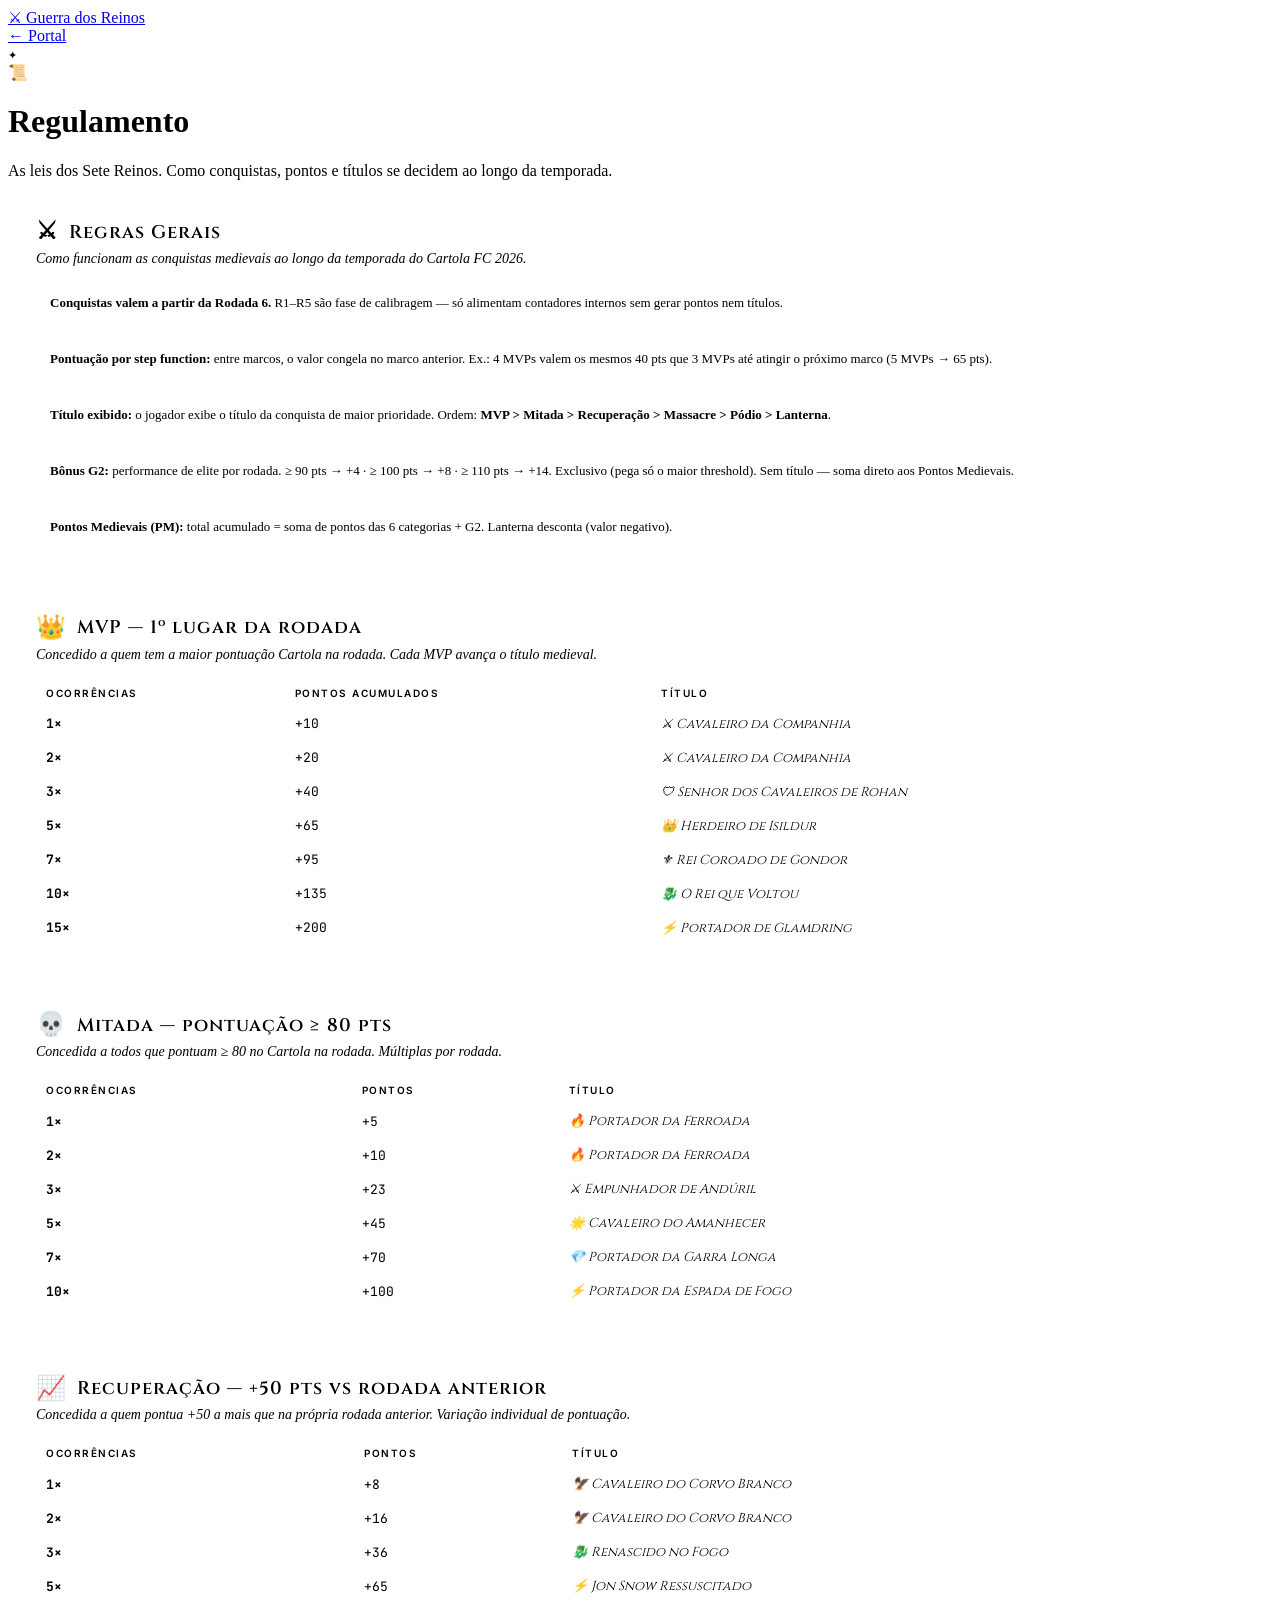
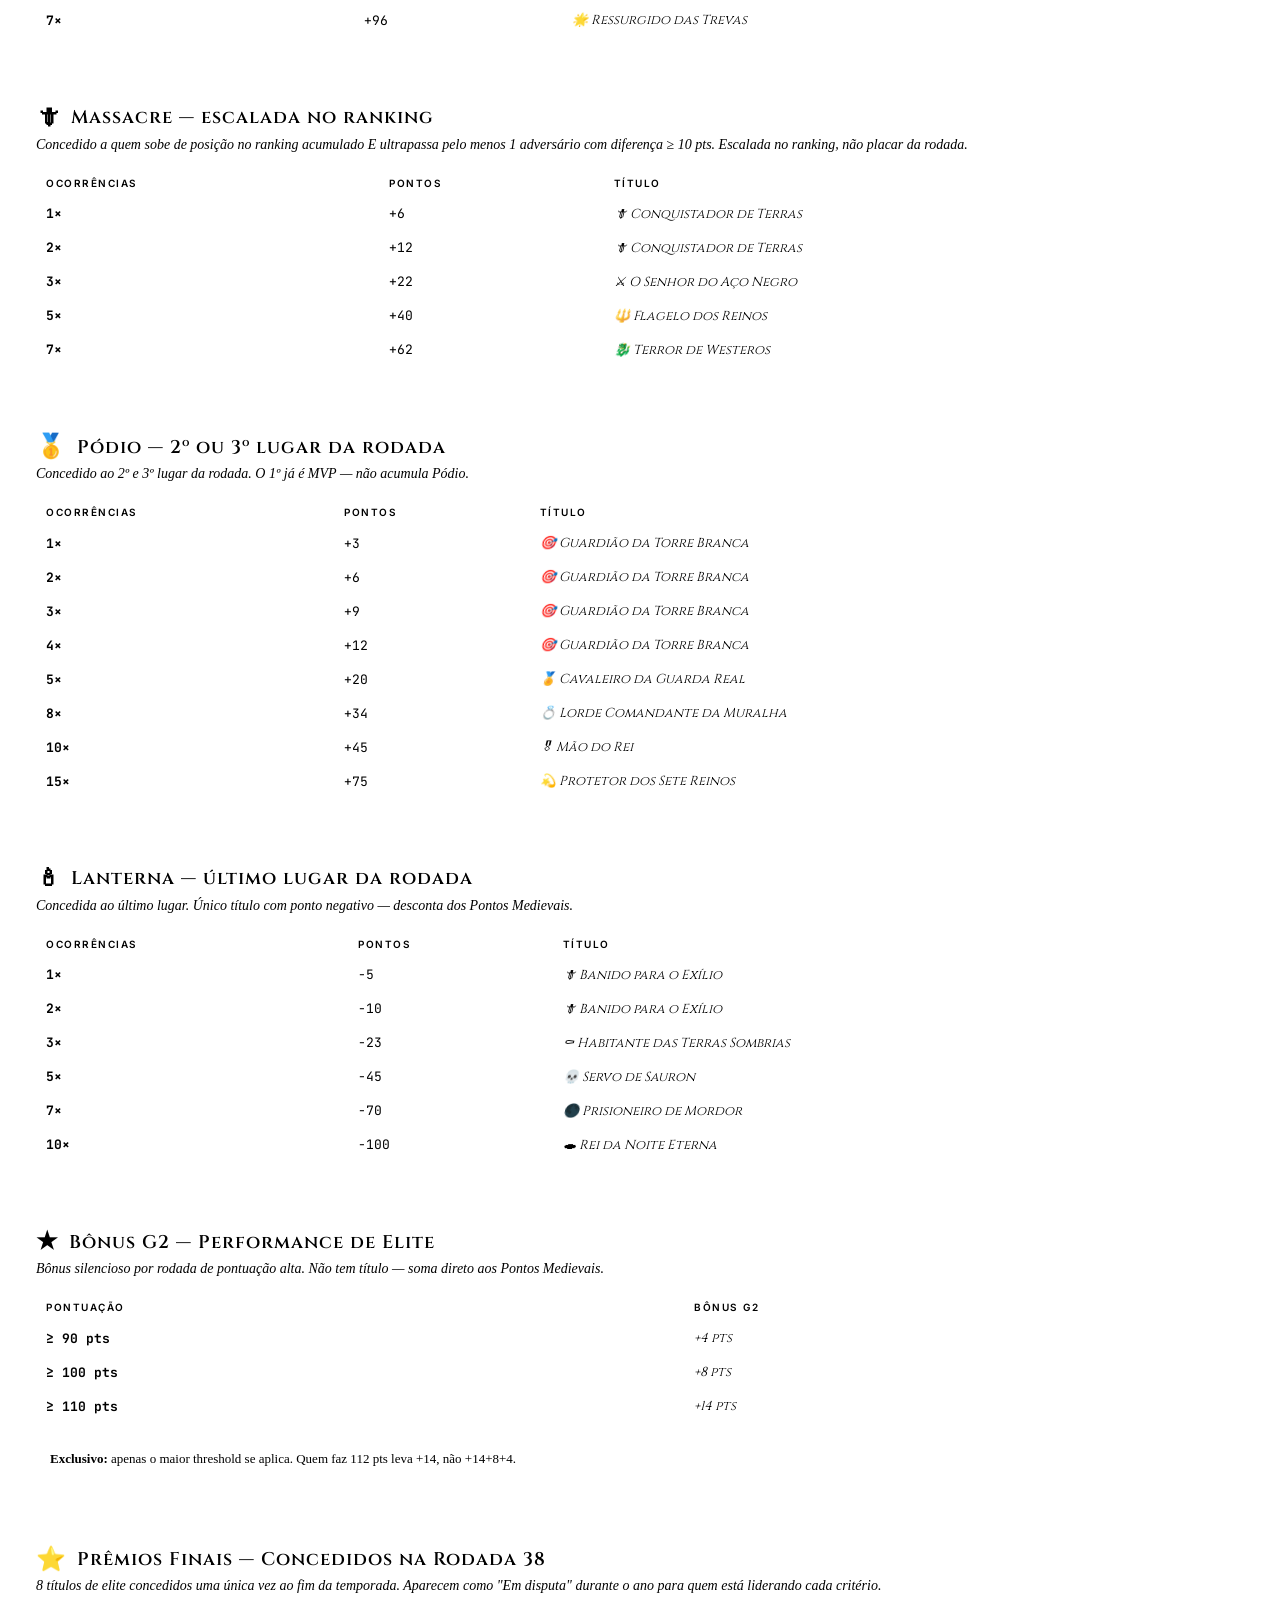
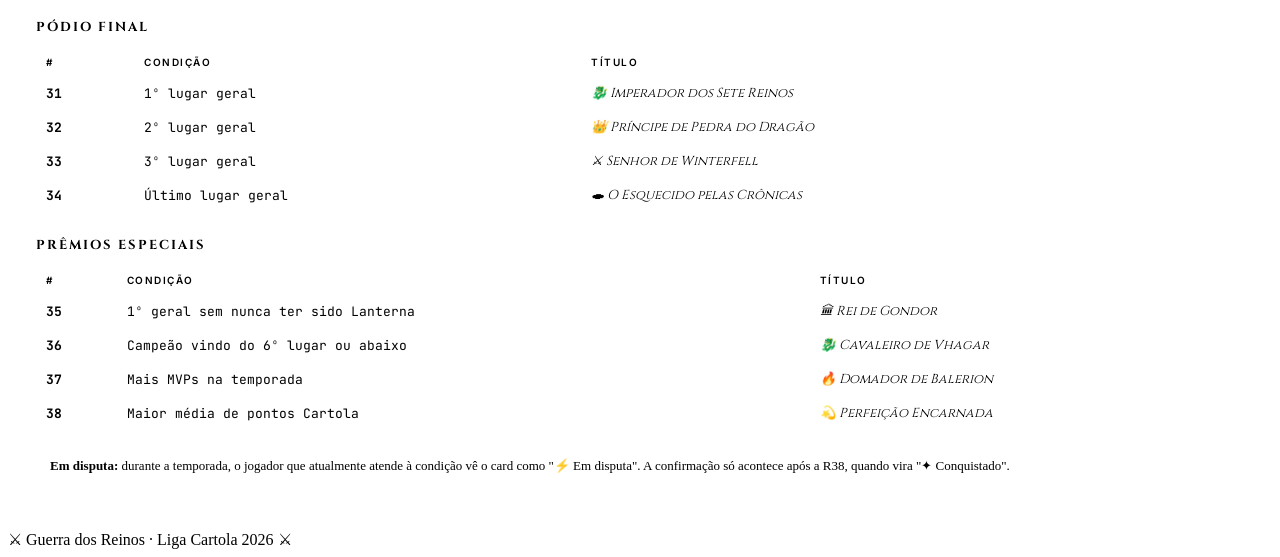
==== regulamento.html @ 07be5ef6 "Add files via upload" ====
<!DOCTYPE html>
<html lang="pt-BR">
<head>
<meta charset="UTF-8">
<meta name="viewport" content="width=device-width, initial-scale=1.0">
<title>Regulamento · Guerra dos Reinos</title>
<meta name="description" content="Regulamento oficial — Guerra dos Reinos · Liga Cartola FC 2026">

<link rel="preconnect" href="https://fonts.googleapis.com">
<link rel="preconnect" href="https://fonts.gstatic.com" crossorigin>
<link href="https://fonts.googleapis.com/css2?family=Cinzel:wght@500;600;700&family=Inter:wght@400;500;600;700&family=JetBrains+Mono:wght@400;500;600&display=swap" rel="stylesheet">

<link rel="stylesheet" href="./assets/motor.css">
<style>
.regul-section{
  background:var(--bg-card);border:1px solid var(--border);
  border-radius:12px;padding:1.5rem 1.75rem;margin-bottom:1.25rem;
  border-left:3px solid var(--rs-color,var(--gold));
}
.regul-h{
  font-family:'Cinzel',serif;font-size:1.15rem;font-weight:600;
  color:var(--rs-color,var(--gold));letter-spacing:1px;
  margin-bottom:.4rem;display:flex;align-items:center;gap:10px;
}
.regul-h-icon{font-size:1.5rem;line-height:1}
.regul-rule{
  font-size:14px;color:var(--text-secondary);margin-bottom:1rem;font-style:italic;
}
.regul-table{
  width:100%;border-collapse:collapse;
  font-family:'JetBrains Mono',monospace;font-size:13px;
}
.regul-table th{
  text-align:left;padding:8px 10px;
  font-family:'Inter',sans-serif;font-size:10px;font-weight:600;
  letter-spacing:1.5px;color:var(--text-tertiary);text-transform:uppercase;
  border-bottom:1px solid var(--border-strong);
}
.regul-table td{
  padding:8px 10px;border-bottom:1px solid var(--border);color:var(--text-primary);
}
.regul-table td:first-child{font-weight:700;color:var(--rs-color,var(--gold))}
.regul-table td:last-child{font-family:'Cinzel',serif;font-size:13px;font-style:italic}
.regul-table tr:last-child td{border-bottom:none}
.regul-note{
  margin-top:1rem;padding:12px 14px;
  background:var(--bg-surface);border-radius:8px;
  font-size:13px;color:var(--text-secondary);
  border-left:2px solid var(--gold-strong);
}
.regul-note strong{color:var(--gold)}
</style>
</head>
<body>

<nav class="top-nav">
  <div class="top-nav-inner">
    <a href="./index.html" class="top-nav-brand">⚔ Guerra dos Reinos</a>
    <div class="top-nav-links">
      <a href="./index.html" class="top-nav-link">← Portal</a>
    </div>
  </div>
</nav>

<header class="header">
  <div class="header-ornament"><span style="font-size:11px;letter-spacing:4px">✦</span></div>
  <span class="brasao-grande">📜</span>
  <h1>Regulamento</h1>
  <p class="header-sub">As leis dos Sete Reinos. Como conquistas, pontos e títulos se decidem ao longo da temporada.</p>
</header>

<main class="content">

  <div class="regul-section" style="--rs-color:var(--gold)">
    <div class="regul-h"><span class="regul-h-icon">⚔</span>Regras Gerais</div>
    <div class="regul-rule">Como funcionam as conquistas medievais ao longo da temporada do Cartola FC 2026.</div>
    <div class="regul-note"><strong>Conquistas valem a partir da Rodada 6.</strong> R1–R5 são fase de calibragem — só alimentam contadores internos sem gerar pontos nem títulos.</div>
    <div class="regul-note"><strong>Pontuação por step function:</strong> entre marcos, o valor congela no marco anterior. Ex.: 4 MVPs valem os mesmos 40 pts que 3 MVPs até atingir o próximo marco (5 MVPs → 65 pts).</div>
    <div class="regul-note"><strong>Título exibido:</strong> o jogador exibe o título da conquista de maior prioridade. Ordem: <strong>MVP &gt; Mitada &gt; Recuperação &gt; Massacre &gt; Pódio &gt; Lanterna</strong>.</div>
    <div class="regul-note"><strong>Bônus G2:</strong> performance de elite por rodada. ≥ 90 pts → +4 · ≥ 100 pts → +8 · ≥ 110 pts → +14. Exclusivo (pega só o maior threshold). Sem título — soma direto aos Pontos Medievais.</div>
    <div class="regul-note"><strong>Pontos Medievais (PM):</strong> total acumulado = soma de pontos das 6 categorias + G2. Lanterna desconta (valor negativo).</div>
  </div>

  <div class="regul-section" style="--rs-color:var(--tier-s)">
    <div class="regul-h"><span class="regul-h-icon">👑</span>MVP — 1º lugar da rodada</div>
    <div class="regul-rule">Concedido a quem tem a maior pontuação Cartola na rodada. Cada MVP avança o título medieval.</div>
    <table class="regul-table">
      <thead><tr><th>Ocorrências</th><th>Pontos Acumulados</th><th>Título</th></tr></thead>
      <tbody>
        <tr><td>1×</td><td>+10</td><td>⚔ Cavaleiro da Companhia</td></tr>
        <tr><td>2×</td><td>+20</td><td>⚔ Cavaleiro da Companhia</td></tr>
        <tr><td>3×</td><td>+40</td><td>🛡 Senhor dos Cavaleiros de Rohan</td></tr>
        <tr><td>5×</td><td>+65</td><td>👑 Herdeiro de Isildur</td></tr>
        <tr><td>7×</td><td>+95</td><td>⚜ Rei Coroado de Gondor</td></tr>
        <tr><td>10×</td><td>+135</td><td>🐉 O Rei que Voltou</td></tr>
        <tr><td>15×</td><td>+200</td><td>⚡ Portador de Glamdring</td></tr>
      </tbody>
    </table>
  </div>

  <div class="regul-section" style="--rs-color:var(--tier-a)">
    <div class="regul-h"><span class="regul-h-icon">💀</span>Mitada — pontuação ≥ 80 pts</div>
    <div class="regul-rule">Concedida a todos que pontuam ≥ 80 no Cartola na rodada. Múltiplas por rodada.</div>
    <table class="regul-table">
      <thead><tr><th>Ocorrências</th><th>Pontos</th><th>Título</th></tr></thead>
      <tbody>
        <tr><td>1×</td><td>+5</td><td>🔥 Portador da Ferroada</td></tr>
        <tr><td>2×</td><td>+10</td><td>🔥 Portador da Ferroada</td></tr>
        <tr><td>3×</td><td>+23</td><td>⚔ Empunhador de Andúril</td></tr>
        <tr><td>5×</td><td>+45</td><td>🌟 Cavaleiro do Amanhecer</td></tr>
        <tr><td>7×</td><td>+70</td><td>💎 Portador da Garra Longa</td></tr>
        <tr><td>10×</td><td>+100</td><td>⚡ Portador da Espada de Fogo</td></tr>
      </tbody>
    </table>
  </div>

  <div class="regul-section" style="--rs-color:var(--tier-b)">
    <div class="regul-h"><span class="regul-h-icon">📈</span>Recuperação — +50 pts vs rodada anterior</div>
    <div class="regul-rule">Concedida a quem pontua +50 a mais que na própria rodada anterior. Variação individual de pontuação.</div>
    <table class="regul-table">
      <thead><tr><th>Ocorrências</th><th>Pontos</th><th>Título</th></tr></thead>
      <tbody>
        <tr><td>1×</td><td>+8</td><td>🦅 Cavaleiro do Corvo Branco</td></tr>
        <tr><td>2×</td><td>+16</td><td>🦅 Cavaleiro do Corvo Branco</td></tr>
        <tr><td>3×</td><td>+36</td><td>🐉 Renascido no Fogo</td></tr>
        <tr><td>5×</td><td>+65</td><td>⚡ Jon Snow Ressuscitado</td></tr>
        <tr><td>7×</td><td>+96</td><td>🌟 Ressurgido das Trevas</td></tr>
      </tbody>
    </table>
  </div>

  <div class="regul-section" style="--rs-color:var(--tier-a)">
    <div class="regul-h"><span class="regul-h-icon">🗡</span>Massacre — escalada no ranking</div>
    <div class="regul-rule">Concedido a quem sobe de posição no ranking acumulado E ultrapassa pelo menos 1 adversário com diferença ≥ 10 pts. Escalada no ranking, não placar da rodada.</div>
    <table class="regul-table">
      <thead><tr><th>Ocorrências</th><th>Pontos</th><th>Título</th></tr></thead>
      <tbody>
        <tr><td>1×</td><td>+6</td><td>🗡 Conquistador de Terras</td></tr>
        <tr><td>2×</td><td>+12</td><td>🗡 Conquistador de Terras</td></tr>
        <tr><td>3×</td><td>+22</td><td>⚔ O Senhor do Aço Negro</td></tr>
        <tr><td>5×</td><td>+40</td><td>🔱 Flagelo dos Reinos</td></tr>
        <tr><td>7×</td><td>+62</td><td>🐉 Terror de Westeros</td></tr>
      </tbody>
    </table>
  </div>

  <div class="regul-section" style="--rs-color:var(--tier-b)">
    <div class="regul-h"><span class="regul-h-icon">🥇</span>Pódio — 2º ou 3º lugar da rodada</div>
    <div class="regul-rule">Concedido ao 2º e 3º lugar da rodada. O 1º já é MVP — não acumula Pódio.</div>
    <table class="regul-table">
      <thead><tr><th>Ocorrências</th><th>Pontos</th><th>Título</th></tr></thead>
      <tbody>
        <tr><td>1×</td><td>+3</td><td>🎯 Guardião da Torre Branca</td></tr>
        <tr><td>2×</td><td>+6</td><td>🎯 Guardião da Torre Branca</td></tr>
        <tr><td>3×</td><td>+9</td><td>🎯 Guardião da Torre Branca</td></tr>
        <tr><td>4×</td><td>+12</td><td>🎯 Guardião da Torre Branca</td></tr>
        <tr><td>5×</td><td>+20</td><td>🏅 Cavaleiro da Guarda Real</td></tr>
        <tr><td>8×</td><td>+34</td><td>💍 Lorde Comandante da Muralha</td></tr>
        <tr><td>10×</td><td>+45</td><td>🎖 Mão do Rei</td></tr>
        <tr><td>15×</td><td>+75</td><td>💫 Protetor dos Sete Reinos</td></tr>
      </tbody>
    </table>
  </div>

  <div class="regul-section" style="--rs-color:var(--tier-c)">
    <div class="regul-h"><span class="regul-h-icon">🕯</span>Lanterna — último lugar da rodada</div>
    <div class="regul-rule">Concedida ao último lugar. Único título com ponto negativo — desconta dos Pontos Medievais.</div>
    <table class="regul-table">
      <thead><tr><th>Ocorrências</th><th>Pontos</th><th>Título</th></tr></thead>
      <tbody>
        <tr><td>1×</td><td>−5</td><td>🗡 Banido para o Exílio</td></tr>
        <tr><td>2×</td><td>−10</td><td>🗡 Banido para o Exílio</td></tr>
        <tr><td>3×</td><td>−23</td><td>⚰ Habitante das Terras Sombrias</td></tr>
        <tr><td>5×</td><td>−45</td><td>💀 Servo de Sauron</td></tr>
        <tr><td>7×</td><td>−70</td><td>🌑 Prisioneiro de Mordor</td></tr>
        <tr><td>10×</td><td>−100</td><td>🕳 Rei da Noite Eterna</td></tr>
      </tbody>
    </table>
  </div>

  <div class="regul-section" style="--rs-color:var(--gold)">
    <div class="regul-h"><span class="regul-h-icon">★</span>Bônus G2 — Performance de Elite</div>
    <div class="regul-rule">Bônus silencioso por rodada de pontuação alta. Não tem título — soma direto aos Pontos Medievais.</div>
    <table class="regul-table">
      <thead><tr><th>Pontuação</th><th>Bônus G2</th></tr></thead>
      <tbody>
        <tr><td>≥ 90 pts</td><td>+4 pts</td></tr>
        <tr><td>≥ 100 pts</td><td>+8 pts</td></tr>
        <tr><td>≥ 110 pts</td><td>+14 pts</td></tr>
      </tbody>
    </table>
    <div class="regul-note"><strong>Exclusivo:</strong> apenas o maior threshold se aplica. Quem faz 112 pts leva +14, não +14+8+4.</div>
  </div>

  <div class="regul-section" style="--rs-color:var(--tier-s)">
    <div class="regul-h"><span class="regul-h-icon">⭐</span>Prêmios Finais — Concedidos na Rodada 38</div>
    <div class="regul-rule">8 títulos de elite concedidos uma única vez ao fim da temporada. Aparecem como "Em disputa" durante o ano para quem está liderando cada critério.</div>

    <h3 style="font-family:'Cinzel',serif;color:var(--gold);font-size:13px;letter-spacing:2px;margin-top:1.5rem;margin-bottom:.75rem;text-transform:uppercase">Pódio Final</h3>
    <table class="regul-table">
      <thead><tr><th>#</th><th>Condição</th><th>Título</th></tr></thead>
      <tbody>
        <tr><td>31</td><td>1º lugar geral</td><td>🐉 Imperador dos Sete Reinos</td></tr>
        <tr><td>32</td><td>2º lugar geral</td><td>👑 Príncipe de Pedra do Dragão</td></tr>
        <tr><td>33</td><td>3º lugar geral</td><td>⚔ Senhor de Winterfell</td></tr>
        <tr><td>34</td><td>Último lugar geral</td><td>🕳 O Esquecido pelas Crônicas</td></tr>
      </tbody>
    </table>

    <h3 style="font-family:'Cinzel',serif;color:var(--gold);font-size:13px;letter-spacing:2px;margin-top:1.5rem;margin-bottom:.75rem;text-transform:uppercase">Prêmios Especiais</h3>
    <table class="regul-table">
      <thead><tr><th>#</th><th>Condição</th><th>Título</th></tr></thead>
      <tbody>
        <tr><td>35</td><td>1º geral sem nunca ter sido Lanterna</td><td>🏛 Rei de Gondor</td></tr>
        <tr><td>36</td><td>Campeão vindo do 6º lugar ou abaixo</td><td>🐉 Cavaleiro de Vhagar</td></tr>
        <tr><td>37</td><td>Mais MVPs na temporada</td><td>🔥 Domador de Balerion</td></tr>
        <tr><td>38</td><td>Maior média de pontos Cartola</td><td>💫 Perfeição Encarnada</td></tr>
      </tbody>
    </table>
    <div class="regul-note"><strong>Em disputa:</strong> durante a temporada, o jogador que atualmente atende à condição vê o card como "⚡ Em disputa". A confirmação só acontece após a R38, quando vira "✦ Conquistado".</div>
  </div>

</main>

<footer class="footer">
  <div class="footer-credit">⚔ Guerra dos Reinos · Liga Cartola 2026 ⚔</div>
</footer>

</body>
</html>
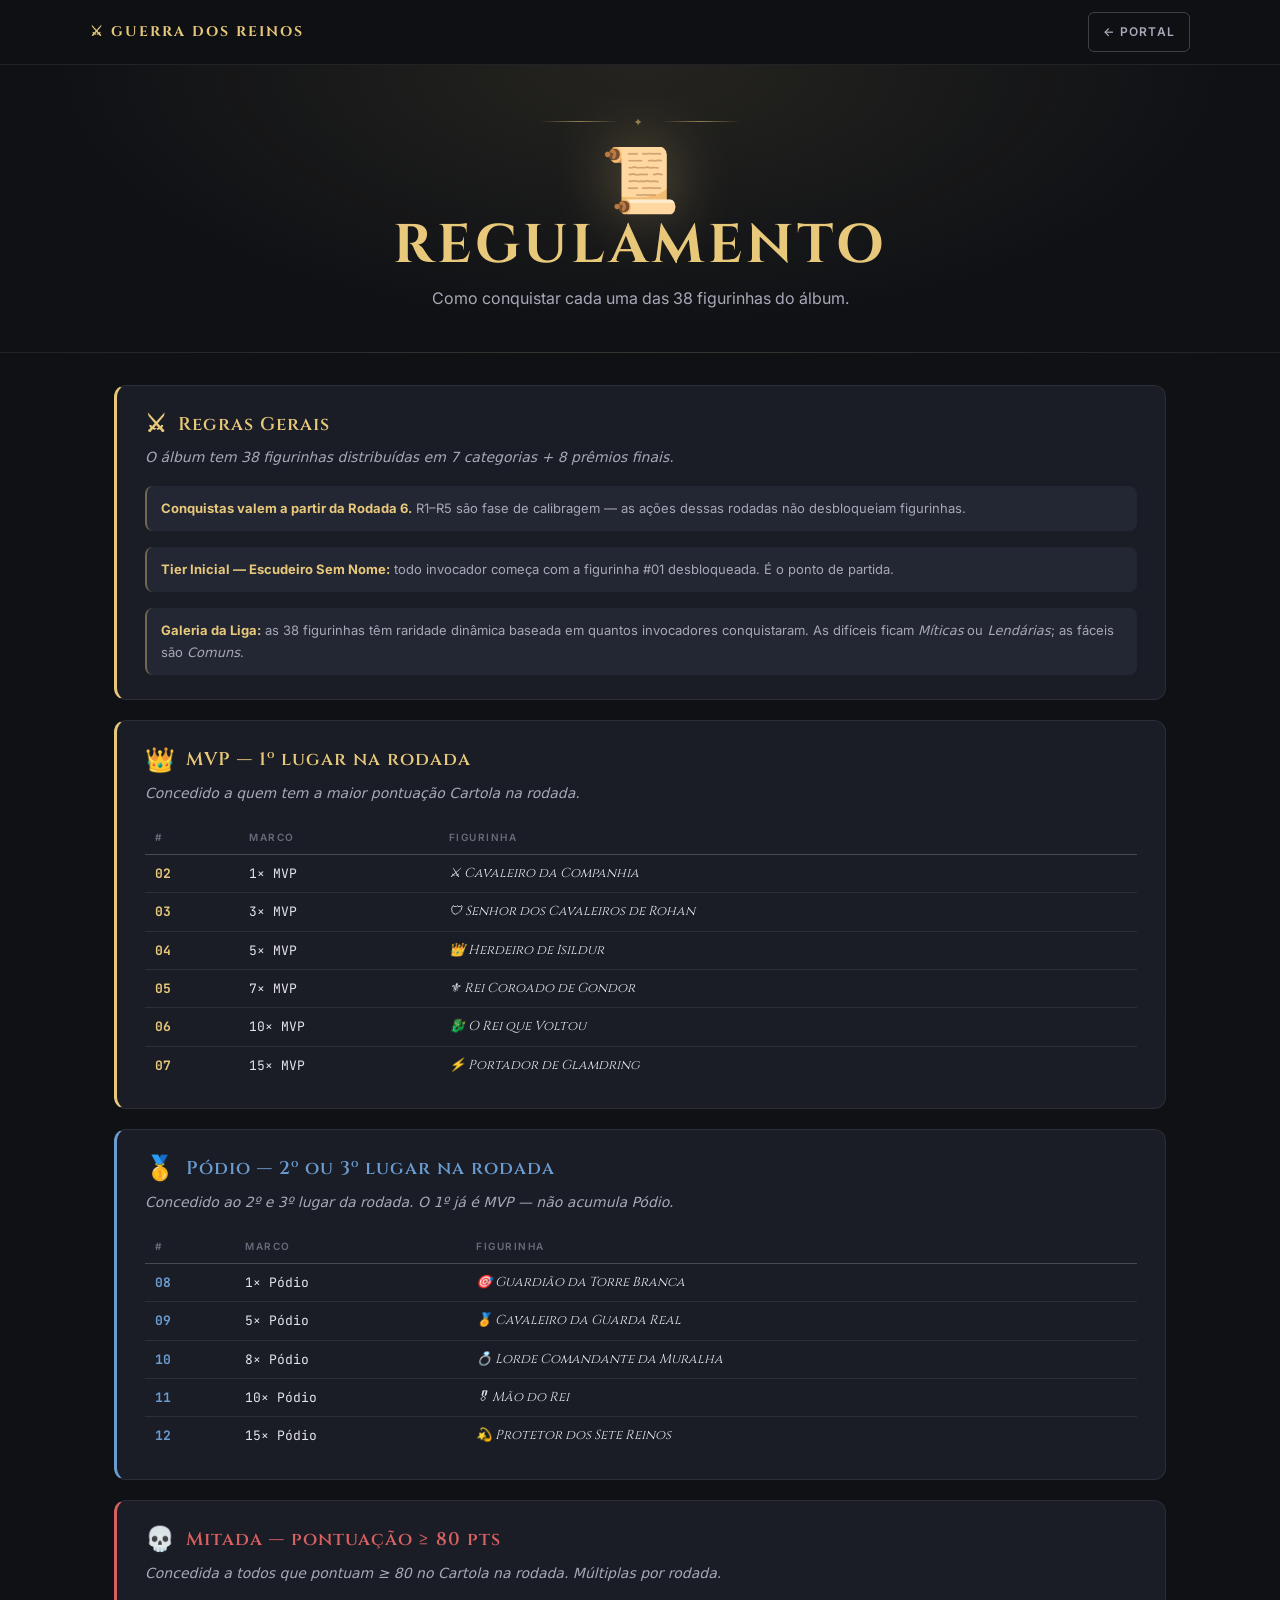
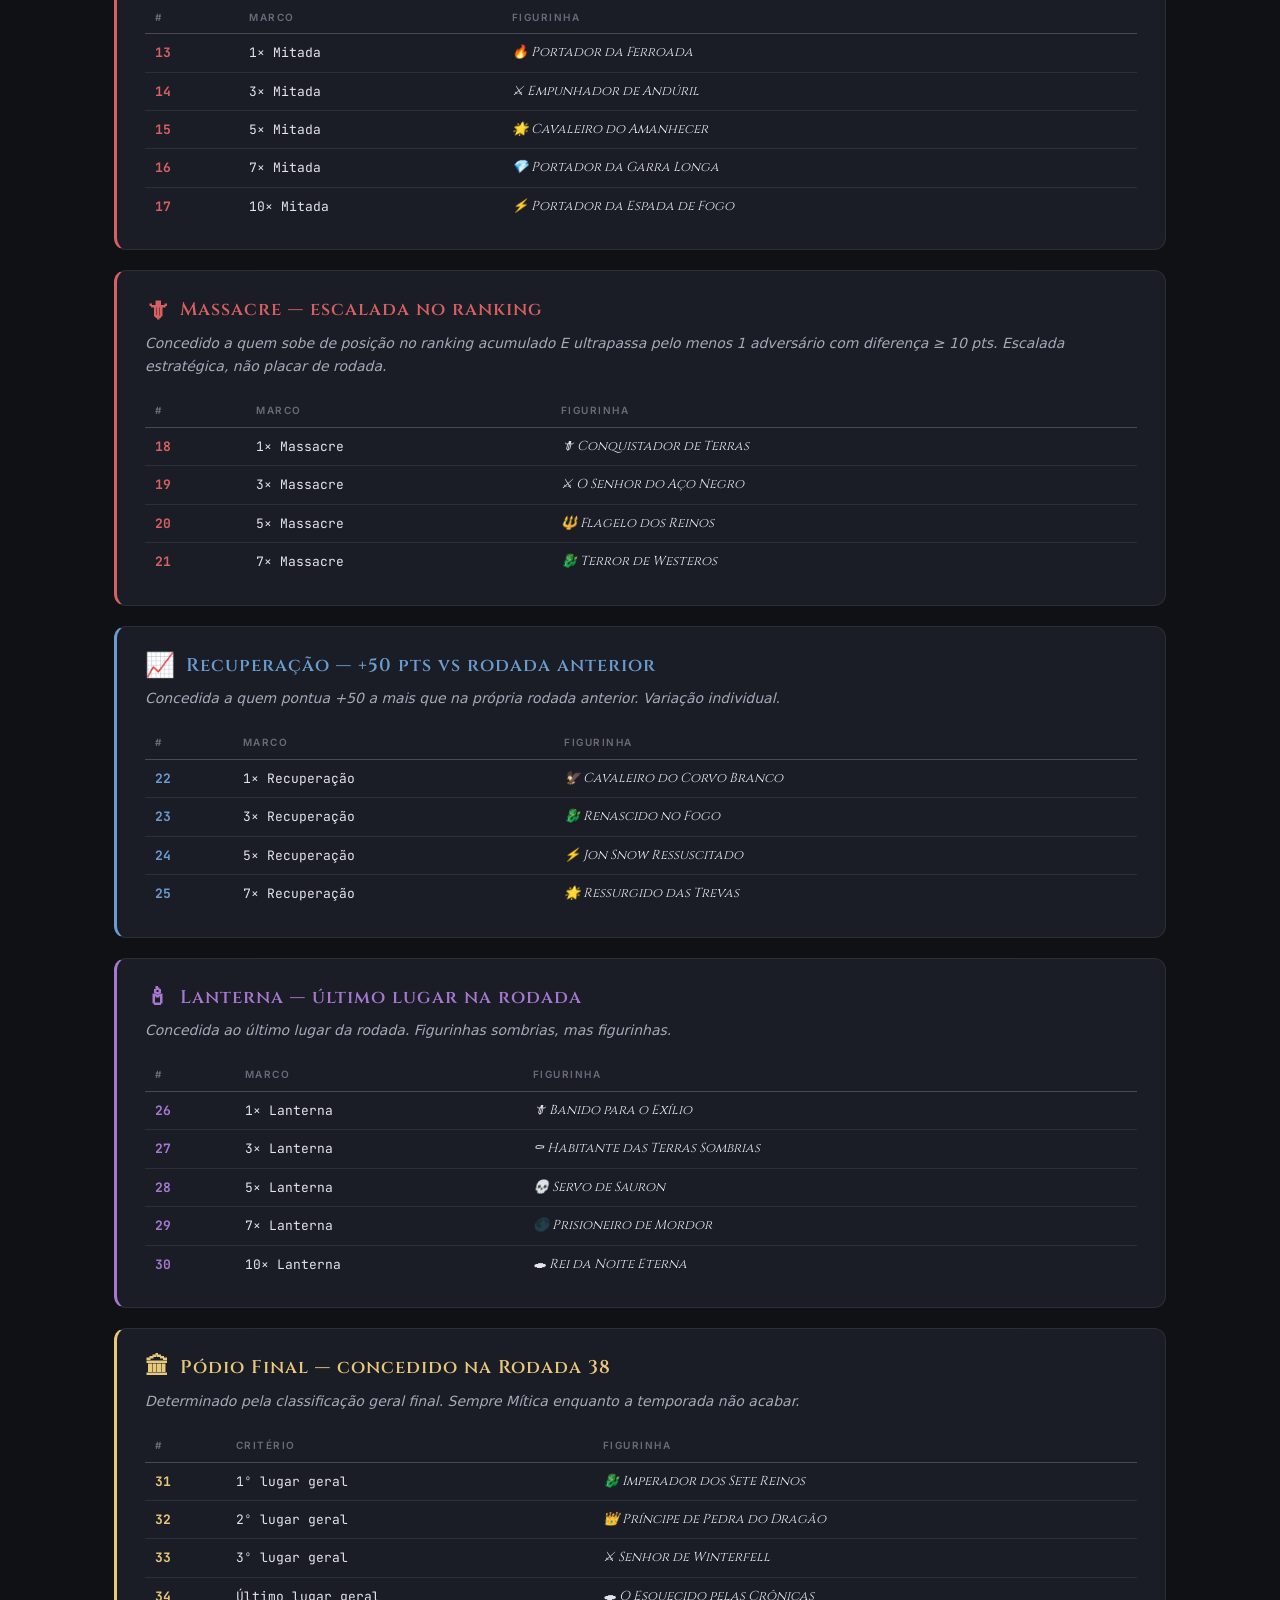
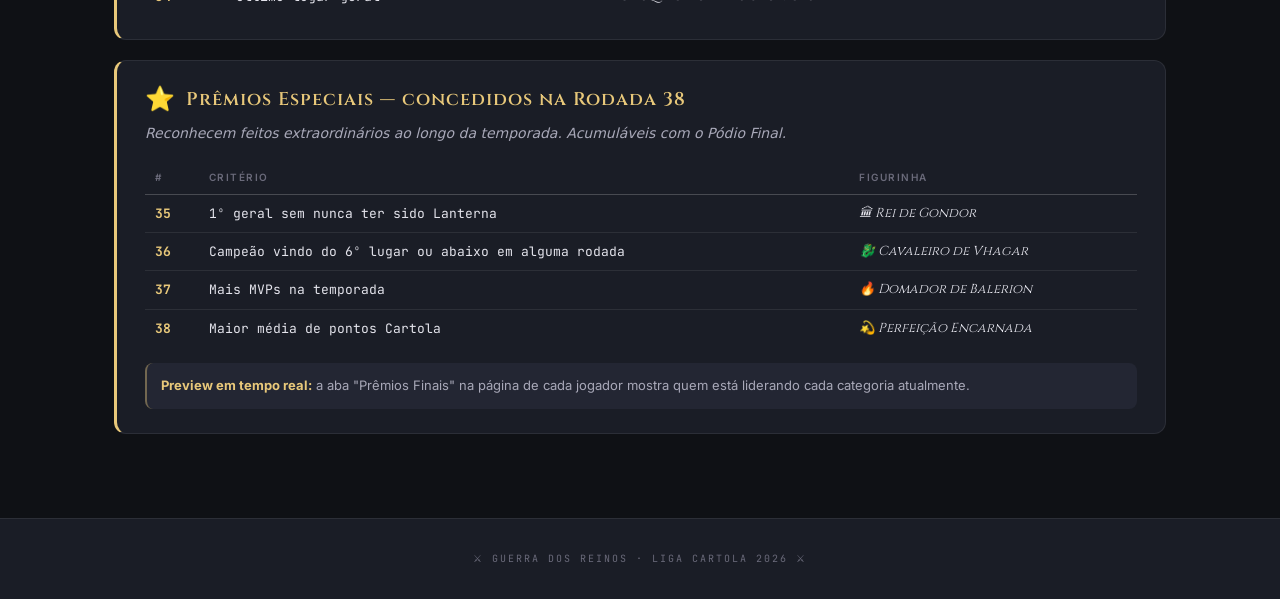
==== commit c0afe9ee: "Add files via upload" ====
--- a/regulamento.html
+++ b/regulamento.html
@@ -4,7 +4,7 @@
 <meta charset="UTF-8">
 <meta name="viewport" content="width=device-width, initial-scale=1.0">
 <title>Regulamento · Guerra dos Reinos</title>
-<meta name="description" content="Regulamento oficial — Guerra dos Reinos · Liga Cartola FC 2026">
+<meta name="description" content="Como conquistar cada figurinha — Guerra dos Reinos · 2026">
 
 <link rel="preconnect" href="https://fonts.googleapis.com">
 <link rel="preconnect" href="https://fonts.gstatic.com" crossorigin>
@@ -39,7 +39,7 @@
 .regul-table td{
   padding:8px 10px;border-bottom:1px solid var(--border);color:var(--text-primary);
 }
-.regul-table td:first-child{font-weight:700;color:var(--rs-color,var(--gold))}
+.regul-table td:first-child{font-weight:700;color:var(--rs-color,var(--gold));font-family:'JetBrains Mono',monospace}
 .regul-table td:last-child{font-family:'Cinzel',serif;font-size:13px;font-style:italic}
 .regul-table tr:last-child td{border-bottom:none}
 .regul-note{
@@ -66,34 +66,46 @@
   <div class="header-ornament"><span style="font-size:11px;letter-spacing:4px">✦</span></div>
   <span class="brasao-grande">📜</span>
   <h1>Regulamento</h1>
-  <p class="header-sub">As leis dos Sete Reinos. Como conquistas, pontos e títulos se decidem ao longo da temporada.</p>
+  <p class="header-sub">Como conquistar cada uma das 38 figurinhas do álbum.</p>
 </header>
 
 <main class="content">
 
   <div class="regul-section" style="--rs-color:var(--gold)">
     <div class="regul-h"><span class="regul-h-icon">⚔</span>Regras Gerais</div>
-    <div class="regul-rule">Como funcionam as conquistas medievais ao longo da temporada do Cartola FC 2026.</div>
-    <div class="regul-note"><strong>Conquistas valem a partir da Rodada 6.</strong> R1–R5 são fase de calibragem — só alimentam contadores internos sem gerar pontos nem títulos.</div>
-    <div class="regul-note"><strong>Pontuação por step function:</strong> entre marcos, o valor congela no marco anterior. Ex.: 4 MVPs valem os mesmos 40 pts que 3 MVPs até atingir o próximo marco (5 MVPs → 65 pts).</div>
-    <div class="regul-note"><strong>Título exibido:</strong> o jogador exibe o título da conquista de maior prioridade. Ordem: <strong>MVP &gt; Mitada &gt; Recuperação &gt; Massacre &gt; Pódio &gt; Lanterna</strong>.</div>
-    <div class="regul-note"><strong>Bônus G2:</strong> performance de elite por rodada. ≥ 90 pts → +4 · ≥ 100 pts → +8 · ≥ 110 pts → +14. Exclusivo (pega só o maior threshold). Sem título — soma direto aos Pontos Medievais.</div>
-    <div class="regul-note"><strong>Pontos Medievais (PM):</strong> total acumulado = soma de pontos das 6 categorias + G2. Lanterna desconta (valor negativo).</div>
+    <div class="regul-rule">O álbum tem 38 figurinhas distribuídas em 7 categorias + 8 prêmios finais.</div>
+    <div class="regul-note"><strong>Conquistas valem a partir da Rodada 6.</strong> R1–R5 são fase de calibragem — as ações dessas rodadas não desbloqueiam figurinhas.</div>
+    <div class="regul-note"><strong>Tier Inicial — Escudeiro Sem Nome:</strong> todo invocador começa com a figurinha #01 desbloqueada. É o ponto de partida.</div>
+    <div class="regul-note"><strong>Galeria da Liga:</strong> as 38 figurinhas têm raridade dinâmica baseada em quantos invocadores conquistaram. As difíceis ficam <em>Míticas</em> ou <em>Lendárias</em>; as fáceis são <em>Comuns</em>.</div>
   </div>
 
   <div class="regul-section" style="--rs-color:var(--tier-s)">
-    <div class="regul-h"><span class="regul-h-icon">👑</span>MVP — 1º lugar da rodada</div>
-    <div class="regul-rule">Concedido a quem tem a maior pontuação Cartola na rodada. Cada MVP avança o título medieval.</div>
-    <table class="regul-table">
-      <thead><tr><th>Ocorrências</th><th>Pontos Acumulados</th><th>Título</th></tr></thead>
-      <tbody>
-        <tr><td>1×</td><td>+10</td><td>⚔ Cavaleiro da Companhia</td></tr>
-        <tr><td>2×</td><td>+20</td><td>⚔ Cavaleiro da Companhia</td></tr>
-        <tr><td>3×</td><td>+40</td><td>🛡 Senhor dos Cavaleiros de Rohan</td></tr>
-        <tr><td>5×</td><td>+65</td><td>👑 Herdeiro de Isildur</td></tr>
-        <tr><td>7×</td><td>+95</td><td>⚜ Rei Coroado de Gondor</td></tr>
-        <tr><td>10×</td><td>+135</td><td>🐉 O Rei que Voltou</td></tr>
-        <tr><td>15×</td><td>+200</td><td>⚡ Portador de Glamdring</td></tr>
+    <div class="regul-h"><span class="regul-h-icon">👑</span>MVP — 1º lugar na rodada</div>
+    <div class="regul-rule">Concedido a quem tem a maior pontuação Cartola na rodada.</div>
+    <table class="regul-table">
+      <thead><tr><th>#</th><th>Marco</th><th>Figurinha</th></tr></thead>
+      <tbody>
+        <tr><td>02</td><td>1× MVP</td><td>⚔ Cavaleiro da Companhia</td></tr>
+        <tr><td>03</td><td>3× MVP</td><td>🛡 Senhor dos Cavaleiros de Rohan</td></tr>
+        <tr><td>04</td><td>5× MVP</td><td>👑 Herdeiro de Isildur</td></tr>
+        <tr><td>05</td><td>7× MVP</td><td>⚜ Rei Coroado de Gondor</td></tr>
+        <tr><td>06</td><td>10× MVP</td><td>🐉 O Rei que Voltou</td></tr>
+        <tr><td>07</td><td>15× MVP</td><td>⚡ Portador de Glamdring</td></tr>
+      </tbody>
+    </table>
+  </div>
+
+  <div class="regul-section" style="--rs-color:var(--tier-b)">
+    <div class="regul-h"><span class="regul-h-icon">🥇</span>Pódio — 2º ou 3º lugar na rodada</div>
+    <div class="regul-rule">Concedido ao 2º e 3º lugar da rodada. O 1º já é MVP — não acumula Pódio.</div>
+    <table class="regul-table">
+      <thead><tr><th>#</th><th>Marco</th><th>Figurinha</th></tr></thead>
+      <tbody>
+        <tr><td>08</td><td>1× Pódio</td><td>🎯 Guardião da Torre Branca</td></tr>
+        <tr><td>09</td><td>5× Pódio</td><td>🏅 Cavaleiro da Guarda Real</td></tr>
+        <tr><td>10</td><td>8× Pódio</td><td>💍 Lorde Comandante da Muralha</td></tr>
+        <tr><td>11</td><td>10× Pódio</td><td>🎖 Mão do Rei</td></tr>
+        <tr><td>12</td><td>15× Pódio</td><td>💫 Protetor dos Sete Reinos</td></tr>
       </tbody>
     </table>
   </div>
@@ -102,103 +114,65 @@
     <div class="regul-h"><span class="regul-h-icon">💀</span>Mitada — pontuação ≥ 80 pts</div>
     <div class="regul-rule">Concedida a todos que pontuam ≥ 80 no Cartola na rodada. Múltiplas por rodada.</div>
     <table class="regul-table">
-      <thead><tr><th>Ocorrências</th><th>Pontos</th><th>Título</th></tr></thead>
-      <tbody>
-        <tr><td>1×</td><td>+5</td><td>🔥 Portador da Ferroada</td></tr>
-        <tr><td>2×</td><td>+10</td><td>🔥 Portador da Ferroada</td></tr>
-        <tr><td>3×</td><td>+23</td><td>⚔ Empunhador de Andúril</td></tr>
-        <tr><td>5×</td><td>+45</td><td>🌟 Cavaleiro do Amanhecer</td></tr>
-        <tr><td>7×</td><td>+70</td><td>💎 Portador da Garra Longa</td></tr>
-        <tr><td>10×</td><td>+100</td><td>⚡ Portador da Espada de Fogo</td></tr>
+      <thead><tr><th>#</th><th>Marco</th><th>Figurinha</th></tr></thead>
+      <tbody>
+        <tr><td>13</td><td>1× Mitada</td><td>🔥 Portador da Ferroada</td></tr>
+        <tr><td>14</td><td>3× Mitada</td><td>⚔ Empunhador de Andúril</td></tr>
+        <tr><td>15</td><td>5× Mitada</td><td>🌟 Cavaleiro do Amanhecer</td></tr>
+        <tr><td>16</td><td>7× Mitada</td><td>💎 Portador da Garra Longa</td></tr>
+        <tr><td>17</td><td>10× Mitada</td><td>⚡ Portador da Espada de Fogo</td></tr>
+      </tbody>
+    </table>
+  </div>
+
+  <div class="regul-section" style="--rs-color:var(--tier-a)">
+    <div class="regul-h"><span class="regul-h-icon">🗡</span>Massacre — escalada no ranking</div>
+    <div class="regul-rule">Concedido a quem sobe de posição no ranking acumulado E ultrapassa pelo menos 1 adversário com diferença ≥ 10 pts. Escalada estratégica, não placar de rodada.</div>
+    <table class="regul-table">
+      <thead><tr><th>#</th><th>Marco</th><th>Figurinha</th></tr></thead>
+      <tbody>
+        <tr><td>18</td><td>1× Massacre</td><td>🗡 Conquistador de Terras</td></tr>
+        <tr><td>19</td><td>3× Massacre</td><td>⚔ O Senhor do Aço Negro</td></tr>
+        <tr><td>20</td><td>5× Massacre</td><td>🔱 Flagelo dos Reinos</td></tr>
+        <tr><td>21</td><td>7× Massacre</td><td>🐉 Terror de Westeros</td></tr>
       </tbody>
     </table>
   </div>
 
   <div class="regul-section" style="--rs-color:var(--tier-b)">
     <div class="regul-h"><span class="regul-h-icon">📈</span>Recuperação — +50 pts vs rodada anterior</div>
-    <div class="regul-rule">Concedida a quem pontua +50 a mais que na própria rodada anterior. Variação individual de pontuação.</div>
-    <table class="regul-table">
-      <thead><tr><th>Ocorrências</th><th>Pontos</th><th>Título</th></tr></thead>
-      <tbody>
-        <tr><td>1×</td><td>+8</td><td>🦅 Cavaleiro do Corvo Branco</td></tr>
-        <tr><td>2×</td><td>+16</td><td>🦅 Cavaleiro do Corvo Branco</td></tr>
-        <tr><td>3×</td><td>+36</td><td>🐉 Renascido no Fogo</td></tr>
-        <tr><td>5×</td><td>+65</td><td>⚡ Jon Snow Ressuscitado</td></tr>
-        <tr><td>7×</td><td>+96</td><td>🌟 Ressurgido das Trevas</td></tr>
-      </tbody>
-    </table>
-  </div>
-
-  <div class="regul-section" style="--rs-color:var(--tier-a)">
-    <div class="regul-h"><span class="regul-h-icon">🗡</span>Massacre — escalada no ranking</div>
-    <div class="regul-rule">Concedido a quem sobe de posição no ranking acumulado E ultrapassa pelo menos 1 adversário com diferença ≥ 10 pts. Escalada no ranking, não placar da rodada.</div>
-    <table class="regul-table">
-      <thead><tr><th>Ocorrências</th><th>Pontos</th><th>Título</th></tr></thead>
-      <tbody>
-        <tr><td>1×</td><td>+6</td><td>🗡 Conquistador de Terras</td></tr>
-        <tr><td>2×</td><td>+12</td><td>🗡 Conquistador de Terras</td></tr>
-        <tr><td>3×</td><td>+22</td><td>⚔ O Senhor do Aço Negro</td></tr>
-        <tr><td>5×</td><td>+40</td><td>🔱 Flagelo dos Reinos</td></tr>
-        <tr><td>7×</td><td>+62</td><td>🐉 Terror de Westeros</td></tr>
-      </tbody>
-    </table>
-  </div>
-
-  <div class="regul-section" style="--rs-color:var(--tier-b)">
-    <div class="regul-h"><span class="regul-h-icon">🥇</span>Pódio — 2º ou 3º lugar da rodada</div>
-    <div class="regul-rule">Concedido ao 2º e 3º lugar da rodada. O 1º já é MVP — não acumula Pódio.</div>
-    <table class="regul-table">
-      <thead><tr><th>Ocorrências</th><th>Pontos</th><th>Título</th></tr></thead>
-      <tbody>
-        <tr><td>1×</td><td>+3</td><td>🎯 Guardião da Torre Branca</td></tr>
-        <tr><td>2×</td><td>+6</td><td>🎯 Guardião da Torre Branca</td></tr>
-        <tr><td>3×</td><td>+9</td><td>🎯 Guardião da Torre Branca</td></tr>
-        <tr><td>4×</td><td>+12</td><td>🎯 Guardião da Torre Branca</td></tr>
-        <tr><td>5×</td><td>+20</td><td>🏅 Cavaleiro da Guarda Real</td></tr>
-        <tr><td>8×</td><td>+34</td><td>💍 Lorde Comandante da Muralha</td></tr>
-        <tr><td>10×</td><td>+45</td><td>🎖 Mão do Rei</td></tr>
-        <tr><td>15×</td><td>+75</td><td>💫 Protetor dos Sete Reinos</td></tr>
+    <div class="regul-rule">Concedida a quem pontua +50 a mais que na própria rodada anterior. Variação individual.</div>
+    <table class="regul-table">
+      <thead><tr><th>#</th><th>Marco</th><th>Figurinha</th></tr></thead>
+      <tbody>
+        <tr><td>22</td><td>1× Recuperação</td><td>🦅 Cavaleiro do Corvo Branco</td></tr>
+        <tr><td>23</td><td>3× Recuperação</td><td>🐉 Renascido no Fogo</td></tr>
+        <tr><td>24</td><td>5× Recuperação</td><td>⚡ Jon Snow Ressuscitado</td></tr>
+        <tr><td>25</td><td>7× Recuperação</td><td>🌟 Ressurgido das Trevas</td></tr>
       </tbody>
     </table>
   </div>
 
   <div class="regul-section" style="--rs-color:var(--tier-c)">
-    <div class="regul-h"><span class="regul-h-icon">🕯</span>Lanterna — último lugar da rodada</div>
-    <div class="regul-rule">Concedida ao último lugar. Único título com ponto negativo — desconta dos Pontos Medievais.</div>
-    <table class="regul-table">
-      <thead><tr><th>Ocorrências</th><th>Pontos</th><th>Título</th></tr></thead>
-      <tbody>
-        <tr><td>1×</td><td>−5</td><td>🗡 Banido para o Exílio</td></tr>
-        <tr><td>2×</td><td>−10</td><td>🗡 Banido para o Exílio</td></tr>
-        <tr><td>3×</td><td>−23</td><td>⚰ Habitante das Terras Sombrias</td></tr>
-        <tr><td>5×</td><td>−45</td><td>💀 Servo de Sauron</td></tr>
-        <tr><td>7×</td><td>−70</td><td>🌑 Prisioneiro de Mordor</td></tr>
-        <tr><td>10×</td><td>−100</td><td>🕳 Rei da Noite Eterna</td></tr>
-      </tbody>
-    </table>
-  </div>
-
-  <div class="regul-section" style="--rs-color:var(--gold)">
-    <div class="regul-h"><span class="regul-h-icon">★</span>Bônus G2 — Performance de Elite</div>
-    <div class="regul-rule">Bônus silencioso por rodada de pontuação alta. Não tem título — soma direto aos Pontos Medievais.</div>
-    <table class="regul-table">
-      <thead><tr><th>Pontuação</th><th>Bônus G2</th></tr></thead>
-      <tbody>
-        <tr><td>≥ 90 pts</td><td>+4 pts</td></tr>
-        <tr><td>≥ 100 pts</td><td>+8 pts</td></tr>
-        <tr><td>≥ 110 pts</td><td>+14 pts</td></tr>
-      </tbody>
-    </table>
-    <div class="regul-note"><strong>Exclusivo:</strong> apenas o maior threshold se aplica. Quem faz 112 pts leva +14, não +14+8+4.</div>
+    <div class="regul-h"><span class="regul-h-icon">🕯</span>Lanterna — último lugar na rodada</div>
+    <div class="regul-rule">Concedida ao último lugar da rodada. Figurinhas sombrias, mas figurinhas.</div>
+    <table class="regul-table">
+      <thead><tr><th>#</th><th>Marco</th><th>Figurinha</th></tr></thead>
+      <tbody>
+        <tr><td>26</td><td>1× Lanterna</td><td>🗡 Banido para o Exílio</td></tr>
+        <tr><td>27</td><td>3× Lanterna</td><td>⚰ Habitante das Terras Sombrias</td></tr>
+        <tr><td>28</td><td>5× Lanterna</td><td>💀 Servo de Sauron</td></tr>
+        <tr><td>29</td><td>7× Lanterna</td><td>🌑 Prisioneiro de Mordor</td></tr>
+        <tr><td>30</td><td>10× Lanterna</td><td>🕳 Rei da Noite Eterna</td></tr>
+      </tbody>
+    </table>
   </div>
 
   <div class="regul-section" style="--rs-color:var(--tier-s)">
-    <div class="regul-h"><span class="regul-h-icon">⭐</span>Prêmios Finais — Concedidos na Rodada 38</div>
-    <div class="regul-rule">8 títulos de elite concedidos uma única vez ao fim da temporada. Aparecem como "Em disputa" durante o ano para quem está liderando cada critério.</div>
-
-    <h3 style="font-family:'Cinzel',serif;color:var(--gold);font-size:13px;letter-spacing:2px;margin-top:1.5rem;margin-bottom:.75rem;text-transform:uppercase">Pódio Final</h3>
-    <table class="regul-table">
-      <thead><tr><th>#</th><th>Condição</th><th>Título</th></tr></thead>
+    <div class="regul-h"><span class="regul-h-icon">🏛</span>Pódio Final — concedido na Rodada 38</div>
+    <div class="regul-rule">Determinado pela classificação geral final. Sempre Mítica enquanto a temporada não acabar.</div>
+    <table class="regul-table">
+      <thead><tr><th>#</th><th>Critério</th><th>Figurinha</th></tr></thead>
       <tbody>
         <tr><td>31</td><td>1º lugar geral</td><td>🐉 Imperador dos Sete Reinos</td></tr>
         <tr><td>32</td><td>2º lugar geral</td><td>👑 Príncipe de Pedra do Dragão</td></tr>
@@ -206,18 +180,21 @@
         <tr><td>34</td><td>Último lugar geral</td><td>🕳 O Esquecido pelas Crônicas</td></tr>
       </tbody>
     </table>
-
-    <h3 style="font-family:'Cinzel',serif;color:var(--gold);font-size:13px;letter-spacing:2px;margin-top:1.5rem;margin-bottom:.75rem;text-transform:uppercase">Prêmios Especiais</h3>
-    <table class="regul-table">
-      <thead><tr><th>#</th><th>Condição</th><th>Título</th></tr></thead>
+  </div>
+
+  <div class="regul-section" style="--rs-color:var(--tier-s)">
+    <div class="regul-h"><span class="regul-h-icon">⭐</span>Prêmios Especiais — concedidos na Rodada 38</div>
+    <div class="regul-rule">Reconhecem feitos extraordinários ao longo da temporada. Acumuláveis com o Pódio Final.</div>
+    <table class="regul-table">
+      <thead><tr><th>#</th><th>Critério</th><th>Figurinha</th></tr></thead>
       <tbody>
         <tr><td>35</td><td>1º geral sem nunca ter sido Lanterna</td><td>🏛 Rei de Gondor</td></tr>
-        <tr><td>36</td><td>Campeão vindo do 6º lugar ou abaixo</td><td>🐉 Cavaleiro de Vhagar</td></tr>
+        <tr><td>36</td><td>Campeão vindo do 6º lugar ou abaixo em alguma rodada</td><td>🐉 Cavaleiro de Vhagar</td></tr>
         <tr><td>37</td><td>Mais MVPs na temporada</td><td>🔥 Domador de Balerion</td></tr>
         <tr><td>38</td><td>Maior média de pontos Cartola</td><td>💫 Perfeição Encarnada</td></tr>
       </tbody>
     </table>
-    <div class="regul-note"><strong>Em disputa:</strong> durante a temporada, o jogador que atualmente atende à condição vê o card como "⚡ Em disputa". A confirmação só acontece após a R38, quando vira "✦ Conquistado".</div>
+    <div class="regul-note"><strong>Preview em tempo real:</strong> a aba "Prêmios Finais" na página de cada jogador mostra quem está liderando cada categoria atualmente.</div>
   </div>
 
 </main>
--- a/assets/motor.css
+++ b/assets/motor.css
@@ -0,0 +1,511 @@
+/* ════════════════════════════════════════════════════════════════
+   GUERRA DOS REINOS — Motor CSS · v1
+   Estilos compartilhados: portal, página de jogador, regulamento
+   ════════════════════════════════════════════════════════════════ */
+
+:root {
+  --bg:#0f1115; --bg-card:#1a1d26; --bg-surface:#232633; --bg-elevated:#2c2f3d;
+  --text-primary:#e4e4ec; --text-secondary:#a8a8b8; --text-tertiary:#6a6a7a;
+  --border:rgba(255,255,255,.08); --border-strong:rgba(255,255,255,.20);
+  --gold:#e8c87a; --gold-soft:rgba(232,200,122,.10); --gold-strong:rgba(232,200,122,.40);
+
+  /* Tiers heráldicos */
+  --tier-s:#e8c87a; --tier-s-rgb:232,200,122;
+  --tier-a:#d96060; --tier-a-rgb:217,96,96;
+  --tier-b:#6a9cd0; --tier-b-rgb:106,156,208;
+  --tier-c:#a878d0; --tier-c-rgb:168,120,208;
+  --tier-d:#6a6a7a; --tier-d-rgb:106,106,122;
+
+  /* Override por página */
+  --accent: var(--gold);
+  --accent-soft: var(--gold-soft);
+  --accent-strong: var(--gold-strong);
+}
+*{margin:0;padding:0;box-sizing:border-box}
+html{scroll-behavior:smooth}
+body{
+  background:var(--bg);color:var(--text-primary);
+  font-family:'Inter',system-ui,sans-serif;
+  font-size:16px;line-height:1.65;min-height:100vh;
+  -webkit-font-smoothing:antialiased;
+  display:flex;flex-direction:column;
+}
+::selection{background:var(--accent);color:var(--bg)}
+
+/* ═════ TOP NAV ═════ */
+.top-nav{
+  position:sticky;top:0;z-index:100;
+  background:rgba(15,17,21,.96);backdrop-filter:blur(12px);-webkit-backdrop-filter:blur(12px);
+  border-bottom:1px solid var(--border);
+  padding:12px 1rem;
+}
+.top-nav-inner{
+  max-width:1100px;margin:0 auto;
+  display:flex;align-items:center;justify-content:space-between;
+  gap:12px;flex-wrap:wrap;
+}
+.top-nav-brand{
+  font-family:'Cinzel',serif;font-size:14px;font-weight:700;
+  color:var(--gold);letter-spacing:2px;text-transform:uppercase;
+  display:inline-flex;align-items:center;gap:8px;text-decoration:none;
+}
+.top-nav-links{display:flex;gap:6px}
+.top-nav-link{
+  font-family:'Inter',sans-serif;font-size:12px;font-weight:600;
+  letter-spacing:1.2px;color:var(--text-secondary);text-decoration:none;
+  border:1px solid var(--border-strong);
+  padding:9px 14px;border-radius:6px;text-transform:uppercase;
+  transition:all .2s;display:inline-flex;align-items:center;gap:6px;
+}
+.top-nav-link:hover{color:var(--gold);border-color:var(--gold)}
+.top-nav-link.primary{color:var(--gold);border-color:var(--gold);background:var(--gold-soft)}
+
+/* ═════ HEADER ═════ */
+.header{
+  text-align:center;padding:3rem 1.5rem 2.5rem;
+  border-bottom:1px solid var(--border);
+  background:radial-gradient(ellipse at 50% 0%,var(--accent-soft) 0%,transparent 65%);
+  position:relative;
+}
+.back-link{
+  position:absolute;top:1rem;left:1rem;
+  font-family:'Inter',sans-serif;font-size:11px;font-weight:600;
+  letter-spacing:1.5px;color:var(--text-tertiary);text-decoration:none;
+  border:1px solid var(--border);padding:8px 12px;border-radius:6px;
+  text-transform:uppercase;transition:all .2s;
+}
+.back-link:hover{color:var(--accent);border-color:var(--accent-strong);background:var(--accent-soft)}
+.header-ornament{display:flex;align-items:center;justify-content:center;gap:14px;margin-bottom:1rem;color:var(--accent);opacity:.55}
+.header-ornament::before,.header-ornament::after{content:'';width:80px;height:1px;background:linear-gradient(90deg,transparent,currentColor,transparent)}
+.brasao-grande{
+  font-size:4rem;line-height:1;display:block;margin-bottom:.5rem;
+  filter:drop-shadow(0 0 32px var(--accent-strong));
+}
+.header h1{
+  font-family:'Cinzel',serif;
+  font-size:clamp(2rem,6vw,3.4rem);
+  font-weight:700;color:var(--accent);
+  letter-spacing:4px;line-height:1;text-transform:uppercase;
+}
+.header-region{
+  font-size:13px;color:var(--text-secondary);margin-top:.75rem;
+  font-family:'JetBrains Mono',monospace;letter-spacing:2px;text-transform:uppercase;
+}
+.header-title-current{
+  font-family:'Cinzel',serif;font-size:1.1rem;font-weight:500;
+  color:var(--text-primary);margin-top:1rem;font-style:italic;
+}
+.header-sub{
+  font-size:16px;color:var(--text-secondary);
+  margin-top:.75rem;max-width:600px;margin-left:auto;margin-right:auto;
+}
+.header-meta{
+  display:flex;justify-content:center;margin-top:1.75rem;
+  border:1px solid var(--border);border-radius:10px;
+  background:var(--bg-card);max-width:680px;
+  margin-left:auto;margin-right:auto;overflow:hidden;
+}
+.header-meta-item{
+  flex:1;min-width:120px;padding:12px 14px;
+  font-size:10px;font-weight:600;letter-spacing:1.5px;
+  color:var(--text-tertiary);text-transform:uppercase;
+  border-right:1px solid var(--border);text-align:center;
+}
+.header-meta-item:last-child{border-right:none}
+.header-meta-item span{
+  display:block;font-family:'Cinzel',serif;
+  font-size:18px;font-weight:600;color:var(--accent);margin-top:4px;
+}
+
+/* ═════ STATS BAR (página de jogador) ═════ */
+.stats-bar{
+  display:grid;
+  grid-template-columns:repeat(auto-fit,minmax(110px,1fr));
+  gap:0;background:var(--bg-card);border-bottom:1px solid var(--border);
+}
+.stat-item{
+  padding:14px 16px;text-align:center;
+  border-right:1px solid var(--border);
+}
+.stat-item:last-child{border-right:none}
+.stat-val{
+  display:block;font-family:'Cinzel',serif;font-size:22px;font-weight:700;
+  color:var(--accent);
+}
+.stat-val.neg{color:var(--tier-c)}
+.stat-val.zero{color:var(--text-tertiary)}
+.stat-label{
+  display:block;font-size:9px;font-weight:600;letter-spacing:1.5px;
+  color:var(--text-tertiary);text-transform:uppercase;margin-top:4px;
+}
+
+/* ═════ NAV INTERNO (abas dentro da página) ═════ */
+.page-nav{
+  position:sticky;top:53px;z-index:50;
+  background:rgba(15,17,21,.96);backdrop-filter:blur(8px);
+  border-bottom:1px solid var(--border);
+  padding:10px 1rem;
+}
+.page-nav-inner{
+  max-width:1100px;margin:0 auto;
+  display:flex;gap:6px;justify-content:center;flex-wrap:wrap;
+}
+.nav-btn{
+  font-family:'Inter',sans-serif;font-size:12px;font-weight:600;
+  letter-spacing:1.2px;color:var(--text-secondary);
+  background:transparent;border:1px solid var(--border-strong);
+  padding:8px 16px;border-radius:6px;cursor:pointer;text-transform:uppercase;
+  transition:all .2s;
+}
+.nav-btn:hover{color:var(--accent);border-color:var(--accent-strong)}
+.nav-btn.active{color:var(--accent);border-color:var(--accent);background:var(--accent-soft)}
+
+/* ═════ CONTENT ═════ */
+.content{max-width:1100px;margin:0 auto;width:100%;padding:2rem 1.5rem 4rem;flex:1}
+.section{display:none}
+.section.active{display:block}
+
+.section-title{
+  display:flex;align-items:center;justify-content:center;gap:16px;
+  font-family:'Cinzel',serif;font-size:13px;font-weight:700;
+  letter-spacing:4px;color:var(--text-primary);
+  margin:0 0 1.5rem;text-transform:uppercase;
+}
+.section-title::before,.section-title::after{
+  content:'';flex:1;max-width:200px;height:1px;
+  background:linear-gradient(90deg,transparent,var(--accent),transparent);opacity:.35;
+}
+.section-title.spaced{margin-top:3rem}
+.section-intro{
+  text-align:center;color:var(--text-secondary);font-size:15px;
+  max-width:680px;margin:0 auto 2rem;
+}
+
+/* ═════ GROUP TITLE (subgrupos por categoria) ═════ */
+.group-title{
+  font-family:'Cinzel',serif;font-size:11px;font-weight:600;
+  letter-spacing:3px;color:var(--gt-color,var(--accent));text-transform:uppercase;
+  margin:2rem 0 1rem;display:flex;align-items:center;gap:12px;
+}
+.group-title::before,.group-title::after{
+  content:'';flex:1;height:1px;background:var(--gt-color,var(--accent));opacity:.25;
+}
+.group-title-icon{font-size:10px}
+
+/* ═════ CREATURE CARDS (cards de conquistas) ═════ */
+.creature-grid{
+  display:grid;
+  grid-template-columns:repeat(auto-fill,minmax(220px,1fr));
+  gap:18px;margin-bottom:1.5rem;
+}
+.creature-card{
+  position:relative;background:var(--bg-card);
+  border:1px solid var(--border);border-radius:12px;overflow:hidden;
+  cursor:pointer;transition:transform .35s cubic-bezier(.2,.8,.2,1),box-shadow .35s,border-color .25s;
+  aspect-ratio:3/4;display:block;
+}
+.creature-card:hover{
+  transform:translateY(-6px);
+  border-color:var(--card-color,var(--accent-strong));
+  box-shadow:0 16px 36px rgba(0,0,0,.55);
+}
+.creature-card.locked{opacity:.32;cursor:default;filter:grayscale(.7)}
+.creature-card.locked:hover{transform:none;box-shadow:none}
+
+.card-image-wrap{
+  position:relative;width:100%;height:100%;overflow:hidden;
+}
+.card-image{
+  position:absolute;inset:0;width:100%;height:100%;
+  object-fit:cover;object-position:center top;
+  transition:transform .55s,opacity .35s;opacity:.92;
+}
+.creature-card:hover .card-image{transform:scale(1.06);opacity:1}
+.card-image-fallback{
+  position:absolute;inset:0;
+  display:flex;align-items:center;justify-content:center;
+  background:linear-gradient(135deg,var(--card-color,var(--bg-surface)) 0%,var(--bg-card) 100%);
+  font-size:3.5rem;opacity:.5;
+}
+.card-image-shade{
+  position:absolute;inset:0;
+  background:linear-gradient(180deg,rgba(15,17,21,.18) 0%,rgba(15,17,21,.50) 50%,rgba(15,17,21,.96) 100%);
+}
+.card-tier-line{
+  position:absolute;top:0;left:0;right:0;height:3px;
+  background:var(--card-color,var(--accent));z-index:2;
+}
+.card-tier-badge{
+  position:absolute;top:10px;right:10px;z-index:2;
+  font-family:'JetBrains Mono',monospace;font-size:11px;font-weight:700;
+  padding:4px 9px;border-radius:4px;
+  background:rgba(15,17,21,.85);backdrop-filter:blur(6px);
+  color:var(--card-color,var(--accent));
+  border:1px solid var(--card-color,var(--accent));letter-spacing:1px;
+}
+.card-info{
+  position:absolute;bottom:0;left:0;right:0;padding:14px 16px;z-index:2;
+}
+.card-marco{
+  font-family:'JetBrains Mono',monospace;font-size:10px;font-weight:600;
+  color:var(--card-color,var(--accent));letter-spacing:2px;text-transform:uppercase;
+  margin-bottom:5px;
+}
+.card-name{
+  font-family:'Cinzel',serif;font-size:18px;font-weight:600;
+  color:var(--text-primary);line-height:1.15;
+  text-shadow:0 1px 8px rgba(0,0,0,.85);
+}
+.card-pts{
+  font-family:'JetBrains Mono',monospace;font-size:11px;font-weight:600;
+  color:var(--text-secondary);margin-top:4px;letter-spacing:.5px;
+}
+.card-locked-tag{
+  position:absolute;top:10px;left:10px;z-index:2;
+  font-size:10px;font-weight:600;letter-spacing:1.5px;
+  padding:3px 8px;border-radius:4px;
+  background:rgba(15,17,21,.75);color:var(--text-tertiary);text-transform:uppercase;
+}
+.card-unlocked-tag{
+  position:absolute;top:10px;left:10px;z-index:2;
+  font-size:10px;font-weight:700;letter-spacing:1.5px;
+  padding:3px 8px;border-radius:4px;
+  background:var(--card-color,var(--accent));color:var(--bg);text-transform:uppercase;
+}
+
+/* ═════ MODAL ═════ */
+.modal-overlay{
+  position:fixed;inset:0;z-index:1000;
+  background:rgba(0,0,0,.85);backdrop-filter:blur(8px);
+  display:flex;align-items:center;justify-content:center;padding:1rem;
+  opacity:0;pointer-events:none;transition:opacity .25s;
+}
+.modal-overlay.open{opacity:1;pointer-events:auto}
+.modal{
+  background:var(--bg-card);border:1px solid var(--border-strong);
+  border-radius:16px;max-width:560px;width:100%;max-height:90vh;
+  overflow-y:auto;position:relative;
+  border-top:3px solid var(--card-color,var(--accent));
+}
+.modal-close{
+  position:absolute;top:14px;right:14px;z-index:5;
+  width:36px;height:36px;border-radius:50%;
+  background:rgba(15,17,21,.7);border:1px solid var(--border);
+  color:var(--text-secondary);cursor:pointer;
+  display:flex;align-items:center;justify-content:center;font-size:18px;
+}
+.modal-close:hover{color:var(--accent);border-color:var(--accent-strong)}
+.modal-img{
+  width:100%;aspect-ratio:3/4;object-fit:cover;
+  background:var(--bg-surface);
+}
+.modal-body{padding:1.5rem 1.75rem 1.75rem}
+.modal-tier{margin-bottom:.5rem}
+.modal-name{
+  font-family:'Cinzel',serif;font-size:1.5rem;font-weight:700;
+  color:var(--card-color,var(--accent));line-height:1.2;
+}
+.modal-marco{
+  font-family:'JetBrains Mono',monospace;font-size:11px;
+  color:var(--text-tertiary);letter-spacing:1.5px;
+  text-transform:uppercase;margin-top:6px;margin-bottom:1rem;
+}
+.modal-desc{font-size:14px;color:var(--text-secondary);line-height:1.7}
+
+/* ═════ HISTÓRICO (timeline) ═════ */
+.historico-table{
+  width:100%;border-collapse:collapse;
+  background:var(--bg-card);border:1px solid var(--border);
+  border-radius:10px;overflow:hidden;
+}
+.historico-table th{
+  text-align:left;padding:12px 14px;
+  font-family:'Inter',sans-serif;font-size:10px;font-weight:600;
+  letter-spacing:1.5px;color:var(--text-tertiary);text-transform:uppercase;
+  border-bottom:1px solid var(--border-strong);background:var(--bg-surface);
+}
+.historico-table td{
+  padding:12px 14px;border-bottom:1px solid var(--border);
+  color:var(--text-primary);font-size:14px;
+  font-family:'JetBrains Mono',monospace;
+}
+.historico-table tr:last-child td{border-bottom:none}
+.historico-table tr:hover{background:var(--bg-surface)}
+.historico-table .pos-1{color:var(--tier-s);font-weight:700}
+.historico-table .pos-last{color:var(--tier-c);font-weight:700}
+.historico-table .conq-tags{display:flex;gap:4px;flex-wrap:wrap;font-family:'Inter',sans-serif}
+.conq-tag{
+  font-size:10px;padding:2px 7px;border-radius:4px;font-weight:600;
+  letter-spacing:.5px;
+}
+.conq-tag.mvp{background:rgba(var(--tier-s-rgb),.18);color:var(--tier-s)}
+.conq-tag.podio{background:rgba(var(--tier-b-rgb),.18);color:var(--tier-b)}
+.conq-tag.mitada{background:rgba(var(--tier-a-rgb),.18);color:var(--tier-a)}
+.conq-tag.recuperacao{background:rgba(var(--tier-b-rgb),.18);color:var(--tier-b)}
+.conq-tag.massacre{background:rgba(var(--tier-a-rgb),.18);color:var(--tier-a)}
+.conq-tag.lanterna{background:rgba(var(--tier-c-rgb),.18);color:var(--tier-c)}
+.conq-tag.g2{background:var(--gold-soft);color:var(--gold);border:1px solid var(--gold-strong)}
+
+/* ═════ PORTAL — grid de jogadores ═════ */
+.portal-grid{
+  display:grid;
+  grid-template-columns:repeat(auto-fill,minmax(280px,1fr));
+  gap:18px;
+}
+.portal-card{
+  position:relative;background:var(--bg-card);
+  border:1px solid var(--border);border-radius:14px;overflow:hidden;
+  text-decoration:none;color:inherit;cursor:pointer;
+  transition:transform .35s cubic-bezier(.2,.8,.2,1),box-shadow .35s,border-color .25s;
+  aspect-ratio:4/5;display:block;
+}
+.portal-card:hover{
+  transform:translateY(-6px);
+  border-color:var(--portal-color,var(--accent-strong));
+  box-shadow:0 16px 36px rgba(0,0,0,.55),0 0 0 1px var(--accent-soft);
+}
+.portal-bg{
+  position:absolute;inset:0;
+  background:linear-gradient(135deg,var(--portal-color,var(--bg-surface)) 0%,var(--bg-card) 70%);
+  opacity:.18;
+}
+.portal-shade{
+  position:absolute;inset:0;
+  background:linear-gradient(180deg,rgba(15,17,21,.4) 0%,rgba(15,17,21,.85) 100%);
+}
+.portal-line{
+  position:absolute;top:0;left:0;right:0;height:3px;
+  background:var(--portal-color,var(--accent));opacity:.85;z-index:2;
+}
+.portal-content{
+  position:relative;z-index:2;height:100%;padding:1.5rem 1.4rem;
+  display:flex;flex-direction:column;justify-content:space-between;
+}
+.portal-rank{
+  font-family:'JetBrains Mono',monospace;font-size:10px;font-weight:700;
+  color:var(--text-tertiary);letter-spacing:2px;text-transform:uppercase;
+}
+.portal-rank.top1{color:var(--gold)}
+.portal-brasao{
+  font-size:3rem;line-height:1;
+  filter:drop-shadow(0 0 20px var(--portal-color,var(--accent-strong)));
+}
+.portal-name{
+  font-family:'Cinzel',serif;font-size:22px;font-weight:700;
+  color:var(--portal-color,var(--accent));letter-spacing:1px;line-height:1.1;
+  text-shadow:0 2px 12px rgba(0,0,0,.6);
+}
+.portal-title{
+  font-size:13px;color:var(--text-primary);line-height:1.4;
+  margin-top:.4rem;text-shadow:0 1px 6px rgba(0,0,0,.7);font-style:italic;
+}
+.portal-stats{
+  display:flex;align-items:baseline;gap:8px;margin-top:.85rem;
+}
+.portal-pm{
+  font-family:'Cinzel',serif;font-size:24px;font-weight:700;
+  color:var(--portal-color,var(--accent));
+}
+.portal-pm-label{
+  font-size:9px;color:var(--text-tertiary);
+  letter-spacing:1.5px;text-transform:uppercase;font-weight:600;
+}
+.portal-arrow{
+  position:absolute;top:14px;right:14px;z-index:3;
+  width:32px;height:32px;border-radius:50%;
+  background:rgba(15,17,21,.7);border:1px solid var(--border);
+  color:var(--text-secondary);
+  display:flex;align-items:center;justify-content:center;font-size:14px;
+  backdrop-filter:blur(6px);transition:all .25s;
+}
+.portal-card:hover .portal-arrow{
+  background:var(--portal-color,var(--accent));color:var(--bg);
+  border-color:transparent;transform:translateX(3px);
+}
+
+/* ═════ ÚLTIMA RODADA — destaques (portal) ═════ */
+.last-round{
+  display:grid;gap:12px;
+  grid-template-columns:repeat(auto-fit,minmax(220px,1fr));
+  margin-bottom:1rem;
+}
+.lr-card{
+  background:var(--bg-card);border:1px solid var(--border);
+  border-radius:10px;padding:16px 18px;
+  border-left:3px solid var(--tier-d);
+}
+.lr-card.mvp{border-left-color:var(--tier-s);background:linear-gradient(135deg,rgba(var(--tier-s-rgb),.06),transparent 60%)}
+.lr-card.mitada{border-left-color:var(--tier-a);background:linear-gradient(135deg,rgba(var(--tier-a-rgb),.06),transparent 60%)}
+.lr-card.lanterna{border-left-color:var(--tier-c);background:linear-gradient(135deg,rgba(var(--tier-c-rgb),.06),transparent 60%)}
+.lr-icon{font-size:22px;margin-bottom:6px}
+.lr-label{
+  font-size:10px;font-weight:600;letter-spacing:2px;
+  color:var(--text-tertiary);text-transform:uppercase;margin-bottom:6px;
+}
+.lr-name{font-family:'Cinzel',serif;font-size:18px;font-weight:600;color:var(--text-primary)}
+.lr-stat{font-family:'JetBrains Mono',monospace;font-size:13px;color:var(--text-secondary);margin-top:4px}
+
+/* ═════ RANKING COMPACTO ═════ */
+.ranking-mini{display:grid;gap:4px;max-width:680px;margin:0 auto 1rem}
+.rank-row{
+  display:grid;grid-template-columns:36px 1fr auto auto;
+  gap:14px;padding:12px 18px;
+  background:var(--bg-card);border:1px solid var(--border);
+  border-radius:6px;align-items:center;
+  text-decoration:none;color:inherit;
+  transition:transform .15s,border-color .2s;
+}
+.rank-row:hover{transform:translateX(3px);border-color:var(--border-strong)}
+.rank-row.top1{background:var(--gold-soft);border-color:var(--gold-strong)}
+.rank-row.top2,.rank-row.top3{border-color:rgba(168,168,184,.18)}
+.rank-pos{font-family:'Cinzel',serif;font-size:17px;font-weight:700;color:var(--text-secondary);text-align:center}
+.rank-row.top1 .rank-pos{color:var(--gold)}
+.rank-name{font-family:'Cinzel',serif;font-size:16px;font-weight:600;color:var(--text-primary)}
+.rank-row.top1 .rank-name{color:var(--gold)}
+.rank-pm{font-family:'JetBrains Mono',monospace;font-size:15px;font-weight:700;color:var(--text-primary)}
+.rank-row.top1 .rank-pm{color:var(--gold)}
+.rank-pm-label{font-size:9px;color:var(--text-tertiary);letter-spacing:1.5px;text-transform:uppercase;display:block;font-family:'Inter',sans-serif;text-align:right}
+
+/* ═════ EMPTY STATE ═════ */
+.empty{
+  text-align:center;padding:3rem 1.5rem;color:var(--text-tertiary);
+  background:var(--bg-card);border:1px dashed var(--border);border-radius:10px;
+}
+.empty-icon{font-size:3rem;margin-bottom:.75rem;opacity:.5}
+.empty-title{font-family:'Cinzel',serif;font-size:1.2rem;color:var(--text-secondary);margin-bottom:.5rem}
+
+/* ═════ FOOTER ═════ */
+.footer{
+  border-top:1px solid var(--border);
+  padding:2rem 1.5rem;text-align:center;background:var(--bg-card);
+}
+.footer-credit{
+  font-family:'JetBrains Mono',monospace;font-size:10px;
+  color:var(--text-tertiary);letter-spacing:2px;text-transform:uppercase;
+}
+
+/* ═════ RESPONSIVE ═════ */
+@media(max-width:700px){
+  .top-nav{padding:10px 12px}
+  .top-nav-inner{gap:8px}
+  .top-nav-brand{font-size:12px}
+  .top-nav-link{font-size:11px;padding:8px 10px;letter-spacing:1px}
+  .header{padding:2rem 1rem 1.5rem}
+  .header h1{font-size:1.9rem;letter-spacing:2px}
+  .brasao-grande{font-size:3.2rem}
+  .header-meta-item{min-width:50%;border-right:none;border-bottom:1px solid var(--border)}
+  .header-meta-item:nth-child(odd){border-right:1px solid var(--border)}
+  .stats-bar{grid-template-columns:repeat(3,1fr)}
+  .stat-item{border-bottom:1px solid var(--border)}
+  .stat-val{font-size:18px}
+  .page-nav{top:53px;padding:8px 12px}
+  .nav-btn{flex:1;font-size:11px;padding:7px 10px}
+  .content{padding:1.5rem 1rem 2.5rem}
+  .creature-grid{grid-template-columns:repeat(2,1fr);gap:12px}
+  .card-name{font-size:15px}
+  .portal-grid{grid-template-columns:1fr;gap:14px}
+  .portal-card{aspect-ratio:16/10}
+  .last-round{grid-template-columns:1fr}
+  .historico-table th,.historico-table td{padding:8px 10px;font-size:12px}
+  .footer{padding:1.5rem 1rem}
+}
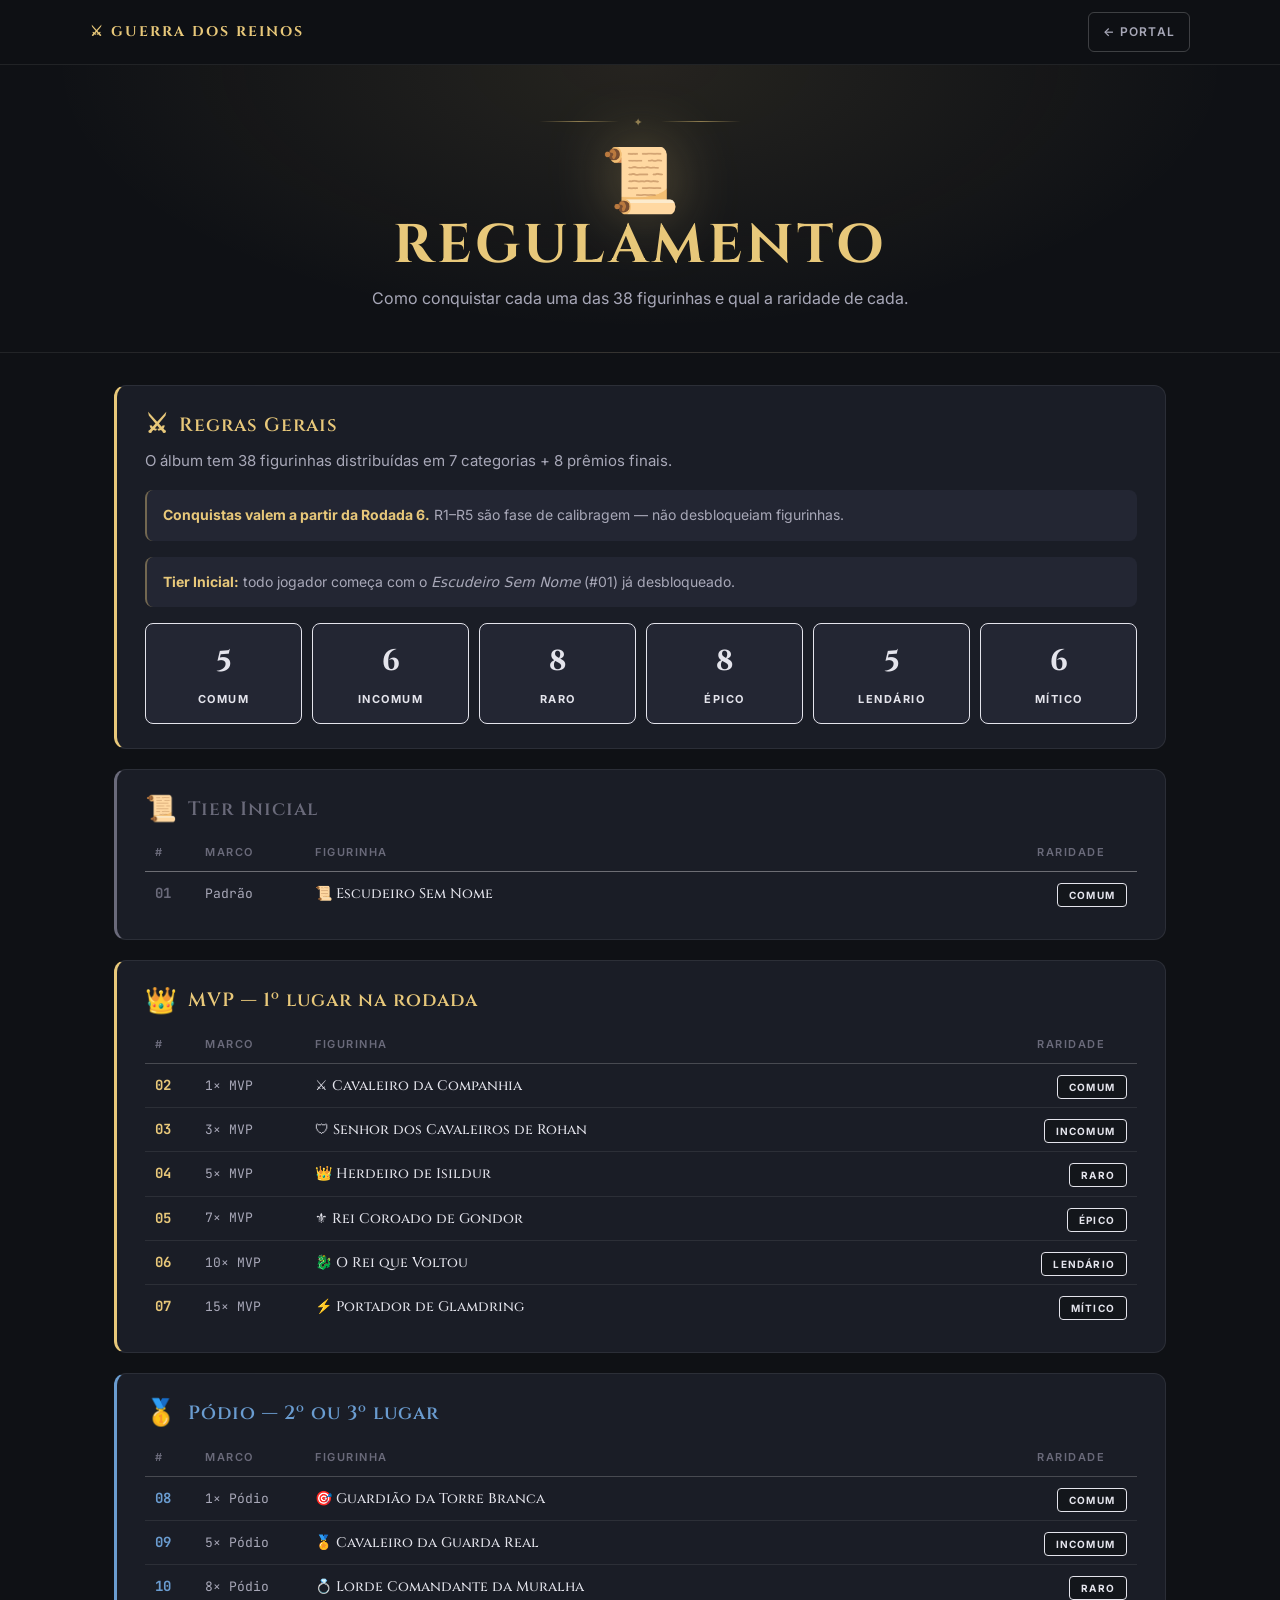
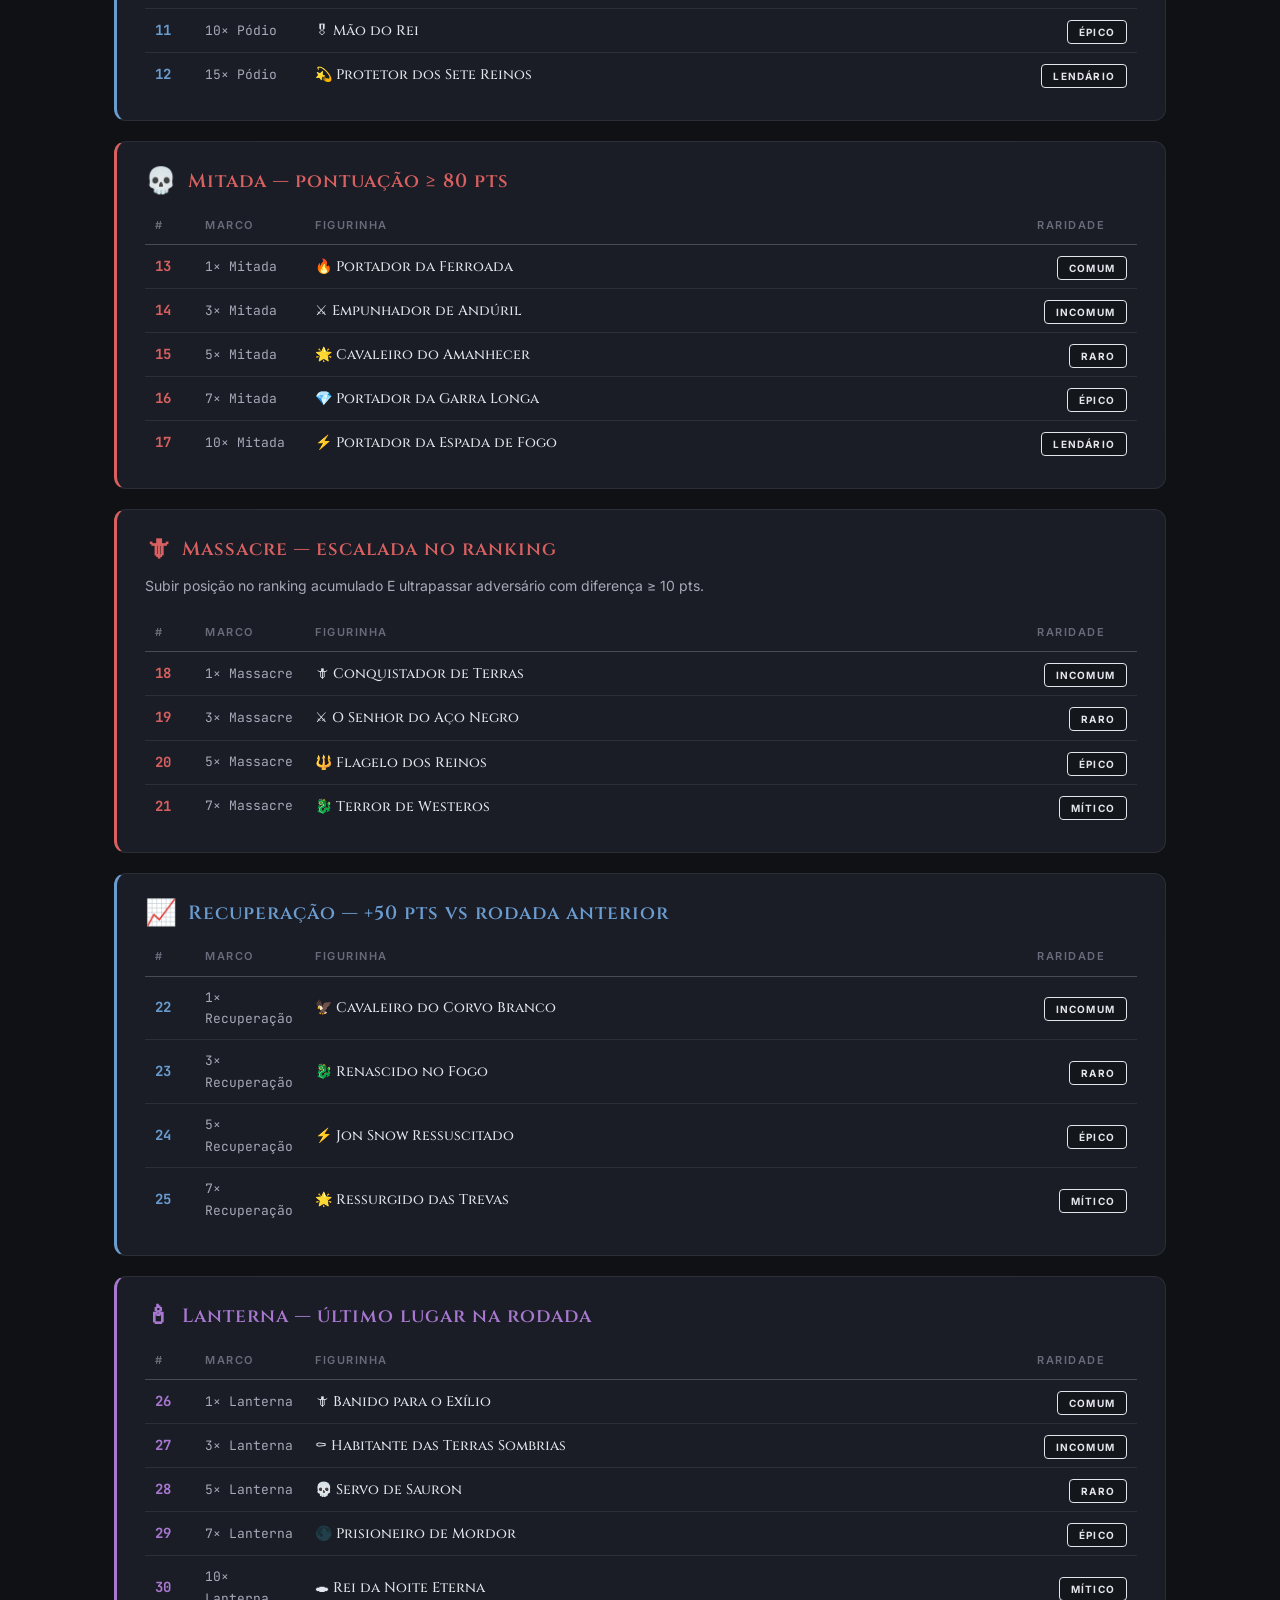
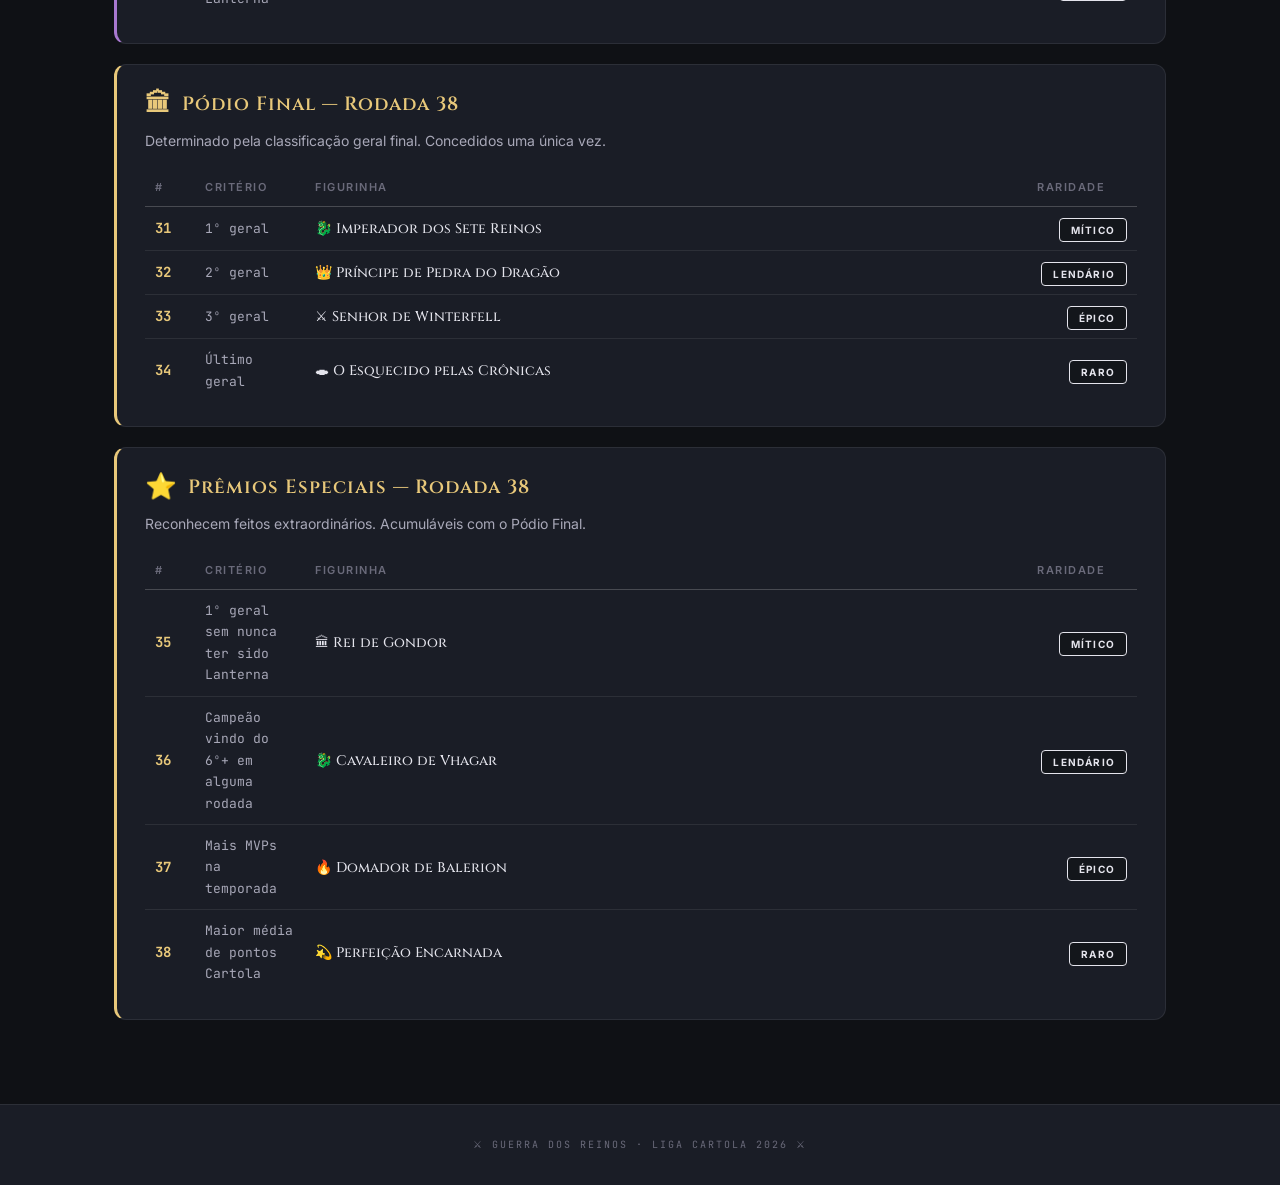
==== commit 6fd032a4: "Add files via upload" ====
--- a/regulamento.html
+++ b/regulamento.html
@@ -4,7 +4,6 @@
 <meta charset="UTF-8">
 <meta name="viewport" content="width=device-width, initial-scale=1.0">
 <title>Regulamento · Guerra dos Reinos</title>
-<meta name="description" content="Como conquistar cada figurinha — Guerra dos Reinos · 2026">
 
 <link rel="preconnect" href="https://fonts.googleapis.com">
 <link rel="preconnect" href="https://fonts.gstatic.com" crossorigin>
@@ -18,37 +17,58 @@
   border-left:3px solid var(--rs-color,var(--gold));
 }
 .regul-h{
-  font-family:'Cinzel',serif;font-size:1.15rem;font-weight:600;
+  font-family:'Cinzel',serif;font-size:1.2rem;font-weight:600;
   color:var(--rs-color,var(--gold));letter-spacing:1px;
-  margin-bottom:.4rem;display:flex;align-items:center;gap:10px;
-}
-.regul-h-icon{font-size:1.5rem;line-height:1}
+  margin-bottom:.5rem;display:flex;align-items:center;gap:10px;
+}
+.regul-h-icon{font-size:1.6rem;line-height:1}
 .regul-rule{
-  font-size:14px;color:var(--text-secondary);margin-bottom:1rem;font-style:italic;
+  font-size:15px;color:var(--text-secondary);margin-bottom:1rem;
 }
 .regul-table{
   width:100%;border-collapse:collapse;
-  font-family:'JetBrains Mono',monospace;font-size:13px;
+  font-size:14px;
 }
 .regul-table th{
-  text-align:left;padding:8px 10px;
-  font-family:'Inter',sans-serif;font-size:10px;font-weight:600;
+  text-align:left;padding:10px 10px;
+  font-family:'Inter',sans-serif;font-size:11px;font-weight:600;
   letter-spacing:1.5px;color:var(--text-tertiary);text-transform:uppercase;
   border-bottom:1px solid var(--border-strong);
 }
 .regul-table td{
-  padding:8px 10px;border-bottom:1px solid var(--border);color:var(--text-primary);
-}
-.regul-table td:first-child{font-weight:700;color:var(--rs-color,var(--gold));font-family:'JetBrains Mono',monospace}
-.regul-table td:last-child{font-family:'Cinzel',serif;font-size:13px;font-style:italic}
+  padding:10px 10px;border-bottom:1px solid var(--border);color:var(--text-primary);
+}
+.regul-table td:nth-child(1){font-family:'JetBrains Mono',monospace;font-weight:700;color:var(--rs-color,var(--gold));width:50px}
+.regul-table td:nth-child(2){font-family:'JetBrains Mono',monospace;width:110px;color:var(--text-secondary);font-size:13px}
+.regul-table td:nth-child(3){font-family:'Cinzel',serif;font-weight:500}
+.regul-table td:nth-child(4){width:110px;text-align:right}
 .regul-table tr:last-child td{border-bottom:none}
 .regul-note{
-  margin-top:1rem;padding:12px 14px;
+  margin-top:1rem;padding:14px 16px;
   background:var(--bg-surface);border-radius:8px;
-  font-size:13px;color:var(--text-secondary);
+  font-size:14px;color:var(--text-secondary);line-height:1.6;
   border-left:2px solid var(--gold-strong);
 }
 .regul-note strong{color:var(--gold)}
+.dist-grid{
+  display:grid;grid-template-columns:repeat(auto-fit,minmax(140px,1fr));
+  gap:10px;margin-top:1rem;
+}
+.dist-item{
+  text-align:center;padding:14px;
+  background:var(--bg-surface);border-radius:8px;
+  border:1px solid;
+}
+.dist-item .dist-num{
+  font-family:'Cinzel',serif;font-size:1.8rem;font-weight:700;display:block;
+}
+.dist-item .dist-label{
+  font-size:11px;font-weight:700;letter-spacing:1.5px;text-transform:uppercase;
+  margin-top:5px;display:block;
+}
+@media(max-width:700px){
+  .regul-table td:nth-child(4) .rar-pill{font-size:9px;padding:4px 7px}
+}
 </style>
 </head>
 <body>
@@ -66,7 +86,7 @@
   <div class="header-ornament"><span style="font-size:11px;letter-spacing:4px">✦</span></div>
   <span class="brasao-grande">📜</span>
   <h1>Regulamento</h1>
-  <p class="header-sub">Como conquistar cada uma das 38 figurinhas do álbum.</p>
+  <p class="header-sub">Como conquistar cada uma das 38 figurinhas e qual a raridade de cada.</p>
 </header>
 
 <main class="content">
@@ -74,127 +94,139 @@
   <div class="regul-section" style="--rs-color:var(--gold)">
     <div class="regul-h"><span class="regul-h-icon">⚔</span>Regras Gerais</div>
     <div class="regul-rule">O álbum tem 38 figurinhas distribuídas em 7 categorias + 8 prêmios finais.</div>
-    <div class="regul-note"><strong>Conquistas valem a partir da Rodada 6.</strong> R1–R5 são fase de calibragem — as ações dessas rodadas não desbloqueiam figurinhas.</div>
-    <div class="regul-note"><strong>Tier Inicial — Escudeiro Sem Nome:</strong> todo invocador começa com a figurinha #01 desbloqueada. É o ponto de partida.</div>
-    <div class="regul-note"><strong>Galeria da Liga:</strong> as 38 figurinhas têm raridade dinâmica baseada em quantos invocadores conquistaram. As difíceis ficam <em>Míticas</em> ou <em>Lendárias</em>; as fáceis são <em>Comuns</em>.</div>
+    <div class="regul-note"><strong>Conquistas valem a partir da Rodada 6.</strong> R1–R5 são fase de calibragem — não desbloqueiam figurinhas.</div>
+    <div class="regul-note"><strong>Tier Inicial:</strong> todo jogador começa com o <em>Escudeiro Sem Nome</em> (#01) já desbloqueado.</div>
+
+    <div class="dist-grid">
+      <div class="dist-item" style="border-color:var(--rar-comum);color:var(--rar-comum)"><span class="dist-num">5</span><span class="dist-label">Comum</span></div>
+      <div class="dist-item" style="border-color:var(--rar-incomum);color:var(--rar-incomum)"><span class="dist-num">6</span><span class="dist-label">Incomum</span></div>
+      <div class="dist-item" style="border-color:var(--rar-raro);color:var(--rar-raro)"><span class="dist-num">8</span><span class="dist-label">Raro</span></div>
+      <div class="dist-item" style="border-color:var(--rar-epico);color:var(--rar-epico)"><span class="dist-num">8</span><span class="dist-label">Épico</span></div>
+      <div class="dist-item" style="border-color:var(--rar-lendario);color:var(--rar-lendario)"><span class="dist-num">5</span><span class="dist-label">Lendário</span></div>
+      <div class="dist-item" style="border-color:var(--rar-mitico);color:var(--rar-mitico)"><span class="dist-num">6</span><span class="dist-label">Mítico</span></div>
+    </div>
+  </div>
+
+  <div class="regul-section" style="--rs-color:var(--tier-d)">
+    <div class="regul-h"><span class="regul-h-icon">📜</span>Tier Inicial</div>
+    <table class="regul-table">
+      <thead><tr><th>#</th><th>Marco</th><th>Figurinha</th><th>Raridade</th></tr></thead>
+      <tbody>
+        <tr><td>01</td><td>Padrão</td><td>📜 Escudeiro Sem Nome</td><td><span class="rar-pill rar-comum">Comum</span></td></tr>
+      </tbody>
+    </table>
   </div>
 
   <div class="regul-section" style="--rs-color:var(--tier-s)">
     <div class="regul-h"><span class="regul-h-icon">👑</span>MVP — 1º lugar na rodada</div>
-    <div class="regul-rule">Concedido a quem tem a maior pontuação Cartola na rodada.</div>
-    <table class="regul-table">
-      <thead><tr><th>#</th><th>Marco</th><th>Figurinha</th></tr></thead>
-      <tbody>
-        <tr><td>02</td><td>1× MVP</td><td>⚔ Cavaleiro da Companhia</td></tr>
-        <tr><td>03</td><td>3× MVP</td><td>🛡 Senhor dos Cavaleiros de Rohan</td></tr>
-        <tr><td>04</td><td>5× MVP</td><td>👑 Herdeiro de Isildur</td></tr>
-        <tr><td>05</td><td>7× MVP</td><td>⚜ Rei Coroado de Gondor</td></tr>
-        <tr><td>06</td><td>10× MVP</td><td>🐉 O Rei que Voltou</td></tr>
-        <tr><td>07</td><td>15× MVP</td><td>⚡ Portador de Glamdring</td></tr>
+    <table class="regul-table">
+      <thead><tr><th>#</th><th>Marco</th><th>Figurinha</th><th>Raridade</th></tr></thead>
+      <tbody>
+        <tr><td>02</td><td>1× MVP</td><td>⚔ Cavaleiro da Companhia</td><td><span class="rar-pill rar-comum">Comum</span></td></tr>
+        <tr><td>03</td><td>3× MVP</td><td>🛡 Senhor dos Cavaleiros de Rohan</td><td><span class="rar-pill rar-incomum">Incomum</span></td></tr>
+        <tr><td>04</td><td>5× MVP</td><td>👑 Herdeiro de Isildur</td><td><span class="rar-pill rar-raro">Raro</span></td></tr>
+        <tr><td>05</td><td>7× MVP</td><td>⚜ Rei Coroado de Gondor</td><td><span class="rar-pill rar-epico">Épico</span></td></tr>
+        <tr><td>06</td><td>10× MVP</td><td>🐉 O Rei que Voltou</td><td><span class="rar-pill rar-lendario">Lendário</span></td></tr>
+        <tr><td>07</td><td>15× MVP</td><td>⚡ Portador de Glamdring</td><td><span class="rar-pill rar-mitico">Mítico</span></td></tr>
       </tbody>
     </table>
   </div>
 
   <div class="regul-section" style="--rs-color:var(--tier-b)">
-    <div class="regul-h"><span class="regul-h-icon">🥇</span>Pódio — 2º ou 3º lugar na rodada</div>
-    <div class="regul-rule">Concedido ao 2º e 3º lugar da rodada. O 1º já é MVP — não acumula Pódio.</div>
-    <table class="regul-table">
-      <thead><tr><th>#</th><th>Marco</th><th>Figurinha</th></tr></thead>
-      <tbody>
-        <tr><td>08</td><td>1× Pódio</td><td>🎯 Guardião da Torre Branca</td></tr>
-        <tr><td>09</td><td>5× Pódio</td><td>🏅 Cavaleiro da Guarda Real</td></tr>
-        <tr><td>10</td><td>8× Pódio</td><td>💍 Lorde Comandante da Muralha</td></tr>
-        <tr><td>11</td><td>10× Pódio</td><td>🎖 Mão do Rei</td></tr>
-        <tr><td>12</td><td>15× Pódio</td><td>💫 Protetor dos Sete Reinos</td></tr>
+    <div class="regul-h"><span class="regul-h-icon">🥇</span>Pódio — 2º ou 3º lugar</div>
+    <table class="regul-table">
+      <thead><tr><th>#</th><th>Marco</th><th>Figurinha</th><th>Raridade</th></tr></thead>
+      <tbody>
+        <tr><td>08</td><td>1× Pódio</td><td>🎯 Guardião da Torre Branca</td><td><span class="rar-pill rar-comum">Comum</span></td></tr>
+        <tr><td>09</td><td>5× Pódio</td><td>🏅 Cavaleiro da Guarda Real</td><td><span class="rar-pill rar-incomum">Incomum</span></td></tr>
+        <tr><td>10</td><td>8× Pódio</td><td>💍 Lorde Comandante da Muralha</td><td><span class="rar-pill rar-raro">Raro</span></td></tr>
+        <tr><td>11</td><td>10× Pódio</td><td>🎖 Mão do Rei</td><td><span class="rar-pill rar-epico">Épico</span></td></tr>
+        <tr><td>12</td><td>15× Pódio</td><td>💫 Protetor dos Sete Reinos</td><td><span class="rar-pill rar-lendario">Lendário</span></td></tr>
       </tbody>
     </table>
   </div>
 
   <div class="regul-section" style="--rs-color:var(--tier-a)">
     <div class="regul-h"><span class="regul-h-icon">💀</span>Mitada — pontuação ≥ 80 pts</div>
-    <div class="regul-rule">Concedida a todos que pontuam ≥ 80 no Cartola na rodada. Múltiplas por rodada.</div>
-    <table class="regul-table">
-      <thead><tr><th>#</th><th>Marco</th><th>Figurinha</th></tr></thead>
-      <tbody>
-        <tr><td>13</td><td>1× Mitada</td><td>🔥 Portador da Ferroada</td></tr>
-        <tr><td>14</td><td>3× Mitada</td><td>⚔ Empunhador de Andúril</td></tr>
-        <tr><td>15</td><td>5× Mitada</td><td>🌟 Cavaleiro do Amanhecer</td></tr>
-        <tr><td>16</td><td>7× Mitada</td><td>💎 Portador da Garra Longa</td></tr>
-        <tr><td>17</td><td>10× Mitada</td><td>⚡ Portador da Espada de Fogo</td></tr>
+    <table class="regul-table">
+      <thead><tr><th>#</th><th>Marco</th><th>Figurinha</th><th>Raridade</th></tr></thead>
+      <tbody>
+        <tr><td>13</td><td>1× Mitada</td><td>🔥 Portador da Ferroada</td><td><span class="rar-pill rar-comum">Comum</span></td></tr>
+        <tr><td>14</td><td>3× Mitada</td><td>⚔ Empunhador de Andúril</td><td><span class="rar-pill rar-incomum">Incomum</span></td></tr>
+        <tr><td>15</td><td>5× Mitada</td><td>🌟 Cavaleiro do Amanhecer</td><td><span class="rar-pill rar-raro">Raro</span></td></tr>
+        <tr><td>16</td><td>7× Mitada</td><td>💎 Portador da Garra Longa</td><td><span class="rar-pill rar-epico">Épico</span></td></tr>
+        <tr><td>17</td><td>10× Mitada</td><td>⚡ Portador da Espada de Fogo</td><td><span class="rar-pill rar-lendario">Lendário</span></td></tr>
       </tbody>
     </table>
   </div>
 
   <div class="regul-section" style="--rs-color:var(--tier-a)">
     <div class="regul-h"><span class="regul-h-icon">🗡</span>Massacre — escalada no ranking</div>
-    <div class="regul-rule">Concedido a quem sobe de posição no ranking acumulado E ultrapassa pelo menos 1 adversário com diferença ≥ 10 pts. Escalada estratégica, não placar de rodada.</div>
-    <table class="regul-table">
-      <thead><tr><th>#</th><th>Marco</th><th>Figurinha</th></tr></thead>
-      <tbody>
-        <tr><td>18</td><td>1× Massacre</td><td>🗡 Conquistador de Terras</td></tr>
-        <tr><td>19</td><td>3× Massacre</td><td>⚔ O Senhor do Aço Negro</td></tr>
-        <tr><td>20</td><td>5× Massacre</td><td>🔱 Flagelo dos Reinos</td></tr>
-        <tr><td>21</td><td>7× Massacre</td><td>🐉 Terror de Westeros</td></tr>
+    <div class="regul-rule" style="font-size:14px">Subir posição no ranking acumulado E ultrapassar adversário com diferença ≥ 10 pts.</div>
+    <table class="regul-table">
+      <thead><tr><th>#</th><th>Marco</th><th>Figurinha</th><th>Raridade</th></tr></thead>
+      <tbody>
+        <tr><td>18</td><td>1× Massacre</td><td>🗡 Conquistador de Terras</td><td><span class="rar-pill rar-incomum">Incomum</span></td></tr>
+        <tr><td>19</td><td>3× Massacre</td><td>⚔ O Senhor do Aço Negro</td><td><span class="rar-pill rar-raro">Raro</span></td></tr>
+        <tr><td>20</td><td>5× Massacre</td><td>🔱 Flagelo dos Reinos</td><td><span class="rar-pill rar-epico">Épico</span></td></tr>
+        <tr><td>21</td><td>7× Massacre</td><td>🐉 Terror de Westeros</td><td><span class="rar-pill rar-mitico">Mítico</span></td></tr>
       </tbody>
     </table>
   </div>
 
   <div class="regul-section" style="--rs-color:var(--tier-b)">
     <div class="regul-h"><span class="regul-h-icon">📈</span>Recuperação — +50 pts vs rodada anterior</div>
-    <div class="regul-rule">Concedida a quem pontua +50 a mais que na própria rodada anterior. Variação individual.</div>
-    <table class="regul-table">
-      <thead><tr><th>#</th><th>Marco</th><th>Figurinha</th></tr></thead>
-      <tbody>
-        <tr><td>22</td><td>1× Recuperação</td><td>🦅 Cavaleiro do Corvo Branco</td></tr>
-        <tr><td>23</td><td>3× Recuperação</td><td>🐉 Renascido no Fogo</td></tr>
-        <tr><td>24</td><td>5× Recuperação</td><td>⚡ Jon Snow Ressuscitado</td></tr>
-        <tr><td>25</td><td>7× Recuperação</td><td>🌟 Ressurgido das Trevas</td></tr>
+    <table class="regul-table">
+      <thead><tr><th>#</th><th>Marco</th><th>Figurinha</th><th>Raridade</th></tr></thead>
+      <tbody>
+        <tr><td>22</td><td>1× Recuperação</td><td>🦅 Cavaleiro do Corvo Branco</td><td><span class="rar-pill rar-incomum">Incomum</span></td></tr>
+        <tr><td>23</td><td>3× Recuperação</td><td>🐉 Renascido no Fogo</td><td><span class="rar-pill rar-raro">Raro</span></td></tr>
+        <tr><td>24</td><td>5× Recuperação</td><td>⚡ Jon Snow Ressuscitado</td><td><span class="rar-pill rar-epico">Épico</span></td></tr>
+        <tr><td>25</td><td>7× Recuperação</td><td>🌟 Ressurgido das Trevas</td><td><span class="rar-pill rar-mitico">Mítico</span></td></tr>
       </tbody>
     </table>
   </div>
 
   <div class="regul-section" style="--rs-color:var(--tier-c)">
     <div class="regul-h"><span class="regul-h-icon">🕯</span>Lanterna — último lugar na rodada</div>
-    <div class="regul-rule">Concedida ao último lugar da rodada. Figurinhas sombrias, mas figurinhas.</div>
-    <table class="regul-table">
-      <thead><tr><th>#</th><th>Marco</th><th>Figurinha</th></tr></thead>
-      <tbody>
-        <tr><td>26</td><td>1× Lanterna</td><td>🗡 Banido para o Exílio</td></tr>
-        <tr><td>27</td><td>3× Lanterna</td><td>⚰ Habitante das Terras Sombrias</td></tr>
-        <tr><td>28</td><td>5× Lanterna</td><td>💀 Servo de Sauron</td></tr>
-        <tr><td>29</td><td>7× Lanterna</td><td>🌑 Prisioneiro de Mordor</td></tr>
-        <tr><td>30</td><td>10× Lanterna</td><td>🕳 Rei da Noite Eterna</td></tr>
+    <table class="regul-table">
+      <thead><tr><th>#</th><th>Marco</th><th>Figurinha</th><th>Raridade</th></tr></thead>
+      <tbody>
+        <tr><td>26</td><td>1× Lanterna</td><td>🗡 Banido para o Exílio</td><td><span class="rar-pill rar-comum">Comum</span></td></tr>
+        <tr><td>27</td><td>3× Lanterna</td><td>⚰ Habitante das Terras Sombrias</td><td><span class="rar-pill rar-incomum">Incomum</span></td></tr>
+        <tr><td>28</td><td>5× Lanterna</td><td>💀 Servo de Sauron</td><td><span class="rar-pill rar-raro">Raro</span></td></tr>
+        <tr><td>29</td><td>7× Lanterna</td><td>🌑 Prisioneiro de Mordor</td><td><span class="rar-pill rar-epico">Épico</span></td></tr>
+        <tr><td>30</td><td>10× Lanterna</td><td>🕳 Rei da Noite Eterna</td><td><span class="rar-pill rar-mitico">Mítico</span></td></tr>
       </tbody>
     </table>
   </div>
 
   <div class="regul-section" style="--rs-color:var(--tier-s)">
-    <div class="regul-h"><span class="regul-h-icon">🏛</span>Pódio Final — concedido na Rodada 38</div>
-    <div class="regul-rule">Determinado pela classificação geral final. Sempre Mítica enquanto a temporada não acabar.</div>
-    <table class="regul-table">
-      <thead><tr><th>#</th><th>Critério</th><th>Figurinha</th></tr></thead>
-      <tbody>
-        <tr><td>31</td><td>1º lugar geral</td><td>🐉 Imperador dos Sete Reinos</td></tr>
-        <tr><td>32</td><td>2º lugar geral</td><td>👑 Príncipe de Pedra do Dragão</td></tr>
-        <tr><td>33</td><td>3º lugar geral</td><td>⚔ Senhor de Winterfell</td></tr>
-        <tr><td>34</td><td>Último lugar geral</td><td>🕳 O Esquecido pelas Crônicas</td></tr>
+    <div class="regul-h"><span class="regul-h-icon">🏛</span>Pódio Final — Rodada 38</div>
+    <div class="regul-rule" style="font-size:14px">Determinado pela classificação geral final. Concedidos uma única vez.</div>
+    <table class="regul-table">
+      <thead><tr><th>#</th><th>Critério</th><th>Figurinha</th><th>Raridade</th></tr></thead>
+      <tbody>
+        <tr><td>31</td><td>1º geral</td><td>🐉 Imperador dos Sete Reinos</td><td><span class="rar-pill rar-mitico">Mítico</span></td></tr>
+        <tr><td>32</td><td>2º geral</td><td>👑 Príncipe de Pedra do Dragão</td><td><span class="rar-pill rar-lendario">Lendário</span></td></tr>
+        <tr><td>33</td><td>3º geral</td><td>⚔ Senhor de Winterfell</td><td><span class="rar-pill rar-epico">Épico</span></td></tr>
+        <tr><td>34</td><td>Último geral</td><td>🕳 O Esquecido pelas Crônicas</td><td><span class="rar-pill rar-raro">Raro</span></td></tr>
       </tbody>
     </table>
   </div>
 
   <div class="regul-section" style="--rs-color:var(--tier-s)">
-    <div class="regul-h"><span class="regul-h-icon">⭐</span>Prêmios Especiais — concedidos na Rodada 38</div>
-    <div class="regul-rule">Reconhecem feitos extraordinários ao longo da temporada. Acumuláveis com o Pódio Final.</div>
-    <table class="regul-table">
-      <thead><tr><th>#</th><th>Critério</th><th>Figurinha</th></tr></thead>
-      <tbody>
-        <tr><td>35</td><td>1º geral sem nunca ter sido Lanterna</td><td>🏛 Rei de Gondor</td></tr>
-        <tr><td>36</td><td>Campeão vindo do 6º lugar ou abaixo em alguma rodada</td><td>🐉 Cavaleiro de Vhagar</td></tr>
-        <tr><td>37</td><td>Mais MVPs na temporada</td><td>🔥 Domador de Balerion</td></tr>
-        <tr><td>38</td><td>Maior média de pontos Cartola</td><td>💫 Perfeição Encarnada</td></tr>
-      </tbody>
-    </table>
-    <div class="regul-note"><strong>Preview em tempo real:</strong> a aba "Prêmios Finais" na página de cada jogador mostra quem está liderando cada categoria atualmente.</div>
+    <div class="regul-h"><span class="regul-h-icon">⭐</span>Prêmios Especiais — Rodada 38</div>
+    <div class="regul-rule" style="font-size:14px">Reconhecem feitos extraordinários. Acumuláveis com o Pódio Final.</div>
+    <table class="regul-table">
+      <thead><tr><th>#</th><th>Critério</th><th>Figurinha</th><th>Raridade</th></tr></thead>
+      <tbody>
+        <tr><td>35</td><td>1º geral sem nunca ter sido Lanterna</td><td>🏛 Rei de Gondor</td><td><span class="rar-pill rar-mitico">Mítico</span></td></tr>
+        <tr><td>36</td><td>Campeão vindo do 6º+ em alguma rodada</td><td>🐉 Cavaleiro de Vhagar</td><td><span class="rar-pill rar-lendario">Lendário</span></td></tr>
+        <tr><td>37</td><td>Mais MVPs na temporada</td><td>🔥 Domador de Balerion</td><td><span class="rar-pill rar-epico">Épico</span></td></tr>
+        <tr><td>38</td><td>Maior média de pontos Cartola</td><td>💫 Perfeição Encarnada</td><td><span class="rar-pill rar-raro">Raro</span></td></tr>
+      </tbody>
+    </table>
   </div>
 
 </main>
--- a/assets/motor.css
+++ b/assets/motor.css
@@ -1,6 +1,5 @@
 /* ════════════════════════════════════════════════════════════════
-   GUERRA DOS REINOS — Motor CSS · v1
-   Estilos compartilhados: portal, página de jogador, regulamento
+   GUERRA DOS REINOS — Motor CSS · v3 · Álbum
    ════════════════════════════════════════════════════════════════ */
 
 :root {
@@ -9,14 +8,21 @@
   --border:rgba(255,255,255,.08); --border-strong:rgba(255,255,255,.20);
   --gold:#e8c87a; --gold-soft:rgba(232,200,122,.10); --gold-strong:rgba(232,200,122,.40);
 
-  /* Tiers heráldicos */
+  /* Tiers heráldicos (categorias) */
   --tier-s:#e8c87a; --tier-s-rgb:232,200,122;
   --tier-a:#d96060; --tier-a-rgb:217,96,96;
   --tier-b:#6a9cd0; --tier-b-rgb:106,156,208;
   --tier-c:#a878d0; --tier-c-rgb:168,120,208;
   --tier-d:#6a6a7a; --tier-d-rgb:106,106,122;
 
-  /* Override por página */
+  /* Raridade na Galeria da Liga */
+  --rar-mythic:#f8d878;    /* dourado intenso */
+  --rar-legend:#e8c87a;    /* dourado */
+  --rar-epic:#c878e8;      /* roxo */
+  --rar-rare:#6aa8e8;      /* azul */
+  --rar-uncommon:#7ac070;  /* verde */
+  --rar-common:#8a8a98;    /* cinza */
+
   --accent: var(--gold);
   --accent-soft: var(--gold-soft);
   --accent-strong: var(--gold-strong);
@@ -58,7 +64,6 @@
   transition:all .2s;display:inline-flex;align-items:center;gap:6px;
 }
 .top-nav-link:hover{color:var(--gold);border-color:var(--gold)}
-.top-nav-link.primary{color:var(--gold);border-color:var(--gold);background:var(--gold-soft)}
 
 /* ═════ HEADER ═════ */
 .header{
@@ -91,10 +96,6 @@
   font-size:13px;color:var(--text-secondary);margin-top:.75rem;
   font-family:'JetBrains Mono',monospace;letter-spacing:2px;text-transform:uppercase;
 }
-.header-title-current{
-  font-family:'Cinzel',serif;font-size:1.1rem;font-weight:500;
-  color:var(--text-primary);margin-top:1rem;font-style:italic;
-}
 .header-sub{
   font-size:16px;color:var(--text-secondary);
   margin-top:.75rem;max-width:600px;margin-left:auto;margin-right:auto;
@@ -117,29 +118,74 @@
   font-size:18px;font-weight:600;color:var(--accent);margin-top:4px;
 }
 
-/* ═════ STATS BAR (página de jogador) ═════ */
-.stats-bar{
-  display:grid;
-  grid-template-columns:repeat(auto-fit,minmax(110px,1fr));
-  gap:0;background:var(--bg-card);border-bottom:1px solid var(--border);
-}
-.stat-item{
-  padding:14px 16px;text-align:center;
-  border-right:1px solid var(--border);
-}
-.stat-item:last-child{border-right:none}
-.stat-val{
-  display:block;font-family:'Cinzel',serif;font-size:22px;font-weight:700;
-  color:var(--accent);
-}
-.stat-val.neg{color:var(--tier-c)}
-.stat-val.zero{color:var(--text-tertiary)}
-.stat-label{
-  display:block;font-size:9px;font-weight:600;letter-spacing:1.5px;
-  color:var(--text-tertiary);text-transform:uppercase;margin-top:4px;
-}
-
-/* ═════ NAV INTERNO (abas dentro da página) ═════ */
+/* ═════ COMPLETUDE BLOCK (ex stats-bar) ═════ */
+.completude-block{
+  background:var(--bg-card);border-bottom:1px solid var(--border);
+  padding:1.25rem 1.5rem;
+}
+.completude-row{
+  max-width:1100px;margin:0 auto;
+  display:flex;align-items:baseline;gap:12px;flex-wrap:wrap;
+}
+.completude-label{
+  font-family:'Inter',sans-serif;font-size:10px;font-weight:600;
+  letter-spacing:2px;color:var(--text-tertiary);text-transform:uppercase;
+}
+.completude-val{
+  font-family:'Cinzel',serif;font-size:28px;font-weight:700;color:var(--accent);
+}
+.completude-pct{
+  font-family:'JetBrains Mono',monospace;font-size:14px;font-weight:600;
+  color:var(--text-secondary);margin-left:auto;
+}
+.completude-bar{
+  max-width:1100px;margin:.75rem auto 0;
+  height:6px;background:var(--bg-surface);border-radius:3px;overflow:hidden;
+}
+.completude-bar-fill{
+  height:100%;background:linear-gradient(90deg,var(--accent),var(--accent));
+  border-radius:3px;transition:width .8s cubic-bezier(.2,.8,.2,1);
+  box-shadow:0 0 16px var(--accent-strong);
+}
+.completude-last{
+  max-width:1100px;margin:.75rem auto 0;
+  display:flex;gap:8px;flex-wrap:wrap;align-items:baseline;
+  font-size:13px;
+}
+.completude-last-label{color:var(--text-tertiary);font-weight:500}
+.completude-last-name{font-family:'Cinzel',serif;font-weight:600;color:var(--accent)}
+.completude-last-meta{
+  font-family:'JetBrains Mono',monospace;font-size:11px;color:var(--text-tertiary);
+}
+
+/* Progresso por categoria (sticker book vibes) */
+.progresso-cats{
+  max-width:1100px;margin:1rem auto 0;
+  display:grid;gap:6px;
+}
+.progresso-cat{
+  display:grid;grid-template-columns:90px 1fr 50px;
+  align-items:center;gap:12px;
+  padding:6px 0;
+}
+.progresso-label{
+  font-family:'Inter',sans-serif;font-size:10px;font-weight:600;
+  letter-spacing:1.5px;color:var(--text-tertiary);text-transform:uppercase;
+}
+.progresso-stickers{
+  display:flex;gap:6px;flex-wrap:wrap;
+}
+.sticker{
+  font-size:14px;display:inline-block;line-height:1;
+  filter:drop-shadow(0 0 4px currentColor);
+}
+.sticker.empty{color:var(--text-tertiary);opacity:.4;filter:none;font-size:12px}
+.progresso-count{
+  font-family:'JetBrains Mono',monospace;font-size:11px;color:var(--text-secondary);
+  text-align:right;
+}
+
+/* ═════ NAV INTERNO ═════ */
 .page-nav{
   position:sticky;top:53px;z-index:50;
   background:rgba(15,17,21,.96);backdrop-filter:blur(8px);
@@ -181,7 +227,6 @@
   max-width:680px;margin:0 auto 2rem;
 }
 
-/* ═════ GROUP TITLE (subgrupos por categoria) ═════ */
 .group-title{
   font-family:'Cinzel',serif;font-size:11px;font-weight:600;
   letter-spacing:3px;color:var(--gt-color,var(--accent));text-transform:uppercase;
@@ -190,37 +235,73 @@
 .group-title::before,.group-title::after{
   content:'';flex:1;height:1px;background:var(--gt-color,var(--accent));opacity:.25;
 }
-.group-title-icon{font-size:10px}
-
-/* ═════ CREATURE CARDS (cards de conquistas) ═════ */
+.group-title-icon{font-size:12px}
+
+/* ═════ FIGURINHAS — ÁLBUM ═════ */
 .creature-grid{
   display:grid;
-  grid-template-columns:repeat(auto-fill,minmax(220px,1fr));
-  gap:18px;margin-bottom:1.5rem;
+  grid-template-columns:repeat(auto-fill,minmax(200px,1fr));
+  gap:16px;margin-bottom:1.5rem;
 }
 .creature-card{
   position:relative;background:var(--bg-card);
   border:1px solid var(--border);border-radius:12px;overflow:hidden;
-  cursor:pointer;transition:transform .35s cubic-bezier(.2,.8,.2,1),box-shadow .35s,border-color .25s;
+  cursor:pointer;
+  transition:transform .35s cubic-bezier(.2,.8,.2,1),box-shadow .35s,border-color .25s;
   aspect-ratio:3/4;display:block;
 }
-.creature-card:hover{
-  transform:translateY(-6px);
+
+/* CONQUISTADA — brilhante, badge, borda viva */
+.creature-card.unlocked{
   border-color:var(--card-color,var(--accent-strong));
-  box-shadow:0 16px 36px rgba(0,0,0,.55);
-}
-.creature-card.locked{opacity:.32;cursor:default;filter:grayscale(.7)}
-.creature-card.locked:hover{transform:none;box-shadow:none}
-
-.card-image-wrap{
-  position:relative;width:100%;height:100%;overflow:hidden;
-}
+  box-shadow:0 4px 18px rgba(0,0,0,.4),0 0 0 1px rgba(var(--tier-s-rgb),.05);
+}
+.creature-card.unlocked:hover{
+  transform:translateY(-6px) scale(1.02);
+  box-shadow:0 18px 38px rgba(0,0,0,.55),0 0 24px var(--card-color,var(--accent-strong));
+}
+
+/* SILHUETA (bloqueada) — escura, dessaturada, intrigante */
+.creature-card.silhouette{
+  border-style:dashed;border-color:var(--border);
+}
+.creature-card.silhouette .card-image{
+  filter:grayscale(1) brightness(.32) contrast(1.15);
+  opacity:.55;
+}
+.creature-card.silhouette:hover{
+  transform:translateY(-3px);
+  border-style:solid;
+  border-color:var(--card-color,var(--border-strong));
+}
+.creature-card.silhouette:hover .card-image{
+  filter:grayscale(.7) brightness(.45) contrast(1.1);
+  opacity:.7;
+}
+
+/* PRÊMIO FINAL — estilo silhouette mas com glow dourado */
+.creature-card.premio{
+  border-color:rgba(var(--tier-s-rgb),.25);border-style:solid;
+}
+.creature-card.premio .card-image{
+  filter:grayscale(.4) brightness(.55) contrast(1.05);
+  opacity:.75;
+}
+.creature-card.premio:hover .card-image{
+  filter:grayscale(0) brightness(.85) contrast(1);opacity:.95;
+}
+.creature-card.premio:hover{
+  border-color:var(--tier-s);
+  box-shadow:0 14px 30px rgba(0,0,0,.5),0 0 28px rgba(var(--tier-s-rgb),.35);
+}
+
+.card-image-wrap{position:relative;width:100%;height:100%;overflow:hidden}
 .card-image{
   position:absolute;inset:0;width:100%;height:100%;
   object-fit:cover;object-position:center top;
-  transition:transform .55s,opacity .35s;opacity:.92;
-}
-.creature-card:hover .card-image{transform:scale(1.06);opacity:1}
+  transition:transform .55s,opacity .35s,filter .35s;
+}
+.creature-card.unlocked:hover .card-image{transform:scale(1.06)}
 .card-image-fallback{
   position:absolute;inset:0;
   display:flex;align-items:center;justify-content:center;
@@ -231,18 +312,72 @@
   position:absolute;inset:0;
   background:linear-gradient(180deg,rgba(15,17,21,.18) 0%,rgba(15,17,21,.50) 50%,rgba(15,17,21,.96) 100%);
 }
+.creature-card.silhouette .card-image-shade{
+  background:linear-gradient(180deg,rgba(15,17,21,.55) 0%,rgba(15,17,21,.78) 60%,rgba(15,17,21,.98) 100%);
+}
 .card-tier-line{
   position:absolute;top:0;left:0;right:0;height:3px;
   background:var(--card-color,var(--accent));z-index:2;
 }
-.card-tier-badge{
-  position:absolute;top:10px;right:10px;z-index:2;
-  font-family:'JetBrains Mono',monospace;font-size:11px;font-weight:700;
-  padding:4px 9px;border-radius:4px;
+.card-num-badge{
+  position:absolute;top:10px;right:10px;z-index:3;
+  font-family:'JetBrains Mono',monospace;font-size:10px;font-weight:700;
+  padding:3px 7px;border-radius:4px;
   background:rgba(15,17,21,.85);backdrop-filter:blur(6px);
   color:var(--card-color,var(--accent));
   border:1px solid var(--card-color,var(--accent));letter-spacing:1px;
 }
+/* Estampa de "conquistado" — selo Panini */
+.card-stamp{
+  position:absolute;top:10px;left:10px;z-index:3;
+  width:32px;height:32px;border-radius:50%;
+  background:var(--card-color,var(--accent));color:var(--bg);
+  display:flex;align-items:center;justify-content:center;
+  font-size:14px;font-weight:700;
+  box-shadow:0 0 16px var(--card-color,var(--accent));
+  animation:stampPulse 3s ease-in-out infinite;
+}
+.card-stamp.small{width:26px;height:26px;font-size:12px}
+.card-stamp.gold{background:var(--gold);box-shadow:0 0 20px var(--gold)}
+@keyframes stampPulse{
+  0%,100%{transform:scale(1)}
+  50%{transform:scale(1.08)}
+}
+/* Cadeado central pra silhuetas */
+.card-locked-overlay{
+  position:absolute;top:50%;left:50%;z-index:3;
+  transform:translate(-50%,-65%);
+  width:48px;height:48px;border-radius:50%;
+  background:rgba(15,17,21,.7);backdrop-filter:blur(6px);
+  border:1px solid var(--border-strong);
+  display:flex;align-items:center;justify-content:center;
+  font-size:18px;color:var(--text-tertiary);
+}
+.creature-card.silhouette:hover .card-locked-overlay{
+  background:rgba(15,17,21,.5);
+  border-color:var(--card-color,var(--border-strong));
+  color:var(--card-color,var(--text-secondary));
+}
+/* Badges de prêmios */
+.lidera-tag{
+  position:absolute;top:10px;left:10px;z-index:3;
+  font-size:9px;font-weight:700;letter-spacing:1.5px;
+  padding:4px 9px;border-radius:4px;
+  background:var(--gold);color:var(--bg);text-transform:uppercase;
+  box-shadow:0 0 14px var(--gold-strong);
+}
+.lider-tag{
+  position:absolute;top:10px;left:10px;z-index:3;
+  font-size:10px;font-weight:600;
+  padding:3px 8px;border-radius:4px;
+  background:rgba(232,200,122,.15);color:var(--tier-s);
+  border:1px solid rgba(232,200,122,.3);
+}
+.lider-tag.empty{
+  background:rgba(15,17,21,.7);color:var(--text-tertiary);
+  border-color:var(--border);
+}
+
 .card-info{
   position:absolute;bottom:0;left:0;right:0;padding:14px 16px;z-index:2;
 }
@@ -252,25 +387,83 @@
   margin-bottom:5px;
 }
 .card-name{
-  font-family:'Cinzel',serif;font-size:18px;font-weight:600;
-  color:var(--text-primary);line-height:1.15;
+  font-family:'Cinzel',serif;font-size:17px;font-weight:600;
+  color:var(--text-primary);line-height:1.2;
   text-shadow:0 1px 8px rgba(0,0,0,.85);
 }
-.card-pts{
-  font-family:'JetBrains Mono',monospace;font-size:11px;font-weight:600;
-  color:var(--text-secondary);margin-top:4px;letter-spacing:.5px;
-}
-.card-locked-tag{
-  position:absolute;top:10px;left:10px;z-index:2;
-  font-size:10px;font-weight:600;letter-spacing:1.5px;
-  padding:3px 8px;border-radius:4px;
-  background:rgba(15,17,21,.75);color:var(--text-tertiary);text-transform:uppercase;
-}
-.card-unlocked-tag{
-  position:absolute;top:10px;left:10px;z-index:2;
-  font-size:10px;font-weight:700;letter-spacing:1.5px;
-  padding:3px 8px;border-radius:4px;
-  background:var(--card-color,var(--accent));color:var(--bg);text-transform:uppercase;
+.card-name.silhouette-name{
+  color:var(--text-tertiary);font-style:italic;
+}
+.card-falta{
+  font-family:'JetBrains Mono',monospace;font-size:11px;
+  color:var(--text-secondary);margin-bottom:5px;
+  background:rgba(15,17,21,.6);padding:2px 6px;border-radius:3px;
+  display:inline-block;letter-spacing:.5px;
+}
+
+/* ═════ GALERIA DA LIGA ═════ */
+.raridade-legenda{
+  display:flex;flex-wrap:wrap;gap:8px;justify-content:center;
+  margin-bottom:2rem;
+}
+.rar-pill{
+  font-family:'Inter',sans-serif;font-size:10px;font-weight:700;
+  letter-spacing:1.2px;text-transform:uppercase;
+  padding:5px 11px;border-radius:4px;border:1px solid;
+  background:rgba(15,17,21,.6);
+}
+.rar-pill.rar-mythic   { color:var(--rar-mythic);   border-color:var(--rar-mythic) }
+.rar-pill.rar-legend   { color:var(--rar-legend);   border-color:var(--rar-legend) }
+.rar-pill.rar-epic     { color:var(--rar-epic);     border-color:var(--rar-epic) }
+.rar-pill.rar-rare     { color:var(--rar-rare);     border-color:var(--rar-rare) }
+.rar-pill.rar-uncommon { color:var(--rar-uncommon); border-color:var(--rar-uncommon) }
+.rar-pill.rar-common   { color:var(--rar-common);   border-color:var(--rar-common) }
+
+.galeria-grid{
+  display:grid;
+  grid-template-columns:repeat(auto-fill,minmax(180px,1fr));
+  gap:14px;
+}
+.galeria-card{
+  position:relative;background:var(--bg-card);
+  border:1px solid var(--border);border-radius:10px;overflow:hidden;
+  cursor:pointer;
+  transition:transform .35s cubic-bezier(.2,.8,.2,1),box-shadow .35s,border-color .25s;
+  aspect-ratio:3/4;
+}
+.galeria-card:hover{
+  transform:translateY(-4px) scale(1.02);
+  box-shadow:0 12px 28px rgba(0,0,0,.5);
+}
+.galeria-card.rar-mythic   { border-color:var(--rar-mythic) }
+.galeria-card.rar-legend   { border-color:var(--rar-legend) }
+.galeria-card.rar-epic     { border-color:var(--rar-epic) }
+.galeria-card.rar-rare     { border-color:var(--rar-rare) }
+.galeria-card.rar-uncommon { border-color:var(--rar-uncommon) }
+.galeria-card.rar-common   { border-color:var(--rar-common) }
+
+.galeria-card:not(.meu) .card-image{
+  filter:grayscale(.6) brightness(.7);opacity:.7;
+}
+.galeria-card.meu .card-image{
+  filter:none;opacity:1;
+}
+.galeria-card.meu{box-shadow:0 0 0 2px var(--accent),0 4px 18px rgba(0,0,0,.4)}
+.galeria-card:not(.meu):hover .card-image{filter:grayscale(.2) brightness(.9);opacity:.92}
+
+.rar-line{
+  position:absolute;top:0;left:0;right:0;height:3px;z-index:2;
+}
+.rar-tag{
+  position:absolute;top:10px;right:10px;z-index:3;
+  font-family:'Inter',sans-serif;font-size:9px;font-weight:700;letter-spacing:1.2px;
+  padding:3px 7px;border-radius:4px;text-transform:uppercase;
+  background:rgba(15,17,21,.85);backdrop-filter:blur(6px);
+  border:1px solid;
+}
+.rar-count{
+  font-family:'JetBrains Mono',monospace;font-size:10px;
+  color:var(--text-tertiary);margin-top:5px;letter-spacing:.5px;
 }
 
 /* ═════ MODAL ═════ */
@@ -299,6 +492,7 @@
   width:100%;aspect-ratio:3/4;object-fit:cover;
   background:var(--bg-surface);
 }
+.modal-img.silhouette-img{filter:grayscale(1) brightness(.4) contrast(1.15);opacity:.7}
 .modal-body{padding:1.5rem 1.75rem 1.75rem}
 .modal-tier{margin-bottom:.5rem}
 .modal-name{
@@ -307,46 +501,25 @@
 }
 .modal-marco{
   font-family:'JetBrains Mono',monospace;font-size:11px;
-  color:var(--text-tertiary);letter-spacing:1.5px;
-  text-transform:uppercase;margin-top:6px;margin-bottom:1rem;
-}
+  color:var(--text-tertiary);letter-spacing:1px;
+  margin-top:6px;margin-bottom:1rem;line-height:1.5;
+}
+.modal-marco strong{color:var(--text-primary)}
 .modal-desc{font-size:14px;color:var(--text-secondary);line-height:1.7}
-
-/* ═════ HISTÓRICO (timeline) ═════ */
-.historico-table{
-  width:100%;border-collapse:collapse;
-  background:var(--bg-card);border:1px solid var(--border);
-  border-radius:10px;overflow:hidden;
-}
-.historico-table th{
-  text-align:left;padding:12px 14px;
-  font-family:'Inter',sans-serif;font-size:10px;font-weight:600;
-  letter-spacing:1.5px;color:var(--text-tertiary);text-transform:uppercase;
-  border-bottom:1px solid var(--border-strong);background:var(--bg-surface);
-}
-.historico-table td{
-  padding:12px 14px;border-bottom:1px solid var(--border);
-  color:var(--text-primary);font-size:14px;
-  font-family:'JetBrains Mono',monospace;
-}
-.historico-table tr:last-child td{border-bottom:none}
-.historico-table tr:hover{background:var(--bg-surface)}
-.historico-table .pos-1{color:var(--tier-s);font-weight:700}
-.historico-table .pos-last{color:var(--tier-c);font-weight:700}
-.historico-table .conq-tags{display:flex;gap:4px;flex-wrap:wrap;font-family:'Inter',sans-serif}
-.conq-tag{
-  font-size:10px;padding:2px 7px;border-radius:4px;font-weight:600;
-  letter-spacing:.5px;
-}
-.conq-tag.mvp{background:rgba(var(--tier-s-rgb),.18);color:var(--tier-s)}
-.conq-tag.podio{background:rgba(var(--tier-b-rgb),.18);color:var(--tier-b)}
-.conq-tag.mitada{background:rgba(var(--tier-a-rgb),.18);color:var(--tier-a)}
-.conq-tag.recuperacao{background:rgba(var(--tier-b-rgb),.18);color:var(--tier-b)}
-.conq-tag.massacre{background:rgba(var(--tier-a-rgb),.18);color:var(--tier-a)}
-.conq-tag.lanterna{background:rgba(var(--tier-c-rgb),.18);color:var(--tier-c)}
-.conq-tag.g2{background:var(--gold-soft);color:var(--gold);border:1px solid var(--gold-strong)}
-
-/* ═════ PORTAL — grid de jogadores ═════ */
+.modal-donos{
+  display:flex;flex-wrap:wrap;gap:6px;margin-top:.5rem;
+}
+.modal-dono{
+  font-family:'Cinzel',serif;font-size:12px;font-weight:600;
+  padding:5px 11px;border-radius:4px;
+  background:var(--bg-surface);border:1px solid var(--border);color:var(--text-secondary);
+}
+.modal-dono.me{
+  background:var(--accent-soft);color:var(--accent);
+  border-color:var(--accent-strong);
+}
+
+/* ═════ PORTAL — cards de jogadores ═════ */
 .portal-grid{
   display:grid;
   grid-template-columns:repeat(auto-fill,minmax(280px,1fr));
@@ -381,13 +554,19 @@
   position:relative;z-index:2;height:100%;padding:1.5rem 1.4rem;
   display:flex;flex-direction:column;justify-content:space-between;
 }
-.portal-rank{
-  font-family:'JetBrains Mono',monospace;font-size:10px;font-weight:700;
-  color:var(--text-tertiary);letter-spacing:2px;text-transform:uppercase;
-}
-.portal-rank.top1{color:var(--gold)}
+.portal-meta{
+  display:flex;justify-content:space-between;align-items:center;gap:12px;
+}
+.portal-region{
+  font-family:'JetBrains Mono',monospace;font-size:10px;font-weight:600;
+  color:var(--text-tertiary);letter-spacing:1.5px;text-transform:uppercase;
+}
+.portal-completude{
+  font-family:'Cinzel',serif;font-size:18px;font-weight:700;
+  color:var(--portal-color,var(--accent));
+}
 .portal-brasao{
-  font-size:3rem;line-height:1;
+  font-size:3rem;line-height:1;margin-bottom:.5rem;
   filter:drop-shadow(0 0 20px var(--portal-color,var(--accent-strong)));
 }
 .portal-name{
@@ -395,20 +574,26 @@
   color:var(--portal-color,var(--accent));letter-spacing:1px;line-height:1.1;
   text-shadow:0 2px 12px rgba(0,0,0,.6);
 }
-.portal-title{
-  font-size:13px;color:var(--text-primary);line-height:1.4;
-  margin-top:.4rem;text-shadow:0 1px 6px rgba(0,0,0,.7);font-style:italic;
-}
-.portal-stats{
-  display:flex;align-items:baseline;gap:8px;margin-top:.85rem;
-}
-.portal-pm{
-  font-family:'Cinzel',serif;font-size:24px;font-weight:700;
-  color:var(--portal-color,var(--accent));
-}
-.portal-pm-label{
-  font-size:9px;color:var(--text-tertiary);
-  letter-spacing:1.5px;text-transform:uppercase;font-weight:600;
+.portal-bar{
+  margin-top:.85rem;height:4px;background:rgba(255,255,255,.08);
+  border-radius:2px;overflow:hidden;
+}
+.portal-bar-fill{
+  height:100%;background:var(--portal-color,var(--accent));
+  border-radius:2px;transition:width .8s cubic-bezier(.2,.8,.2,1);
+}
+.portal-rare{
+  margin-top:.75rem;font-size:11px;
+  display:flex;flex-direction:column;gap:1px;
+}
+.rare-label{
+  font-family:'Inter',sans-serif;font-size:9px;font-weight:700;
+  letter-spacing:1.5px;text-transform:uppercase;
+}
+.rare-name{
+  font-family:'Cinzel',serif;font-size:12px;font-weight:600;
+  color:var(--text-primary);text-shadow:0 1px 6px rgba(0,0,0,.7);
+  white-space:nowrap;overflow:hidden;text-overflow:ellipsis;
 }
 .portal-arrow{
   position:absolute;top:14px;right:14px;z-index:3;
@@ -423,50 +608,7 @@
   border-color:transparent;transform:translateX(3px);
 }
 
-/* ═════ ÚLTIMA RODADA — destaques (portal) ═════ */
-.last-round{
-  display:grid;gap:12px;
-  grid-template-columns:repeat(auto-fit,minmax(220px,1fr));
-  margin-bottom:1rem;
-}
-.lr-card{
-  background:var(--bg-card);border:1px solid var(--border);
-  border-radius:10px;padding:16px 18px;
-  border-left:3px solid var(--tier-d);
-}
-.lr-card.mvp{border-left-color:var(--tier-s);background:linear-gradient(135deg,rgba(var(--tier-s-rgb),.06),transparent 60%)}
-.lr-card.mitada{border-left-color:var(--tier-a);background:linear-gradient(135deg,rgba(var(--tier-a-rgb),.06),transparent 60%)}
-.lr-card.lanterna{border-left-color:var(--tier-c);background:linear-gradient(135deg,rgba(var(--tier-c-rgb),.06),transparent 60%)}
-.lr-icon{font-size:22px;margin-bottom:6px}
-.lr-label{
-  font-size:10px;font-weight:600;letter-spacing:2px;
-  color:var(--text-tertiary);text-transform:uppercase;margin-bottom:6px;
-}
-.lr-name{font-family:'Cinzel',serif;font-size:18px;font-weight:600;color:var(--text-primary)}
-.lr-stat{font-family:'JetBrains Mono',monospace;font-size:13px;color:var(--text-secondary);margin-top:4px}
-
-/* ═════ RANKING COMPACTO ═════ */
-.ranking-mini{display:grid;gap:4px;max-width:680px;margin:0 auto 1rem}
-.rank-row{
-  display:grid;grid-template-columns:36px 1fr auto auto;
-  gap:14px;padding:12px 18px;
-  background:var(--bg-card);border:1px solid var(--border);
-  border-radius:6px;align-items:center;
-  text-decoration:none;color:inherit;
-  transition:transform .15s,border-color .2s;
-}
-.rank-row:hover{transform:translateX(3px);border-color:var(--border-strong)}
-.rank-row.top1{background:var(--gold-soft);border-color:var(--gold-strong)}
-.rank-row.top2,.rank-row.top3{border-color:rgba(168,168,184,.18)}
-.rank-pos{font-family:'Cinzel',serif;font-size:17px;font-weight:700;color:var(--text-secondary);text-align:center}
-.rank-row.top1 .rank-pos{color:var(--gold)}
-.rank-name{font-family:'Cinzel',serif;font-size:16px;font-weight:600;color:var(--text-primary)}
-.rank-row.top1 .rank-name{color:var(--gold)}
-.rank-pm{font-family:'JetBrains Mono',monospace;font-size:15px;font-weight:700;color:var(--text-primary)}
-.rank-row.top1 .rank-pm{color:var(--gold)}
-.rank-pm-label{font-size:9px;color:var(--text-tertiary);letter-spacing:1.5px;text-transform:uppercase;display:block;font-family:'Inter',sans-serif;text-align:right}
-
-/* ═════ EMPTY STATE ═════ */
+/* ═════ EMPTY ═════ */
 .empty{
   text-align:center;padding:3rem 1.5rem;color:var(--text-tertiary);
   background:var(--bg-card);border:1px dashed var(--border);border-radius:10px;
@@ -487,7 +629,6 @@
 /* ═════ RESPONSIVE ═════ */
 @media(max-width:700px){
   .top-nav{padding:10px 12px}
-  .top-nav-inner{gap:8px}
   .top-nav-brand{font-size:12px}
   .top-nav-link{font-size:11px;padding:8px 10px;letter-spacing:1px}
   .header{padding:2rem 1rem 1.5rem}
@@ -495,17 +636,19 @@
   .brasao-grande{font-size:3.2rem}
   .header-meta-item{min-width:50%;border-right:none;border-bottom:1px solid var(--border)}
   .header-meta-item:nth-child(odd){border-right:1px solid var(--border)}
-  .stats-bar{grid-template-columns:repeat(3,1fr)}
-  .stat-item{border-bottom:1px solid var(--border)}
-  .stat-val{font-size:18px}
+  .completude-block{padding:1rem 1rem}
+  .completude-val{font-size:22px}
+  .progresso-cat{grid-template-columns:80px 1fr 40px;gap:8px}
+  .progresso-stickers{gap:4px}
+  .sticker{font-size:11px}
   .page-nav{top:53px;padding:8px 12px}
   .nav-btn{flex:1;font-size:11px;padding:7px 10px}
   .content{padding:1.5rem 1rem 2.5rem}
   .creature-grid{grid-template-columns:repeat(2,1fr);gap:12px}
-  .card-name{font-size:15px}
+  .galeria-grid{grid-template-columns:repeat(2,1fr);gap:10px}
+  .card-name{font-size:14px}
+  .card-stamp{width:26px;height:26px;font-size:11px}
   .portal-grid{grid-template-columns:1fr;gap:14px}
   .portal-card{aspect-ratio:16/10}
-  .last-round{grid-template-columns:1fr}
-  .historico-table th,.historico-table td{padding:8px 10px;font-size:12px}
   .footer{padding:1.5rem 1rem}
 }
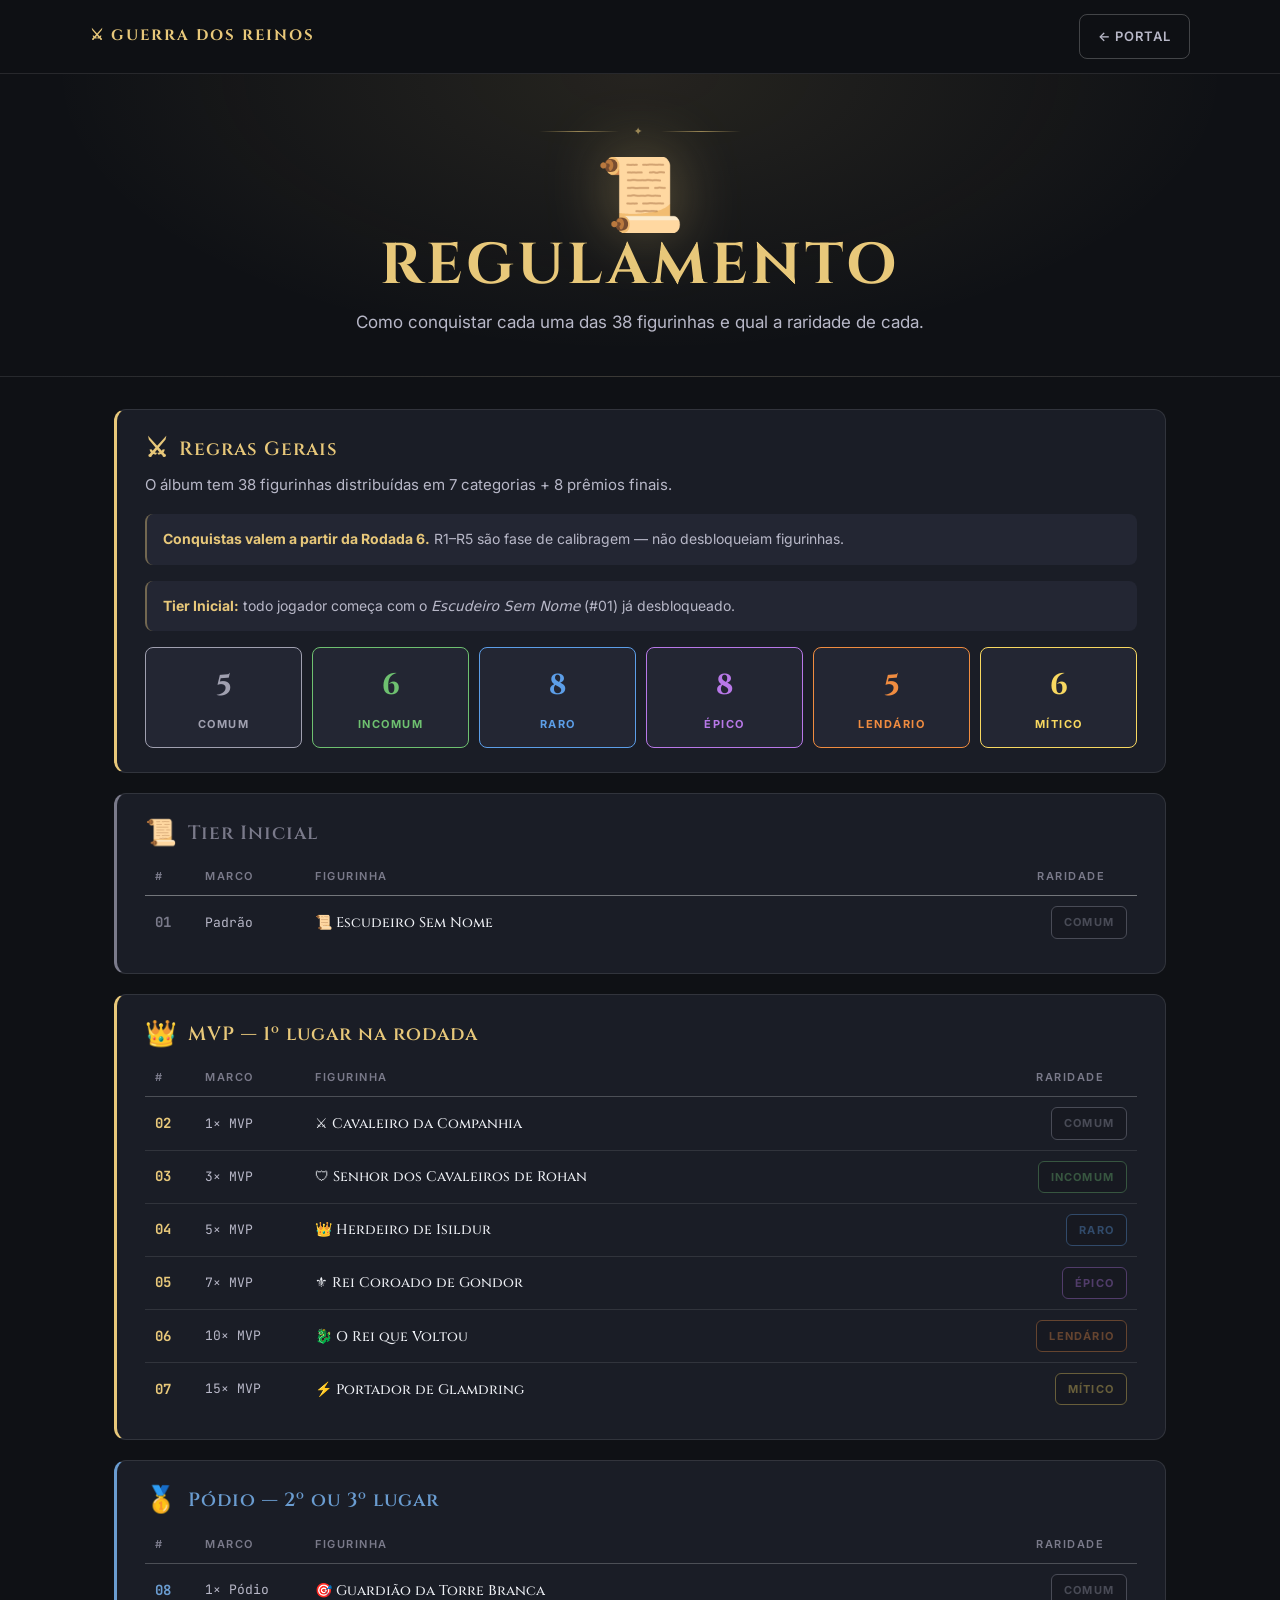
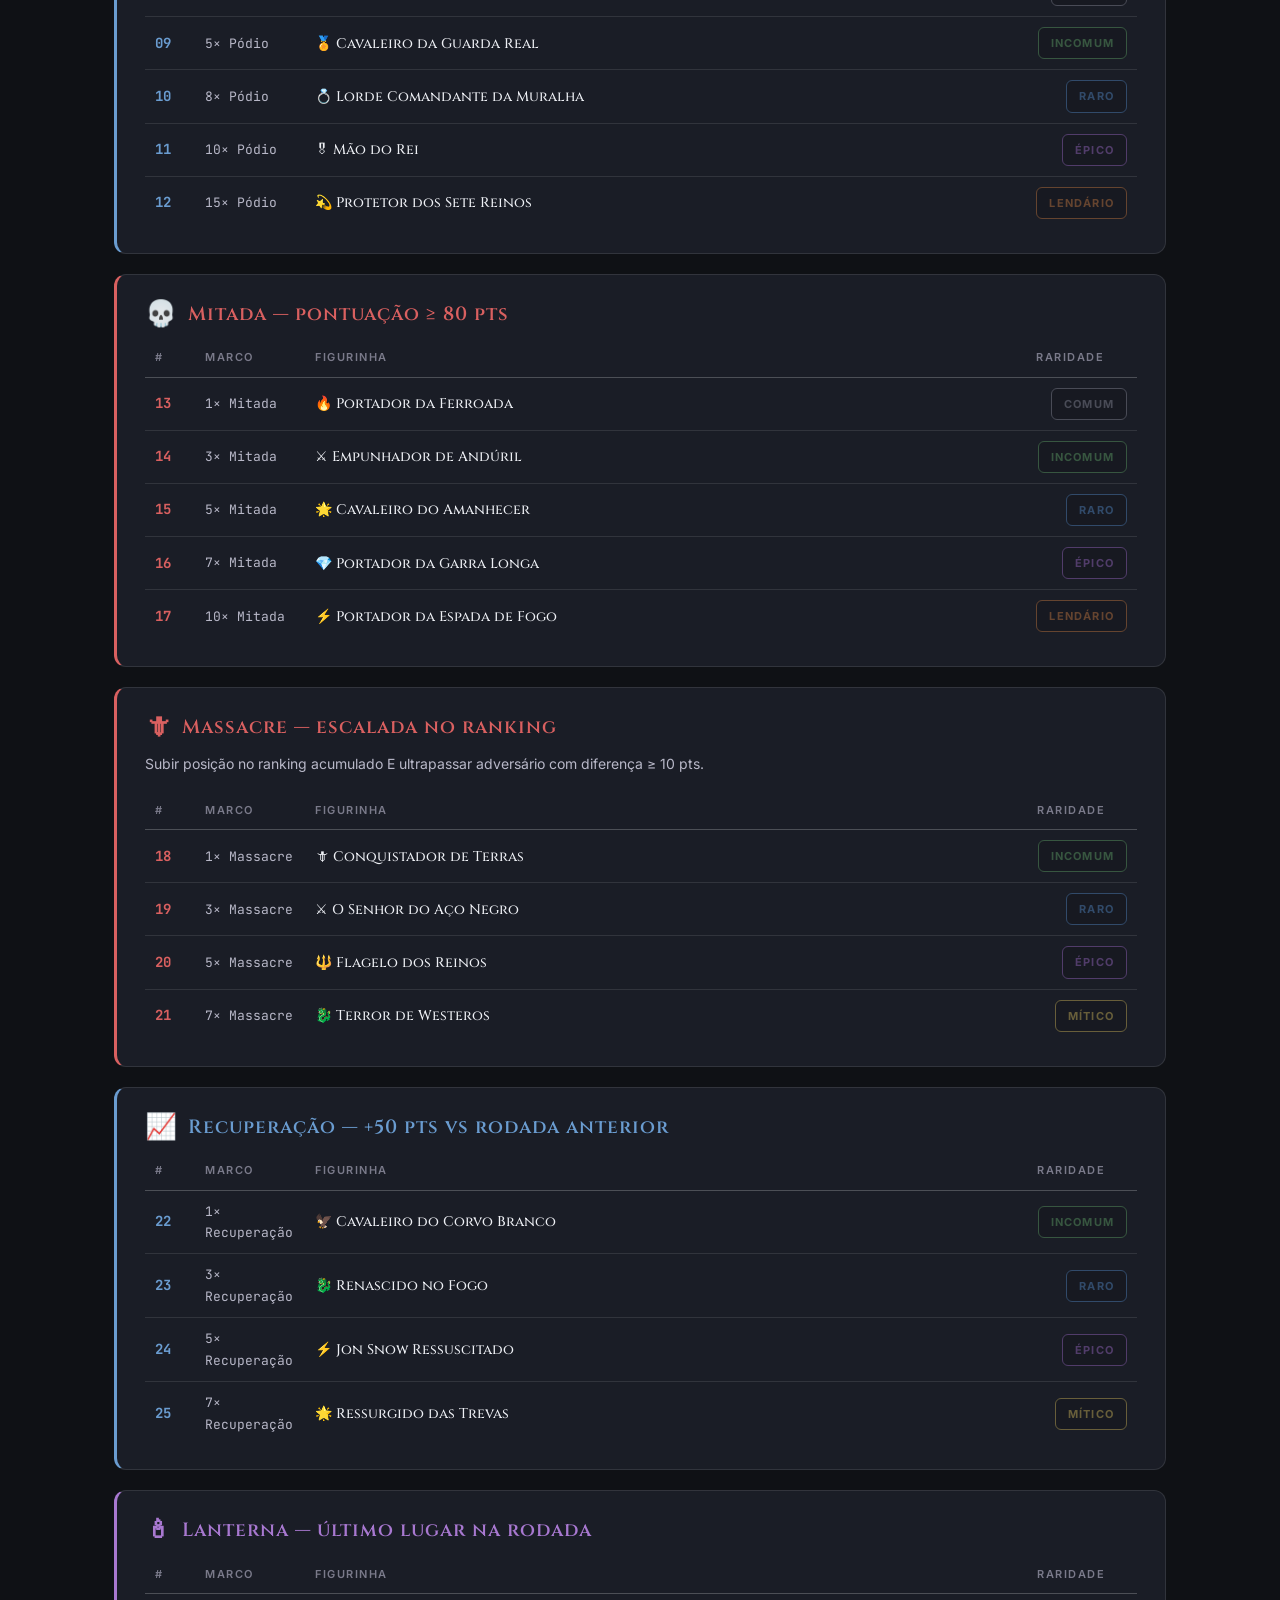
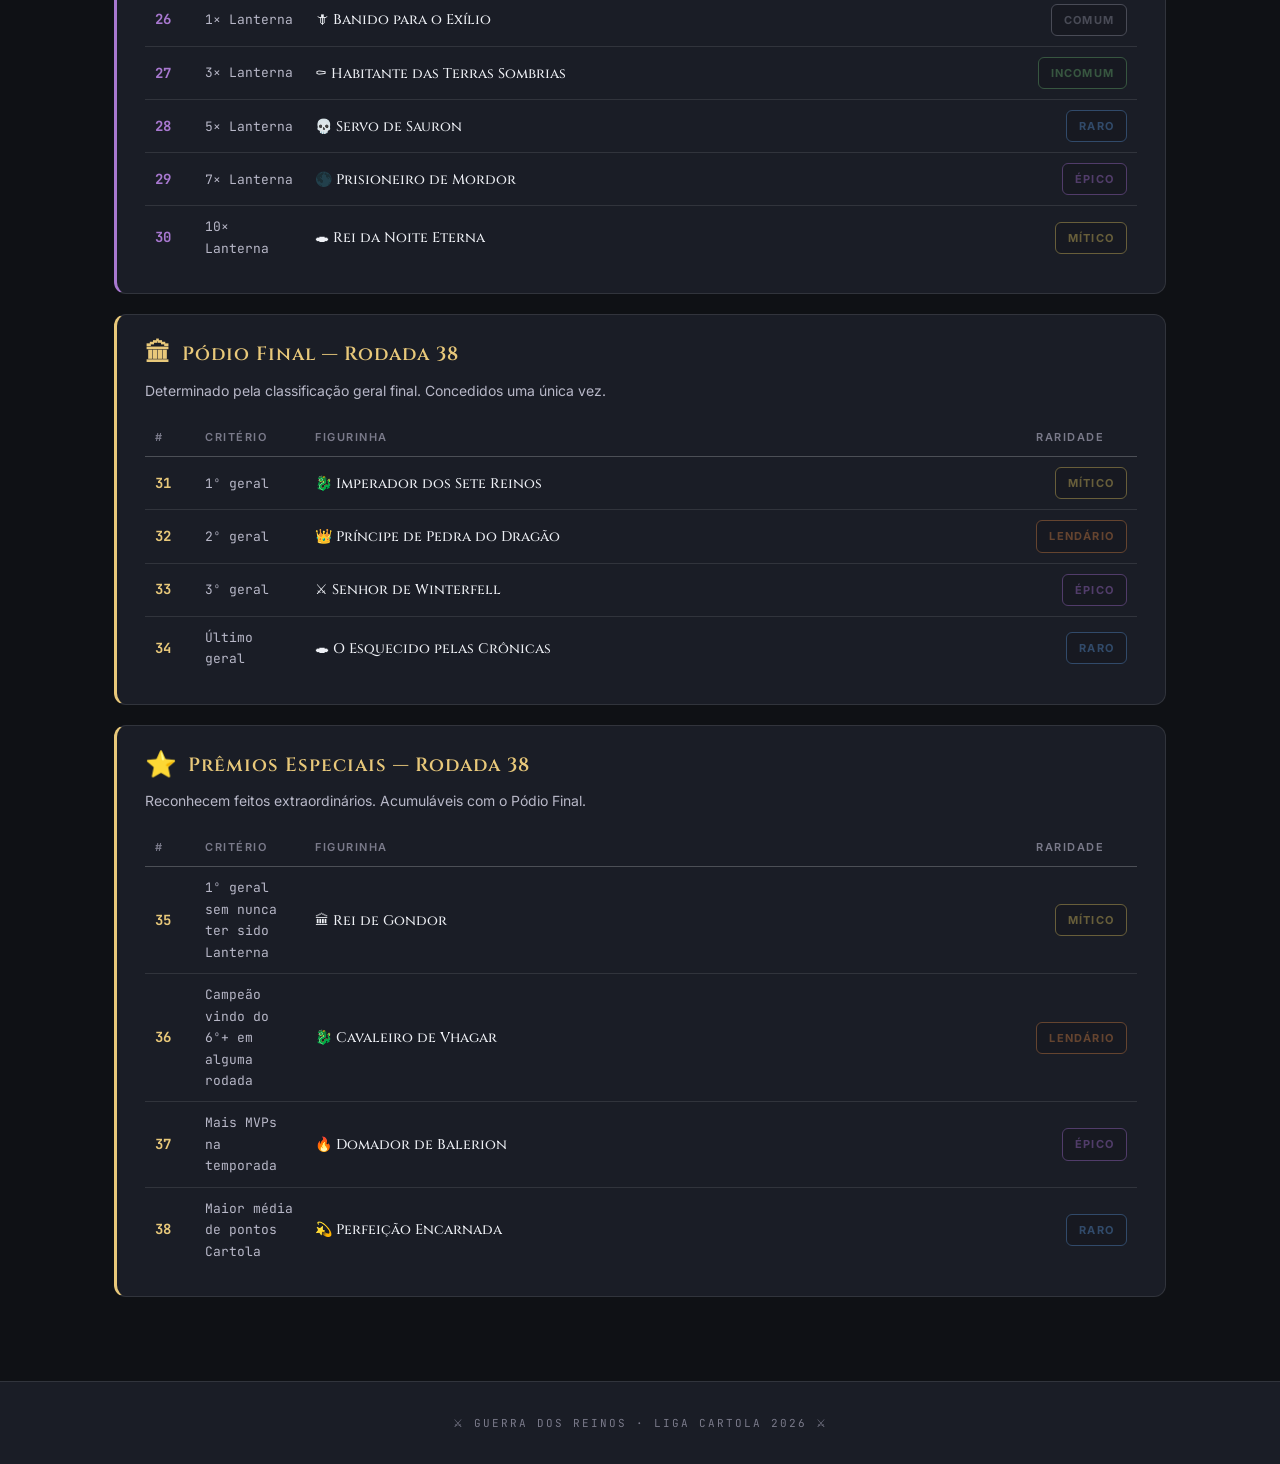
==== commit 70827984: "Add files via upload" ====
--- a/regulamento.html
+++ b/regulamento.html
@@ -82,7 +82,7 @@
   </div>
 </nav>
 
-<header class="header">
+<header class="header header-internal">
   <div class="header-ornament"><span style="font-size:11px;letter-spacing:4px">✦</span></div>
   <span class="brasao-grande">📜</span>
   <h1>Regulamento</h1>
--- a/assets/motor.css
+++ b/assets/motor.css
@@ -1,27 +1,28 @@
 /* ════════════════════════════════════════════════════════════════
-   GUERRA DOS REINOS — Motor CSS · v3 · Álbum
+   GUERRA DOS REINOS — CSS v4 · Álbum 45+ Friendly
+   Fontes maiores, áreas tocáveis grandes, alto contraste
    ════════════════════════════════════════════════════════════════ */
 
 :root {
   --bg:#0f1115; --bg-card:#1a1d26; --bg-surface:#232633; --bg-elevated:#2c2f3d;
-  --text-primary:#e4e4ec; --text-secondary:#a8a8b8; --text-tertiary:#6a6a7a;
-  --border:rgba(255,255,255,.08); --border-strong:rgba(255,255,255,.20);
+  --text-primary:#eef0f5; --text-secondary:#b8b8c8; --text-tertiary:#7a7a8a;
+  --border:rgba(255,255,255,.10); --border-strong:rgba(255,255,255,.22);
   --gold:#e8c87a; --gold-soft:rgba(232,200,122,.10); --gold-strong:rgba(232,200,122,.40);
 
-  /* Tiers heráldicos (categorias) */
+  /* Tiers de categoria */
   --tier-s:#e8c87a; --tier-s-rgb:232,200,122;
   --tier-a:#d96060; --tier-a-rgb:217,96,96;
   --tier-b:#6a9cd0; --tier-b-rgb:106,156,208;
   --tier-c:#a878d0; --tier-c-rgb:168,120,208;
-  --tier-d:#6a6a7a; --tier-d-rgb:106,106,122;
-
-  /* Raridade na Galeria da Liga */
-  --rar-mythic:#f8d878;    /* dourado intenso */
-  --rar-legend:#e8c87a;    /* dourado */
-  --rar-epic:#c878e8;      /* roxo */
-  --rar-rare:#6aa8e8;      /* azul */
-  --rar-uncommon:#7ac070;  /* verde */
-  --rar-common:#8a8a98;    /* cinza */
+  --tier-d:#7a7a8a; --tier-d-rgb:122,122,138;
+
+  /* Raridade FIXA */
+  --rar-comum:    #a0a0b0;      /* cinza claro */
+  --rar-incomum:  #6ec070;      /* verde */
+  --rar-raro:     #5c9ee8;      /* azul */
+  --rar-epico:    #b878e8;      /* roxo */
+  --rar-lendario: #f08c40;      /* laranja */
+  --rar-mitico:   #f8d860;      /* dourado intenso */
 
   --accent: var(--gold);
   --accent-soft: var(--gold-soft);
@@ -32,7 +33,7 @@
 body{
   background:var(--bg);color:var(--text-primary);
   font-family:'Inter',system-ui,sans-serif;
-  font-size:16px;line-height:1.65;min-height:100vh;
+  font-size:17px;line-height:1.65;min-height:100vh;
   -webkit-font-smoothing:antialiased;
   display:flex;flex-direction:column;
 }
@@ -41,9 +42,9 @@
 /* ═════ TOP NAV ═════ */
 .top-nav{
   position:sticky;top:0;z-index:100;
-  background:rgba(15,17,21,.96);backdrop-filter:blur(12px);-webkit-backdrop-filter:blur(12px);
+  background:rgba(15,17,21,.97);backdrop-filter:blur(12px);-webkit-backdrop-filter:blur(12px);
   border-bottom:1px solid var(--border);
-  padding:12px 1rem;
+  padding:14px 1rem;
 }
 .top-nav-inner{
   max-width:1100px;margin:0 auto;
@@ -51,19 +52,21 @@
   gap:12px;flex-wrap:wrap;
 }
 .top-nav-brand{
-  font-family:'Cinzel',serif;font-size:14px;font-weight:700;
+  font-family:'Cinzel',serif;font-size:15px;font-weight:700;
   color:var(--gold);letter-spacing:2px;text-transform:uppercase;
   display:inline-flex;align-items:center;gap:8px;text-decoration:none;
-}
-.top-nav-links{display:flex;gap:6px}
+  min-height:44px;padding:8px 0;
+}
+.top-nav-links{display:flex;gap:8px}
 .top-nav-link{
-  font-family:'Inter',sans-serif;font-size:12px;font-weight:600;
-  letter-spacing:1.2px;color:var(--text-secondary);text-decoration:none;
+  font-family:'Inter',sans-serif;font-size:13px;font-weight:600;
+  letter-spacing:1px;color:var(--text-secondary);text-decoration:none;
   border:1px solid var(--border-strong);
-  padding:9px 14px;border-radius:6px;text-transform:uppercase;
+  padding:11px 18px;border-radius:8px;text-transform:uppercase;
   transition:all .2s;display:inline-flex;align-items:center;gap:6px;
-}
-.top-nav-link:hover{color:var(--gold);border-color:var(--gold)}
+  min-height:44px;
+}
+.top-nav-link:hover,.top-nav-link:active{color:var(--gold);border-color:var(--gold);background:var(--gold-soft)}
 
 /* ═════ HEADER ═════ */
 .header{
@@ -74,31 +77,32 @@
 }
 .back-link{
   position:absolute;top:1rem;left:1rem;
-  font-family:'Inter',sans-serif;font-size:11px;font-weight:600;
-  letter-spacing:1.5px;color:var(--text-tertiary);text-decoration:none;
-  border:1px solid var(--border);padding:8px 12px;border-radius:6px;
+  font-family:'Inter',sans-serif;font-size:13px;font-weight:600;
+  letter-spacing:1px;color:var(--text-secondary);text-decoration:none;
+  border:1px solid var(--border-strong);padding:10px 14px;border-radius:8px;
   text-transform:uppercase;transition:all .2s;
-}
-.back-link:hover{color:var(--accent);border-color:var(--accent-strong);background:var(--accent-soft)}
-.header-ornament{display:flex;align-items:center;justify-content:center;gap:14px;margin-bottom:1rem;color:var(--accent);opacity:.55}
+  min-height:44px;display:inline-flex;align-items:center;
+}
+.back-link:hover,.back-link:active{color:var(--accent);border-color:var(--accent);background:var(--accent-soft)}
+.header-ornament{display:flex;align-items:center;justify-content:center;gap:14px;margin-bottom:1rem;color:var(--accent);opacity:.6}
 .header-ornament::before,.header-ornament::after{content:'';width:80px;height:1px;background:linear-gradient(90deg,transparent,currentColor,transparent)}
 .brasao-grande{
-  font-size:4rem;line-height:1;display:block;margin-bottom:.5rem;
+  font-size:4.5rem;line-height:1;display:block;margin-bottom:.5rem;
   filter:drop-shadow(0 0 32px var(--accent-strong));
 }
 .header h1{
   font-family:'Cinzel',serif;
-  font-size:clamp(2rem,6vw,3.4rem);
+  font-size:clamp(2.2rem,6vw,3.6rem);
   font-weight:700;color:var(--accent);
   letter-spacing:4px;line-height:1;text-transform:uppercase;
 }
 .header-region{
-  font-size:13px;color:var(--text-secondary);margin-top:.75rem;
+  font-size:14px;color:var(--text-secondary);margin-top:.75rem;
   font-family:'JetBrains Mono',monospace;letter-spacing:2px;text-transform:uppercase;
 }
 .header-sub{
-  font-size:16px;color:var(--text-secondary);
-  margin-top:.75rem;max-width:600px;margin-left:auto;margin-right:auto;
+  font-size:17px;color:var(--text-secondary);
+  margin-top:.85rem;max-width:600px;margin-left:auto;margin-right:auto;
 }
 .header-meta{
   display:flex;justify-content:center;margin-top:1.75rem;
@@ -107,103 +111,198 @@
   margin-left:auto;margin-right:auto;overflow:hidden;
 }
 .header-meta-item{
-  flex:1;min-width:120px;padding:12px 14px;
-  font-size:10px;font-weight:600;letter-spacing:1.5px;
+  flex:1;min-width:120px;padding:14px 14px;
+  font-size:11px;font-weight:600;letter-spacing:1.5px;
   color:var(--text-tertiary);text-transform:uppercase;
   border-right:1px solid var(--border);text-align:center;
 }
 .header-meta-item:last-child{border-right:none}
 .header-meta-item span{
   display:block;font-family:'Cinzel',serif;
-  font-size:18px;font-weight:600;color:var(--accent);margin-top:4px;
-}
-
-/* ═════ COMPLETUDE BLOCK (ex stats-bar) ═════ */
-.completude-block{
-  background:var(--bg-card);border-bottom:1px solid var(--border);
-  padding:1.25rem 1.5rem;
-}
-.completude-row{
+  font-size:20px;font-weight:600;color:var(--accent);margin-top:5px;
+}
+
+/* ═════ MURAL DE TROFÉUS (topo da página de jogador) ═════ */
+.mural-block{
   max-width:1100px;margin:0 auto;
-  display:flex;align-items:baseline;gap:12px;flex-wrap:wrap;
-}
-.completude-label{
-  font-family:'Inter',sans-serif;font-size:10px;font-weight:600;
+  padding:14px 1.5rem 16px;
+  background:linear-gradient(180deg,rgba(232,200,122,.04) 0%,transparent 100%);
+  border-bottom:1px solid var(--border);
+}
+.mural-unicas{
+  display:flex;align-items:center;gap:10px;
+  padding:10px 14px;
+  background:rgba(248,216,96,.10);
+  border:1px solid rgba(248,216,96,.30);
+  border-radius:8px;
+  margin-bottom:14px;
+  font-size:14px;color:var(--text-primary);
+}
+.mural-unicas-icon{
+  font-size:20px;
+  filter:drop-shadow(0 0 8px var(--rar-mitico));
+}
+.mural-unicas-text strong{color:var(--rar-mitico);font-weight:700}
+
+.mural-title{
+  font-family:'Cinzel',serif;font-size:13px;font-weight:600;
+  letter-spacing:2px;color:var(--gold);text-transform:uppercase;
+  margin-bottom:10px;
+  display:flex;align-items:center;gap:8px;
+}
+.mural-title-icon{font-size:16px}
+
+.mural-strip{
+  display:flex;gap:12px;
+  overflow-x:auto;
+  scroll-snap-type:x mandatory;
+  -webkit-overflow-scrolling:touch;
+  padding-bottom:6px;
+  scrollbar-width:thin;
+  scrollbar-color:var(--gold-strong) transparent;
+}
+.mural-strip::-webkit-scrollbar{height:6px}
+.mural-strip::-webkit-scrollbar-track{background:transparent}
+.mural-strip::-webkit-scrollbar-thumb{background:var(--gold-strong);border-radius:3px}
+
+.mural-card{
+  position:relative;flex:0 0 200px;aspect-ratio:3/4;
+  background:var(--bg-card);
+  border:2px solid;border-radius:10px;
+  overflow:hidden;cursor:pointer;
+  scroll-snap-align:start;
+  transition:transform .3s,box-shadow .3s;
+  min-height:44px;
+}
+.mural-card:hover,.mural-card:active{
+  transform:translateY(-4px) scale(1.03);
+}
+.mural-card.rar-comum    { border-color:var(--rar-comum);    box-shadow:0 0 20px rgba(160,160,176,.25) }
+.mural-card.rar-incomum  { border-color:var(--rar-incomum);  box-shadow:0 0 20px rgba(110,192,112,.25) }
+.mural-card.rar-raro     { border-color:var(--rar-raro);     box-shadow:0 0 20px rgba(92,158,232,.30) }
+.mural-card.rar-epico    { border-color:var(--rar-epico);    box-shadow:0 0 22px rgba(184,120,232,.35) }
+.mural-card.rar-lendario { border-color:var(--rar-lendario); box-shadow:0 0 24px rgba(240,140,64,.40) }
+.mural-card.rar-mitico   { border-color:var(--rar-mitico);   box-shadow:0 0 28px rgba(248,216,96,.50) }
+
+.mural-card-img{
+  position:absolute;inset:0;width:100%;height:100%;
+  object-fit:cover;object-position:center top;
+}
+.mural-card-shade{
+  position:absolute;inset:0;
+  background:linear-gradient(180deg,transparent 50%,rgba(15,17,21,.95) 100%);
+}
+.mural-card-info{
+  position:absolute;bottom:0;left:0;right:0;padding:10px 12px;
+}
+.mural-card-name{
+  font-family:'Cinzel',serif;font-size:13px;font-weight:600;
+  color:var(--text-primary);line-height:1.2;
+  text-shadow:0 1px 6px rgba(0,0,0,.9);
+}
+.mural-unico-badge{
+  position:absolute;top:8px;right:8px;z-index:2;
+  background:var(--rar-mitico);color:var(--bg);
+  font-family:'Inter',sans-serif;font-size:10px;font-weight:700;
+  letter-spacing:1.5px;padding:4px 8px;border-radius:4px;
+  box-shadow:0 0 14px var(--rar-mitico);
+}
+
+/* ═════ BOTÃO COMPARTILHAR ═════ */
+.btn-share{
+  display:flex;align-items:center;justify-content:center;gap:8px;
+  width:100%;margin-top:1.25rem;
+  font-family:'Inter',sans-serif;font-size:14px;font-weight:600;
+  letter-spacing:.5px;color:var(--text-primary);
+  background:var(--bg-surface);border:1px solid var(--border-strong);
+  padding:13px 18px;border-radius:8px;cursor:pointer;
+  transition:all .2s;
+  min-height:48px;
+}
+.btn-share:hover,.btn-share:active{
+  background:var(--accent-soft);border-color:var(--accent);color:var(--accent);
+}
+.btn-share.copiado{
+  background:rgba(110,192,112,.15);border-color:var(--rar-incomum);color:var(--rar-incomum);
+}
+
+/* ═════ STATS COMPACTOS (3 LINHAS) ═════ */
+.stats-compact{
+  max-width:1100px;margin:0 auto;
+  background:var(--bg-card);
+  padding:14px 1.5rem;
+  border-bottom:1px solid var(--border);
+}
+.stats-row1{
+  display:flex;align-items:center;gap:12px;flex-wrap:wrap;
+}
+.stats-num{
+  font-family:'Cinzel',serif;font-size:26px;font-weight:700;
+  color:var(--accent);line-height:1;
+}
+.stats-num-total{opacity:.5;font-size:18px}
+.stats-label{
+  font-family:'Inter',sans-serif;font-size:11px;font-weight:600;
   letter-spacing:2px;color:var(--text-tertiary);text-transform:uppercase;
 }
-.completude-val{
-  font-family:'Cinzel',serif;font-size:28px;font-weight:700;color:var(--accent);
-}
-.completude-pct{
+.stats-bar{
+  flex:1;min-width:120px;height:8px;
+  background:var(--bg-surface);border-radius:4px;overflow:hidden;
+}
+.stats-bar-fill{
+  height:100%;background:var(--accent);
+  border-radius:4px;transition:width .8s cubic-bezier(.2,.8,.2,1);
+  box-shadow:0 0 12px var(--accent-strong);
+}
+.stats-pct{
   font-family:'JetBrains Mono',monospace;font-size:14px;font-weight:600;
-  color:var(--text-secondary);margin-left:auto;
-}
-.completude-bar{
-  max-width:1100px;margin:.75rem auto 0;
-  height:6px;background:var(--bg-surface);border-radius:3px;overflow:hidden;
-}
-.completude-bar-fill{
-  height:100%;background:linear-gradient(90deg,var(--accent),var(--accent));
-  border-radius:3px;transition:width .8s cubic-bezier(.2,.8,.2,1);
-  box-shadow:0 0 16px var(--accent-strong);
-}
-.completude-last{
-  max-width:1100px;margin:.75rem auto 0;
-  display:flex;gap:8px;flex-wrap:wrap;align-items:baseline;
+  color:var(--text-secondary);min-width:40px;text-align:right;
+}
+.stats-row2{
+  display:flex;justify-content:space-between;flex-wrap:wrap;gap:8px;
+  margin-top:10px;
+}
+.cat-mini{
+  display:flex;align-items:center;gap:5px;
+  background:var(--bg-surface);border:1px solid var(--border);
+  border-radius:6px;padding:6px 10px;
+  font-size:13px;flex:1;min-width:80px;justify-content:center;
+}
+.cat-mini-icon{font-size:14px}
+.cat-mini-count{
+  font-family:'JetBrains Mono',monospace;font-weight:600;
+  color:var(--text-primary);
+}
+.stats-row3{
+  margin-top:10px;
+  display:flex;flex-wrap:wrap;align-items:baseline;gap:8px;
   font-size:13px;
 }
-.completude-last-label{color:var(--text-tertiary);font-weight:500}
-.completude-last-name{font-family:'Cinzel',serif;font-weight:600;color:var(--accent)}
-.completude-last-meta{
-  font-family:'JetBrains Mono',monospace;font-size:11px;color:var(--text-tertiary);
-}
-
-/* Progresso por categoria (sticker book vibes) */
-.progresso-cats{
-  max-width:1100px;margin:1rem auto 0;
-  display:grid;gap:6px;
-}
-.progresso-cat{
-  display:grid;grid-template-columns:90px 1fr 50px;
-  align-items:center;gap:12px;
-  padding:6px 0;
-}
-.progresso-label{
-  font-family:'Inter',sans-serif;font-size:10px;font-weight:600;
-  letter-spacing:1.5px;color:var(--text-tertiary);text-transform:uppercase;
-}
-.progresso-stickers{
-  display:flex;gap:6px;flex-wrap:wrap;
-}
-.sticker{
-  font-size:14px;display:inline-block;line-height:1;
-  filter:drop-shadow(0 0 4px currentColor);
-}
-.sticker.empty{color:var(--text-tertiary);opacity:.4;filter:none;font-size:12px}
-.progresso-count{
-  font-family:'JetBrains Mono',monospace;font-size:11px;color:var(--text-secondary);
-  text-align:right;
+.stats-row3-label{color:var(--text-tertiary);font-weight:500}
+.stats-row3-name{font-family:'Cinzel',serif;font-weight:600;color:var(--accent);font-size:15px}
+.stats-row3-meta{
+  font-family:'JetBrains Mono',monospace;font-size:12px;color:var(--text-tertiary);
 }
 
 /* ═════ NAV INTERNO ═════ */
 .page-nav{
-  position:sticky;top:53px;z-index:50;
-  background:rgba(15,17,21,.96);backdrop-filter:blur(8px);
+  position:sticky;top:60px;z-index:50;
+  background:rgba(15,17,21,.97);backdrop-filter:blur(8px);
   border-bottom:1px solid var(--border);
-  padding:10px 1rem;
+  padding:11px 1rem;
 }
 .page-nav-inner{
   max-width:1100px;margin:0 auto;
-  display:flex;gap:6px;justify-content:center;flex-wrap:wrap;
+  display:flex;gap:8px;justify-content:center;flex-wrap:wrap;
 }
 .nav-btn{
-  font-family:'Inter',sans-serif;font-size:12px;font-weight:600;
+  font-family:'Inter',sans-serif;font-size:13px;font-weight:600;
   letter-spacing:1.2px;color:var(--text-secondary);
   background:transparent;border:1px solid var(--border-strong);
-  padding:8px 16px;border-radius:6px;cursor:pointer;text-transform:uppercase;
-  transition:all .2s;
-}
-.nav-btn:hover{color:var(--accent);border-color:var(--accent-strong)}
+  padding:11px 20px;border-radius:8px;cursor:pointer;text-transform:uppercase;
+  transition:all .2s;min-height:44px;
+}
+.nav-btn:hover,.nav-btn:active{color:var(--accent);border-color:var(--accent-strong)}
 .nav-btn.active{color:var(--accent);border-color:var(--accent);background:var(--accent-soft)}
 
 /* ═════ CONTENT ═════ */
@@ -213,35 +312,35 @@
 
 .section-title{
   display:flex;align-items:center;justify-content:center;gap:16px;
-  font-family:'Cinzel',serif;font-size:13px;font-weight:700;
+  font-family:'Cinzel',serif;font-size:14px;font-weight:700;
   letter-spacing:4px;color:var(--text-primary);
   margin:0 0 1.5rem;text-transform:uppercase;
 }
 .section-title::before,.section-title::after{
   content:'';flex:1;max-width:200px;height:1px;
-  background:linear-gradient(90deg,transparent,var(--accent),transparent);opacity:.35;
+  background:linear-gradient(90deg,transparent,var(--accent),transparent);opacity:.4;
 }
 .section-title.spaced{margin-top:3rem}
 .section-intro{
-  text-align:center;color:var(--text-secondary);font-size:15px;
-  max-width:680px;margin:0 auto 2rem;
+  text-align:center;color:var(--text-secondary);font-size:16px;
+  max-width:680px;margin:0 auto 2rem;line-height:1.6;
 }
 
 .group-title{
-  font-family:'Cinzel',serif;font-size:11px;font-weight:600;
+  font-family:'Cinzel',serif;font-size:13px;font-weight:600;
   letter-spacing:3px;color:var(--gt-color,var(--accent));text-transform:uppercase;
   margin:2rem 0 1rem;display:flex;align-items:center;gap:12px;
 }
 .group-title::before,.group-title::after{
-  content:'';flex:1;height:1px;background:var(--gt-color,var(--accent));opacity:.25;
-}
-.group-title-icon{font-size:12px}
+  content:'';flex:1;height:1px;background:var(--gt-color,var(--accent));opacity:.3;
+}
+.group-title-icon{font-size:14px}
 
 /* ═════ FIGURINHAS — ÁLBUM ═════ */
 .creature-grid{
   display:grid;
-  grid-template-columns:repeat(auto-fill,minmax(200px,1fr));
-  gap:16px;margin-bottom:1.5rem;
+  grid-template-columns:repeat(auto-fill,minmax(220px,1fr));
+  gap:18px;margin-bottom:1.5rem;
 }
 .creature-card{
   position:relative;background:var(--bg-card);
@@ -249,51 +348,29 @@
   cursor:pointer;
   transition:transform .35s cubic-bezier(.2,.8,.2,1),box-shadow .35s,border-color .25s;
   aspect-ratio:3/4;display:block;
-}
-
-/* CONQUISTADA — brilhante, badge, borda viva */
+  min-height:44px;
+}
+
 .creature-card.unlocked{
   border-color:var(--card-color,var(--accent-strong));
-  box-shadow:0 4px 18px rgba(0,0,0,.4),0 0 0 1px rgba(var(--tier-s-rgb),.05);
-}
-.creature-card.unlocked:hover{
+  box-shadow:0 4px 18px rgba(0,0,0,.4);
+}
+.creature-card.unlocked:hover,.creature-card.unlocked:active{
   transform:translateY(-6px) scale(1.02);
   box-shadow:0 18px 38px rgba(0,0,0,.55),0 0 24px var(--card-color,var(--accent-strong));
 }
 
-/* SILHUETA (bloqueada) — escura, dessaturada, intrigante */
 .creature-card.silhouette{
   border-style:dashed;border-color:var(--border);
 }
 .creature-card.silhouette .card-image{
-  filter:grayscale(1) brightness(.32) contrast(1.15);
-  opacity:.55;
-}
-.creature-card.silhouette:hover{
+  filter:grayscale(1) brightness(.32) contrast(1.15);opacity:.55;
+}
+.creature-card.silhouette:hover,.creature-card.silhouette:active{
   transform:translateY(-3px);
-  border-style:solid;
-  border-color:var(--card-color,var(--border-strong));
-}
-.creature-card.silhouette:hover .card-image{
-  filter:grayscale(.7) brightness(.45) contrast(1.1);
-  opacity:.7;
-}
-
-/* PRÊMIO FINAL — estilo silhouette mas com glow dourado */
-.creature-card.premio{
-  border-color:rgba(var(--tier-s-rgb),.25);border-style:solid;
-}
-.creature-card.premio .card-image{
-  filter:grayscale(.4) brightness(.55) contrast(1.05);
-  opacity:.75;
-}
-.creature-card.premio:hover .card-image{
-  filter:grayscale(0) brightness(.85) contrast(1);opacity:.95;
-}
-.creature-card.premio:hover{
-  border-color:var(--tier-s);
-  box-shadow:0 14px 30px rgba(0,0,0,.5),0 0 28px rgba(var(--tier-s-rgb),.35);
-}
+  border-style:solid;border-color:var(--card-color,var(--border-strong));
+}
+.creature-card.silhouette:hover .card-image{filter:grayscale(.7) brightness(.45) contrast(1.1);opacity:.7}
 
 .card-image-wrap{position:relative;width:100%;height:100%;overflow:hidden}
 .card-image{
@@ -319,220 +396,215 @@
   position:absolute;top:0;left:0;right:0;height:3px;
   background:var(--card-color,var(--accent));z-index:2;
 }
-.card-num-badge{
-  position:absolute;top:10px;right:10px;z-index:3;
-  font-family:'JetBrains Mono',monospace;font-size:10px;font-weight:700;
-  padding:3px 7px;border-radius:4px;
-  background:rgba(15,17,21,.85);backdrop-filter:blur(6px);
-  color:var(--card-color,var(--accent));
-  border:1px solid var(--card-color,var(--accent));letter-spacing:1px;
-}
-/* Estampa de "conquistado" — selo Panini */
 .card-stamp{
   position:absolute;top:10px;left:10px;z-index:3;
-  width:32px;height:32px;border-radius:50%;
+  width:36px;height:36px;border-radius:50%;
   background:var(--card-color,var(--accent));color:var(--bg);
   display:flex;align-items:center;justify-content:center;
-  font-size:14px;font-weight:700;
+  font-size:16px;font-weight:700;
   box-shadow:0 0 16px var(--card-color,var(--accent));
-  animation:stampPulse 3s ease-in-out infinite;
-}
-.card-stamp.small{width:26px;height:26px;font-size:12px}
-.card-stamp.gold{background:var(--gold);box-shadow:0 0 20px var(--gold)}
-@keyframes stampPulse{
-  0%,100%{transform:scale(1)}
-  50%{transform:scale(1.08)}
-}
-/* Cadeado central pra silhuetas */
+}
 .card-locked-overlay{
   position:absolute;top:50%;left:50%;z-index:3;
   transform:translate(-50%,-65%);
-  width:48px;height:48px;border-radius:50%;
+  width:54px;height:54px;border-radius:50%;
   background:rgba(15,17,21,.7);backdrop-filter:blur(6px);
   border:1px solid var(--border-strong);
   display:flex;align-items:center;justify-content:center;
-  font-size:18px;color:var(--text-tertiary);
+  font-size:20px;color:var(--text-tertiary);
 }
 .creature-card.silhouette:hover .card-locked-overlay{
-  background:rgba(15,17,21,.5);
-  border-color:var(--card-color,var(--border-strong));
-  color:var(--card-color,var(--text-secondary));
-}
-/* Badges de prêmios */
-.lidera-tag{
-  position:absolute;top:10px;left:10px;z-index:3;
-  font-size:9px;font-weight:700;letter-spacing:1.5px;
-  padding:4px 9px;border-radius:4px;
-  background:var(--gold);color:var(--bg);text-transform:uppercase;
-  box-shadow:0 0 14px var(--gold-strong);
-}
-.lider-tag{
-  position:absolute;top:10px;left:10px;z-index:3;
-  font-size:10px;font-weight:600;
-  padding:3px 8px;border-radius:4px;
-  background:rgba(232,200,122,.15);color:var(--tier-s);
-  border:1px solid rgba(232,200,122,.3);
-}
-.lider-tag.empty{
-  background:rgba(15,17,21,.7);color:var(--text-tertiary);
-  border-color:var(--border);
-}
-
+  background:rgba(15,17,21,.5);border-color:var(--card-color);color:var(--card-color);
+}
 .card-info{
   position:absolute;bottom:0;left:0;right:0;padding:14px 16px;z-index:2;
 }
 .card-marco{
-  font-family:'JetBrains Mono',monospace;font-size:10px;font-weight:600;
-  color:var(--card-color,var(--accent));letter-spacing:2px;text-transform:uppercase;
+  font-family:'JetBrains Mono',monospace;font-size:11px;font-weight:600;
+  color:var(--card-color,var(--accent));letter-spacing:1.5px;text-transform:uppercase;
   margin-bottom:5px;
 }
 .card-name{
-  font-family:'Cinzel',serif;font-size:17px;font-weight:600;
+  font-family:'Cinzel',serif;font-size:18px;font-weight:600;
   color:var(--text-primary);line-height:1.2;
   text-shadow:0 1px 8px rgba(0,0,0,.85);
 }
-.card-name.silhouette-name{
-  color:var(--text-tertiary);font-style:italic;
-}
+.card-name.silhouette-name{color:var(--text-tertiary);font-style:italic}
 .card-falta{
-  font-family:'JetBrains Mono',monospace;font-size:11px;
-  color:var(--text-secondary);margin-bottom:5px;
-  background:rgba(15,17,21,.6);padding:2px 6px;border-radius:3px;
+  font-family:'JetBrains Mono',monospace;font-size:12px;font-weight:600;
+  color:var(--text-secondary);margin-bottom:6px;
+  background:rgba(15,17,21,.7);padding:3px 8px;border-radius:4px;
   display:inline-block;letter-spacing:.5px;
 }
 
-/* ═════ GALERIA DA LIGA ═════ */
+/* ═════ TAGS DE RARIDADE ═════ */
+.rar-pill{
+  display:inline-block;
+  font-family:'Inter',sans-serif;font-size:11px;font-weight:700;
+  letter-spacing:1.2px;text-transform:uppercase;
+  padding:6px 12px;border-radius:6px;border:1px solid;
+  background:rgba(15,17,21,.7);
+  cursor:pointer;transition:all .2s;
+  min-height:32px;
+}
+button.rar-pill{
+  font-family:'Inter',sans-serif;
+}
+.rar-pill.rar-comum    { color:var(--rar-comum);    border-color:var(--rar-comum) }
+.rar-pill.rar-incomum  { color:var(--rar-incomum);  border-color:var(--rar-incomum) }
+.rar-pill.rar-raro     { color:var(--rar-raro);     border-color:var(--rar-raro) }
+.rar-pill.rar-epico    { color:var(--rar-epico);    border-color:var(--rar-epico) }
+.rar-pill.rar-lendario { color:var(--rar-lendario); border-color:var(--rar-lendario) }
+.rar-pill.rar-mitico   { color:var(--rar-mitico);   border-color:var(--rar-mitico) }
+.rar-pill:not(.active){opacity:.35}
+.rar-pill.active{opacity:1;box-shadow:0 0 12px currentColor}
+
+.rar-tag{
+  font-family:'Inter',sans-serif;font-size:10px;font-weight:700;letter-spacing:1px;
+  padding:4px 8px;border-radius:5px;text-transform:uppercase;
+  background:rgba(15,17,21,.92);backdrop-filter:blur(6px);
+  border:1px solid;
+  z-index:3;
+}
+.rar-tag.rar-comum    { color:var(--rar-comum);    border-color:var(--rar-comum) }
+.rar-tag.rar-incomum  { color:var(--rar-incomum);  border-color:var(--rar-incomum) }
+.rar-tag.rar-raro     { color:var(--rar-raro);     border-color:var(--rar-raro) }
+.rar-tag.rar-epico    { color:var(--rar-epico);    border-color:var(--rar-epico) }
+.rar-tag.rar-lendario { color:var(--rar-lendario); border-color:var(--rar-lendario) }
+.rar-tag.rar-mitico   { color:var(--rar-mitico);   border-color:var(--rar-mitico) }
+
+/* ═════ GALERIA NO PORTAL ═════ */
+.galeria-header{margin-bottom:1.5rem;text-align:center}
 .raridade-legenda{
   display:flex;flex-wrap:wrap;gap:8px;justify-content:center;
-  margin-bottom:2rem;
-}
-.rar-pill{
-  font-family:'Inter',sans-serif;font-size:10px;font-weight:700;
-  letter-spacing:1.2px;text-transform:uppercase;
-  padding:5px 11px;border-radius:4px;border:1px solid;
-  background:rgba(15,17,21,.6);
-}
-.rar-pill.rar-mythic   { color:var(--rar-mythic);   border-color:var(--rar-mythic) }
-.rar-pill.rar-legend   { color:var(--rar-legend);   border-color:var(--rar-legend) }
-.rar-pill.rar-epic     { color:var(--rar-epic);     border-color:var(--rar-epic) }
-.rar-pill.rar-rare     { color:var(--rar-rare);     border-color:var(--rar-rare) }
-.rar-pill.rar-uncommon { color:var(--rar-uncommon); border-color:var(--rar-uncommon) }
-.rar-pill.rar-common   { color:var(--rar-common);   border-color:var(--rar-common) }
+}
+.raridade-legenda .rar-pill{
+  border-style:solid;
+}
 
 .galeria-grid{
   display:grid;
-  grid-template-columns:repeat(auto-fill,minmax(180px,1fr));
-  gap:14px;
+  grid-template-columns:repeat(auto-fill,minmax(200px,1fr));
+  gap:16px;
 }
 .galeria-card{
   position:relative;background:var(--bg-card);
-  border:1px solid var(--border);border-radius:10px;overflow:hidden;
+  border:2px solid var(--border);border-radius:12px;overflow:hidden;
   cursor:pointer;
-  transition:transform .35s cubic-bezier(.2,.8,.2,1),box-shadow .35s,border-color .25s;
+  transition:transform .35s cubic-bezier(.2,.8,.2,1),box-shadow .35s;
   aspect-ratio:3/4;
 }
-.galeria-card:hover{
-  transform:translateY(-4px) scale(1.02);
-  box-shadow:0 12px 28px rgba(0,0,0,.5);
-}
-.galeria-card.rar-mythic   { border-color:var(--rar-mythic) }
-.galeria-card.rar-legend   { border-color:var(--rar-legend) }
-.galeria-card.rar-epic     { border-color:var(--rar-epic) }
-.galeria-card.rar-rare     { border-color:var(--rar-rare) }
-.galeria-card.rar-uncommon { border-color:var(--rar-uncommon) }
-.galeria-card.rar-common   { border-color:var(--rar-common) }
-
-.galeria-card:not(.meu) .card-image{
-  filter:grayscale(.6) brightness(.7);opacity:.7;
-}
-.galeria-card.meu .card-image{
-  filter:none;opacity:1;
-}
-.galeria-card.meu{box-shadow:0 0 0 2px var(--accent),0 4px 18px rgba(0,0,0,.4)}
-.galeria-card:not(.meu):hover .card-image{filter:grayscale(.2) brightness(.9);opacity:.92}
+.galeria-card.rar-comum    { border-color:var(--rar-comum) }
+.galeria-card.rar-incomum  { border-color:var(--rar-incomum) }
+.galeria-card.rar-raro     { border-color:var(--rar-raro) }
+.galeria-card.rar-epico    { border-color:var(--rar-epico) }
+.galeria-card.rar-lendario { border-color:var(--rar-lendario) }
+.galeria-card.rar-mitico   { border-color:var(--rar-mitico) }
+.galeria-card:hover,.galeria-card:active{
+  transform:translateY(-5px) scale(1.02);
+  box-shadow:0 14px 32px rgba(0,0,0,.55);
+}
+.galeria-card.ninguem .card-image{
+  filter:grayscale(1) brightness(.4);opacity:.5;
+}
+.galeria-card.ninguem:hover .card-image{filter:grayscale(.5) brightness(.6);opacity:.7}
 
 .rar-line{
-  position:absolute;top:0;left:0;right:0;height:3px;z-index:2;
-}
-.rar-tag{
-  position:absolute;top:10px;right:10px;z-index:3;
-  font-family:'Inter',sans-serif;font-size:9px;font-weight:700;letter-spacing:1.2px;
-  padding:3px 7px;border-radius:4px;text-transform:uppercase;
-  background:rgba(15,17,21,.85);backdrop-filter:blur(6px);
-  border:1px solid;
-}
-.rar-count{
-  font-family:'JetBrains Mono',monospace;font-size:10px;
-  color:var(--text-tertiary);margin-top:5px;letter-spacing:.5px;
+  position:absolute;top:0;left:0;right:0;height:4px;z-index:2;
+}
+.galeria-card .rar-tag{
+  position:absolute;top:12px;right:12px;z-index:3;
+}
+.card-donos{
+  margin-top:6px;
+}
+.donos-count{
+  font-family:'JetBrains Mono',monospace;font-size:12px;font-weight:600;
+  color:var(--text-secondary);
+  background:rgba(15,17,21,.75);padding:3px 8px;border-radius:4px;
+  display:inline-block;
+}
+.donos-empty{
+  font-family:'Inter',sans-serif;font-size:11px;font-style:italic;
+  color:var(--text-tertiary);
 }
 
 /* ═════ MODAL ═════ */
 .modal-overlay{
   position:fixed;inset:0;z-index:1000;
-  background:rgba(0,0,0,.85);backdrop-filter:blur(8px);
+  background:rgba(0,0,0,.88);backdrop-filter:blur(8px);
   display:flex;align-items:center;justify-content:center;padding:1rem;
   opacity:0;pointer-events:none;transition:opacity .25s;
 }
 .modal-overlay.open{opacity:1;pointer-events:auto}
 .modal{
   background:var(--bg-card);border:1px solid var(--border-strong);
-  border-radius:16px;max-width:560px;width:100%;max-height:90vh;
+  border-radius:16px;max-width:560px;width:100%;max-height:92vh;
   overflow-y:auto;position:relative;
-  border-top:3px solid var(--card-color,var(--accent));
+  border-top:4px solid var(--card-color,var(--accent));
 }
 .modal-close{
   position:absolute;top:14px;right:14px;z-index:5;
-  width:36px;height:36px;border-radius:50%;
-  background:rgba(15,17,21,.7);border:1px solid var(--border);
-  color:var(--text-secondary);cursor:pointer;
-  display:flex;align-items:center;justify-content:center;font-size:18px;
-}
-.modal-close:hover{color:var(--accent);border-color:var(--accent-strong)}
+  width:44px;height:44px;border-radius:50%;
+  background:rgba(15,17,21,.85);border:1px solid var(--border);
+  color:var(--text-primary);cursor:pointer;
+  display:flex;align-items:center;justify-content:center;font-size:22px;
+}
+.modal-close:hover,.modal-close:active{color:var(--accent);border-color:var(--accent)}
 .modal-img{
   width:100%;aspect-ratio:3/4;object-fit:cover;
   background:var(--bg-surface);
 }
 .modal-img.silhouette-img{filter:grayscale(1) brightness(.4) contrast(1.15);opacity:.7}
 .modal-body{padding:1.5rem 1.75rem 1.75rem}
-.modal-tier{margin-bottom:.5rem}
+.modal-tier{margin-bottom:.6rem;display:flex;align-items:center;flex-wrap:wrap;gap:8px}
 .modal-name{
-  font-family:'Cinzel',serif;font-size:1.5rem;font-weight:700;
+  font-family:'Cinzel',serif;font-size:1.7rem;font-weight:700;
   color:var(--card-color,var(--accent));line-height:1.2;
 }
 .modal-marco{
-  font-family:'JetBrains Mono',monospace;font-size:11px;
-  color:var(--text-tertiary);letter-spacing:1px;
-  margin-top:6px;margin-bottom:1rem;line-height:1.5;
+  font-family:'JetBrains Mono',monospace;font-size:13px;
+  color:var(--text-secondary);letter-spacing:.5px;
+  margin-top:8px;margin-bottom:1rem;line-height:1.5;
 }
 .modal-marco strong{color:var(--text-primary)}
-.modal-desc{font-size:14px;color:var(--text-secondary);line-height:1.7}
+.modal-criterio{
+  font-size:14px;color:var(--text-secondary);
+  background:var(--bg-surface);padding:11px 14px;border-radius:8px;
+  margin-bottom:1rem;line-height:1.6;
+  border-left:3px solid var(--card-color,var(--accent));
+}
+.modal-criterio strong{color:var(--text-primary);font-weight:700}
+.modal-section-title{
+  font-family:'Inter',sans-serif;font-size:11px;font-weight:700;
+  letter-spacing:2px;color:var(--text-tertiary);text-transform:uppercase;
+  margin-bottom:8px;
+}
+.modal-desc{font-size:14px;color:var(--text-secondary);line-height:1.7;margin-top:1rem;font-style:italic}
 .modal-donos{
-  display:flex;flex-wrap:wrap;gap:6px;margin-top:.5rem;
+  display:flex;flex-wrap:wrap;gap:6px;
 }
 .modal-dono{
-  font-family:'Cinzel',serif;font-size:12px;font-weight:600;
-  padding:5px 11px;border-radius:4px;
-  background:var(--bg-surface);border:1px solid var(--border);color:var(--text-secondary);
-}
-.modal-dono.me{
-  background:var(--accent-soft);color:var(--accent);
-  border-color:var(--accent-strong);
+  font-family:'Cinzel',serif;font-size:13px;font-weight:600;
+  padding:6px 12px;border-radius:6px;
+  background:var(--bg-surface);border:1px solid var(--border);color:var(--text-primary);
+  min-height:32px;display:inline-flex;align-items:center;
 }
 
 /* ═════ PORTAL — cards de jogadores ═════ */
 .portal-grid{
   display:grid;
-  grid-template-columns:repeat(auto-fill,minmax(280px,1fr));
-  gap:18px;
+  grid-template-columns:repeat(auto-fill,minmax(290px,1fr));
+  gap:18px;margin-bottom:3rem;
 }
 .portal-card{
   position:relative;background:var(--bg-card);
   border:1px solid var(--border);border-radius:14px;overflow:hidden;
   text-decoration:none;color:inherit;cursor:pointer;
   transition:transform .35s cubic-bezier(.2,.8,.2,1),box-shadow .35s,border-color .25s;
-  aspect-ratio:4/5;display:block;
-}
-.portal-card:hover{
+  aspect-ratio:4/5;display:block;min-height:44px;
+}
+.portal-card:hover,.portal-card:active{
   transform:translateY(-6px);
   border-color:var(--portal-color,var(--accent-strong));
   box-shadow:0 16px 36px rgba(0,0,0,.55),0 0 0 1px var(--accent-soft);
@@ -551,56 +623,62 @@
   background:var(--portal-color,var(--accent));opacity:.85;z-index:2;
 }
 .portal-content{
-  position:relative;z-index:2;height:100%;padding:1.5rem 1.4rem;
+  position:relative;z-index:2;height:100%;padding:1.6rem 1.5rem;
   display:flex;flex-direction:column;justify-content:space-between;
 }
 .portal-meta{
   display:flex;justify-content:space-between;align-items:center;gap:12px;
 }
 .portal-region{
-  font-family:'JetBrains Mono',monospace;font-size:10px;font-weight:600;
+  font-family:'JetBrains Mono',monospace;font-size:11px;font-weight:600;
   color:var(--text-tertiary);letter-spacing:1.5px;text-transform:uppercase;
 }
 .portal-completude{
-  font-family:'Cinzel',serif;font-size:18px;font-weight:700;
+  font-family:'Cinzel',serif;font-size:22px;font-weight:700;
   color:var(--portal-color,var(--accent));
 }
 .portal-brasao{
-  font-size:3rem;line-height:1;margin-bottom:.5rem;
+  font-size:3.2rem;line-height:1;margin-bottom:.5rem;
   filter:drop-shadow(0 0 20px var(--portal-color,var(--accent-strong)));
 }
 .portal-name{
-  font-family:'Cinzel',serif;font-size:22px;font-weight:700;
+  font-family:'Cinzel',serif;font-size:24px;font-weight:700;
   color:var(--portal-color,var(--accent));letter-spacing:1px;line-height:1.1;
   text-shadow:0 2px 12px rgba(0,0,0,.6);
 }
 .portal-bar{
-  margin-top:.85rem;height:4px;background:rgba(255,255,255,.08);
-  border-radius:2px;overflow:hidden;
+  margin-top:.85rem;height:5px;background:rgba(255,255,255,.10);
+  border-radius:3px;overflow:hidden;
 }
 .portal-bar-fill{
   height:100%;background:var(--portal-color,var(--accent));
-  border-radius:2px;transition:width .8s cubic-bezier(.2,.8,.2,1);
+  border-radius:3px;transition:width .8s cubic-bezier(.2,.8,.2,1);
 }
 .portal-rare{
-  margin-top:.75rem;font-size:11px;
-  display:flex;flex-direction:column;gap:1px;
+  margin-top:.85rem;font-size:13px;
+  display:flex;flex-direction:column;gap:2px;
 }
 .rare-label{
-  font-family:'Inter',sans-serif;font-size:9px;font-weight:700;
+  font-family:'Inter',sans-serif;font-size:10px;font-weight:700;
   letter-spacing:1.5px;text-transform:uppercase;
 }
+.rare-label.rar-comum    { color:var(--rar-comum) }
+.rare-label.rar-incomum  { color:var(--rar-incomum) }
+.rare-label.rar-raro     { color:var(--rar-raro) }
+.rare-label.rar-epico    { color:var(--rar-epico) }
+.rare-label.rar-lendario { color:var(--rar-lendario) }
+.rare-label.rar-mitico   { color:var(--rar-mitico) }
 .rare-name{
-  font-family:'Cinzel',serif;font-size:12px;font-weight:600;
+  font-family:'Cinzel',serif;font-size:14px;font-weight:600;
   color:var(--text-primary);text-shadow:0 1px 6px rgba(0,0,0,.7);
   white-space:nowrap;overflow:hidden;text-overflow:ellipsis;
 }
 .portal-arrow{
   position:absolute;top:14px;right:14px;z-index:3;
-  width:32px;height:32px;border-radius:50%;
+  width:36px;height:36px;border-radius:50%;
   background:rgba(15,17,21,.7);border:1px solid var(--border);
   color:var(--text-secondary);
-  display:flex;align-items:center;justify-content:center;font-size:14px;
+  display:flex;align-items:center;justify-content:center;font-size:16px;
   backdrop-filter:blur(6px);transition:all .25s;
 }
 .portal-card:hover .portal-arrow{
@@ -614,7 +692,7 @@
   background:var(--bg-card);border:1px dashed var(--border);border-radius:10px;
 }
 .empty-icon{font-size:3rem;margin-bottom:.75rem;opacity:.5}
-.empty-title{font-family:'Cinzel',serif;font-size:1.2rem;color:var(--text-secondary);margin-bottom:.5rem}
+.empty-title{font-family:'Cinzel',serif;font-size:1.3rem;color:var(--text-secondary);margin-bottom:.5rem}
 
 /* ═════ FOOTER ═════ */
 .footer{
@@ -622,33 +700,67 @@
   padding:2rem 1.5rem;text-align:center;background:var(--bg-card);
 }
 .footer-credit{
-  font-family:'JetBrains Mono',monospace;font-size:10px;
+  font-family:'JetBrains Mono',monospace;font-size:11px;
   color:var(--text-tertiary);letter-spacing:2px;text-transform:uppercase;
 }
 
-/* ═════ RESPONSIVE ═════ */
+/* ═════ RESPONSIVE — celular (foco do projeto) ═════ */
 @media(max-width:700px){
-  .top-nav{padding:10px 12px}
-  .top-nav-brand{font-size:12px}
-  .top-nav-link{font-size:11px;padding:8px 10px;letter-spacing:1px}
-  .header{padding:2rem 1rem 1.5rem}
-  .header h1{font-size:1.9rem;letter-spacing:2px}
-  .brasao-grande{font-size:3.2rem}
+  body{font-size:16px}
+  .top-nav{padding:12px 12px}
+  .top-nav-brand{font-size:13px;letter-spacing:1.5px}
+  .top-nav-link{font-size:12px;padding:10px 14px;letter-spacing:.8px}
+  .header{padding:2.2rem 1rem 1.8rem}
+  .header h1{font-size:2rem;letter-spacing:2.5px}
+  .brasao-grande{font-size:3.4rem}
+  .header-region{font-size:13px}
   .header-meta-item{min-width:50%;border-right:none;border-bottom:1px solid var(--border)}
   .header-meta-item:nth-child(odd){border-right:1px solid var(--border)}
-  .completude-block{padding:1rem 1rem}
-  .completude-val{font-size:22px}
-  .progresso-cat{grid-template-columns:80px 1fr 40px;gap:8px}
-  .progresso-stickers{gap:4px}
-  .sticker{font-size:11px}
-  .page-nav{top:53px;padding:8px 12px}
-  .nav-btn{flex:1;font-size:11px;padding:7px 10px}
+  .header-meta-item:nth-last-child(-n+2){border-bottom:none}
+  .header-meta-item span{font-size:18px}
+
+  /* Stats compactos no mobile */
+  .stats-compact{padding:12px 1rem}
+  .stats-num{font-size:24px}
+  .stats-num-total{font-size:16px}
+  .stats-bar{min-width:100px}
+  .cat-mini{padding:6px 8px;font-size:12px;flex:1;min-width:0}
+  .cat-mini-icon{font-size:13px}
+  .stats-row3-name{font-size:14px}
+
+  /* Mural no mobile */
+  .mural-block{padding:12px 1rem 14px}
+  .mural-card{flex:0 0 150px}
+  .mural-card-name{font-size:12px}
+  .mural-unicas{font-size:13px;padding:9px 12px}
+
+  .page-nav{top:60px;padding:9px 12px}
+  .nav-btn{flex:1;font-size:12px;padding:11px 14px;letter-spacing:1px}
   .content{padding:1.5rem 1rem 2.5rem}
+
+  /* Grid de figurinhas: 2 colunas no mobile com tamanho legível */
   .creature-grid{grid-template-columns:repeat(2,1fr);gap:12px}
-  .galeria-grid{grid-template-columns:repeat(2,1fr);gap:10px}
+  .galeria-grid{grid-template-columns:repeat(2,1fr);gap:12px}
   .card-name{font-size:14px}
-  .card-stamp{width:26px;height:26px;font-size:11px}
+  .card-marco{font-size:10px}
+  .card-falta{font-size:11px}
+  .card-stamp{width:32px;height:32px;font-size:14px}
+  .card-locked-overlay{width:46px;height:46px;font-size:18px}
+  .rar-tag{font-size:9px;padding:3px 6px}
+  .donos-count{font-size:11px;padding:3px 6px}
+
   .portal-grid{grid-template-columns:1fr;gap:14px}
-  .portal-card{aspect-ratio:16/10}
+  .portal-card{aspect-ratio:5/3;min-height:200px}
+  .portal-content{padding:1.4rem 1.3rem}
+  .portal-name{font-size:22px}
+  .portal-completude{font-size:20px}
+  .portal-brasao{font-size:2.6rem}
+
+  .raridade-legenda{gap:6px}
+  .rar-pill{font-size:10px;padding:6px 10px;letter-spacing:1px}
+
+  .modal-body{padding:1.25rem 1.4rem 1.5rem}
+  .modal-name{font-size:1.4rem}
+
   .footer{padding:1.5rem 1rem}
 }
